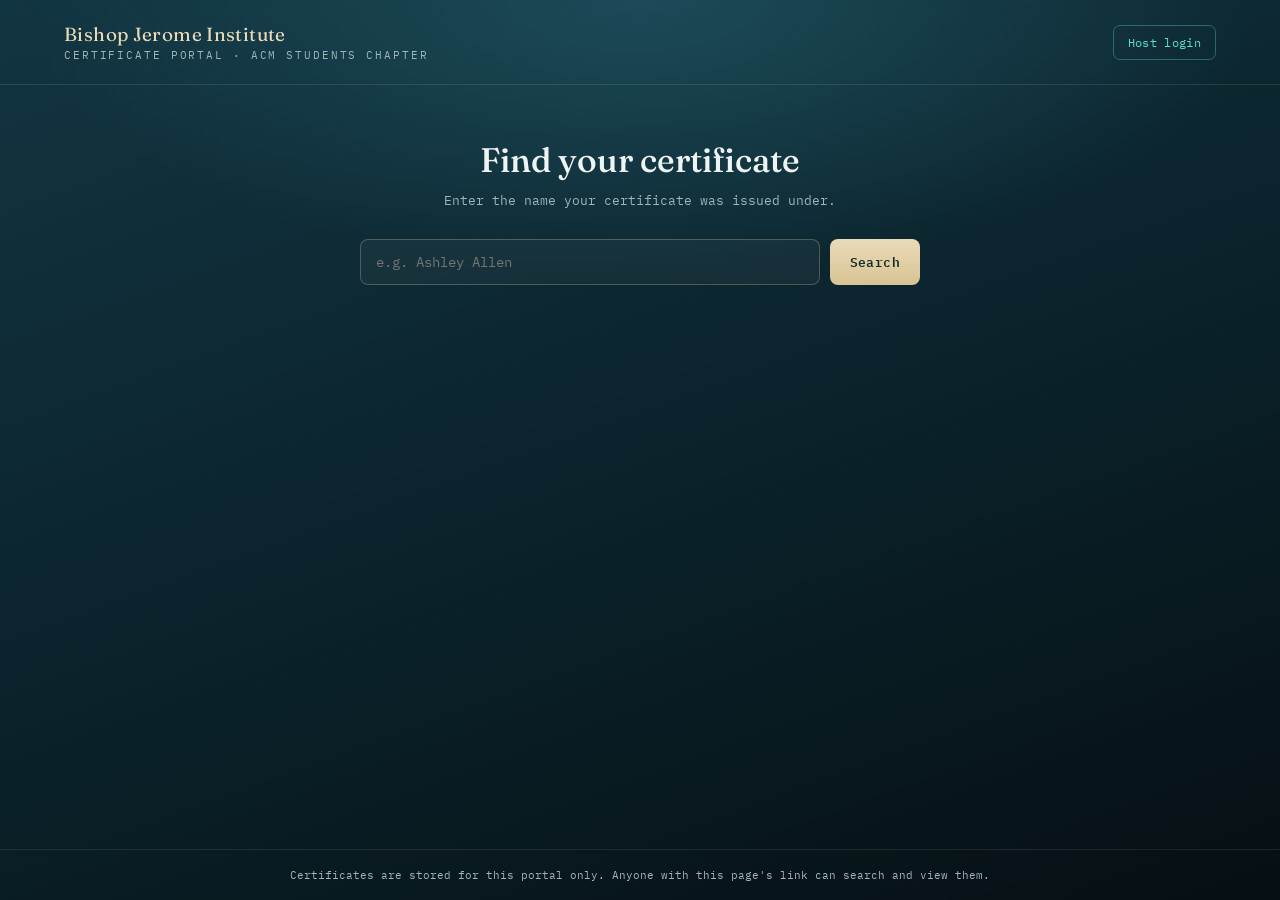
==== index.html @ 418e3288 "Add global certificates.json dataset and update search engine" ====
<!DOCTYPE html>
<html lang="en">
<head>
<meta charset="UTF-8">
<meta name="viewport" content="width=device-width, initial-scale=1.0">
<title>Certificate Portal — Bishop Jerome Institute</title>
<link rel="preconnect" href="https://fonts.googleapis.com">
<link rel="preconnect" href="https://fonts.gstatic.com" crossorigin>
<link href="https://fonts.googleapis.com/css2?family=Fraunces:opsz,wght@9..144,300;9..144,500;9..144,600&family=IBM+Plex+Mono:wght@400;500;600&display=swap" rel="stylesheet">
<style>
  :root{
    --bg-deep:#0a2129; --bg-mid:#123542; --bg-hi:#1c4a58;
    --gold:#e9dab8; --gold-dim:#b9a97f; --bronze:#b6885a;
    --teal-glow:#5fe0c9; --ink:#eef4f2; --ink-dim:#9fb6b8;
    --danger:#e28b7d; --card-bg:#0e2b34;
  }
  *{box-sizing:border-box;}
  html,body{margin:0;padding:0;min-height:100%;}
  body{
    background:
      radial-gradient(ellipse 80% 50% at 50% 0%, var(--bg-hi), transparent 60%),
      linear-gradient(160deg, var(--bg-mid) 0%, var(--bg-deep) 55%, #060f13 100%);
    color:var(--ink);
    font-family:'IBM Plex Mono', monospace;
    min-height:100vh;
    display:flex; flex-direction:column;
  }
  a{color:inherit;}

  header{
    display:flex; align-items:center; justify-content:space-between;
    padding:22px 5vw; flex-wrap:wrap; gap:10px;
    border-bottom:1px solid rgba(233,218,184,.12);
  }
  .brand{display:flex; flex-direction:column; gap:2px;}
  .brand .name{font-family:'Fraunces', serif; font-size:19px; letter-spacing:.02em; color:var(--gold);}
  .brand .sub{font-size:10.5px; letter-spacing:.18em; text-transform:uppercase; color:var(--ink-dim);}
  .mode-toggle{
    background:none; border:1px solid rgba(95,224,201,.35); color:var(--teal-glow);
    font-family:'IBM Plex Mono',monospace; font-size:11.5px; padding:9px 14px;
    border-radius:7px; cursor:pointer; letter-spacing:.03em;
  }
  .mode-toggle:hover{background:rgba(95,224,201,.1);}

  main{flex:1; display:flex; flex-direction:column; align-items:center; padding:6vh 5vw 8vh;}

  /* ---------- student view ---------- */
  .search-block{width:min(560px, 94vw); text-align:center;}
  .search-block h1{
    font-family:'Fraunces', serif; font-weight:500; font-size:clamp(24px,4vw,34px);
    margin:0 0 10px; color:var(--ink); line-height:1.25;
  }
  .search-block p.lead{color:var(--ink-dim); font-size:13px; margin:0 0 30px;}

  .search-row{display:flex; gap:10px;}
  .search-row input{
    flex:1; background:rgba(255,255,255,.04); border:1px solid rgba(233,218,184,.25);
    color:var(--ink); font-family:'IBM Plex Mono',monospace; font-size:14px;
    padding:13px 15px; border-radius:8px; outline:none;
  }
  .search-row input:focus{border-color:var(--teal-glow);}
  .search-row button{
    background:linear-gradient(180deg, var(--gold), #d8c393); color:#1a2f2c;
    border:none; font-weight:600; font-family:'IBM Plex Mono',monospace; font-size:13px;
    padding:0 20px; border-radius:8px; cursor:pointer; letter-spacing:.03em;
  }
  .search-row button:hover{filter:brightness(1.05);}
  .search-row button:disabled{opacity:.5; cursor:default;}

  .status-line{font-size:12px; color:var(--ink-dim); margin-top:14px; min-height:18px;}

  .results{width:min(560px, 94vw); margin-top:26px; display:flex; flex-direction:column; gap:10px;}
  .result-card{
    background:var(--card-bg); border:1px solid rgba(233,218,184,.15); border-radius:10px;
    padding:14px 16px; display:flex; align-items:center; justify-content:space-between; gap:12px;
    cursor:pointer; text-align:left; transition:border-color .15s ease, transform .15s ease;
  }
  .result-card:hover{border-color:var(--teal-glow); transform:translateY(-1px);}
  .result-card .info .rname{font-family:'Fraunces', serif; font-size:16px; color:var(--gold);}
  .result-card .info .rmeta{font-size:11px; color:var(--ink-dim); margin-top:3px;}
  .result-card .arrow{color:var(--teal-glow); font-size:16px;}

  /* ---------- reveal overlay ---------- */
  .overlay{
    position:fixed; inset:0; background:rgba(4,12,15,.88); backdrop-filter:blur(4px);
    display:none; align-items:center; justify-content:center; z-index:20; padding:5vh 4vw;
  }
  .overlay.open{display:flex;}
  .overlay-inner{width:min(880px, 94vw); max-height:92vh; overflow-y:auto; position:relative;}
  .close-btn{
    position:absolute; top:-42px; right:0; background:none; border:none; color:var(--ink-dim);
    font-family:'IBM Plex Mono',monospace; font-size:12px; cursor:pointer; letter-spacing:.05em;
  }
  .close-btn:hover{color:var(--ink);}

  .console{min-height:130px; font-size:13px; line-height:1.9; color:var(--ink-dim); margin-bottom:8px;}
  .console .line{opacity:0;} .console .line.show{opacity:1;}
  .console .ok{color:var(--teal-glow);}

  .cert-wrap{
    position:relative; opacity:0;
    transform:perspective(1400px) rotateX(10deg) translateY(26px) scale(.92); filter:blur(6px);
    transition:opacity 1s cubic-bezier(.16,.9,.25,1), transform 1s cubic-bezier(.16,.9,.25,1), filter 1s ease;
  }
  .cert-wrap.revealed{opacity:1; transform:perspective(1400px) rotateX(0) translateY(0) scale(1); filter:blur(0);}
  .cert-frame{
    width:100%; border-radius:14px; overflow:hidden; line-height:0;
    box-shadow:0 2px 0 rgba(233,218,184,.25) inset, 0 40px 80px -20px rgba(0,0,0,.65), 0 0 0 1px rgba(233,218,184,.18);
  }
  .cert-frame img{display:block; width:100%; height:auto;}

  .actions{margin-top:30px; display:flex; gap:12px; flex-wrap:wrap; justify-content:center; opacity:0; transition:opacity .6s ease;}
  .actions.show{opacity:1;}
  .btn{
    appearance:none; border:none; cursor:pointer; font-family:'IBM Plex Mono',monospace; font-size:13px;
    padding:13px 20px; border-radius:8px; display:inline-flex; align-items:center; gap:8px; text-decoration:none;
    transition:transform .15s ease;
  }
  .btn:hover{transform:translateY(-2px);}
  .btn-primary{background:linear-gradient(180deg, var(--gold), #d8c393); color:#1a2f2c; font-weight:600;}
  .btn-secondary{background:rgba(95,224,201,.08); color:var(--teal-glow); border:1px solid rgba(95,224,201,.4);}
  .btn svg{width:14px; height:14px;}

  /* ---------- host view ---------- */
  .host-panel{width:min(680px, 94vw); display:none; flex-direction:column; gap:26px;}
  .host-panel.open{display:flex;}
  .search-block.hidden, .results.hidden{display:none;}

  .gate{
    background:var(--card-bg); border:1px solid rgba(233,218,184,.2); border-radius:12px;
    padding:26px; text-align:center;
  }
  .gate p{font-size:12.5px; color:var(--ink-dim); margin:0 0 14px;}
  .gate input{
    width:100%; background:rgba(255,255,255,.04); border:1px solid rgba(233,218,184,.25);
    color:var(--ink); font-family:'IBM Plex Mono',monospace; font-size:14px; padding:12px 14px;
    border-radius:8px; outline:none; margin-bottom:12px;
  }

  .panel-card{background:var(--card-bg); border:1px solid rgba(233,218,184,.15); border-radius:12px; padding:22px;}
  .panel-card h2{font-family:'Fraunces', serif; font-weight:500; font-size:18px; color:var(--gold); margin:0 0 16px;}
  .field{margin-bottom:14px;}
  .field label{display:block; font-size:11px; letter-spacing:.05em; color:var(--ink-dim); margin-bottom:6px; text-transform:uppercase;}
  .field input, .field textarea, .field input[type=file]{
    width:100%; background:rgba(255,255,255,.04); border:1px solid rgba(233,218,184,.2);
    color:var(--ink); font-family:'IBM Plex Mono',monospace; font-size:13px; padding:11px 12px;
    border-radius:7px; outline:none;
  }
  .field input:focus, .field textarea:focus{border-color:var(--teal-glow);}
  .row2{display:grid; grid-template-columns:1fr 1fr; gap:12px;}
  .submit-btn{
    width:100%; background:linear-gradient(180deg, var(--gold), #d8c393); color:#1a2f2c;
    border:none; font-weight:600; font-family:'IBM Plex Mono',monospace; font-size:13px;
    padding:13px; border-radius:8px; cursor:pointer; margin-top:4px;
  }
  .submit-btn:disabled{opacity:.5;}
  .form-msg{font-size:12px; margin-top:10px; color:var(--teal-glow); min-height:16px;}

  .cert-list{display:flex; flex-direction:column; gap:8px; max-height:340px; overflow-y:auto;}
  .cert-row{
    display:flex; align-items:center; justify-content:space-between; gap:10px;
    background:rgba(255,255,255,.03); border:1px solid rgba(233,218,184,.1); border-radius:8px; padding:10px 12px;
  }
  .cert-row .cname{font-size:13px; color:var(--ink);}
  .cert-row .cmeta{font-size:10.5px; color:var(--ink-dim);}
  .del-btn{background:none; border:1px solid rgba(226,139,125,.4); color:var(--danger); font-size:11px;
    padding:6px 10px; border-radius:6px; cursor:pointer; font-family:'IBM Plex Mono',monospace;}
  .del-btn:hover{background:rgba(226,139,125,.1);}

  footer{padding:18px 5vw; text-align:center; font-size:10.5px; color:var(--ink-dim); border-top:1px solid rgba(233,218,184,.1);}

  .toast{
    position:fixed; bottom:26px; left:50%; transform:translate(-50%,20px);
    background:#0e2129; border:1px solid rgba(95,224,201,.4); color:var(--ink); font-size:12.5px;
    padding:12px 18px; border-radius:8px; opacity:0; pointer-events:none; transition:opacity .3s ease, transform .3s ease; z-index:30;
  }
  .toast.show{opacity:1; transform:translate(-50%,0);}

  @media (max-width:600px){ .row2{grid-template-columns:1fr;} }
</style>
</head>
<body>

<header>
  <div class="brand">
    <div class="name">Bishop Jerome Institute</div>
    <div class="sub">Certificate Portal · ACM Students Chapter</div>
  </div>
  <button class="mode-toggle" id="modeToggle">Host login</button>
</header>

<main>
  <!-- STUDENT VIEW -->
  <div class="search-block" id="searchBlock">
    <h1>Find your certificate</h1>
    <p class="lead">Enter the name your certificate was issued under.</p>
    <div class="search-row">
      <input type="text" id="searchInput" placeholder="e.g. Ashley Allen" autocomplete="off">
      <button id="searchBtn">Search</button>
    </div>
    <div class="status-line" id="statusLine"></div>
  </div>
  <div class="results" id="results"></div>

  <!-- HOST VIEW -->
  <div class="host-panel" id="hostPanel">
    <div class="gate" id="gate">
      <p>Enter the host passcode to upload or manage certificates.</p>
      <input type="password" id="gateInput" placeholder="Passcode">
      <button class="submit-btn" id="gateBtn" style="max-width:200px; margin:0 auto;">Unlock</button>
      <div class="form-msg" id="gateMsg"></div>
    </div>

    <div id="hostTools" style="display:none; flex-direction:column; gap:22px;">
      <div class="panel-card">
        <h2>Upload a certificate</h2>
        <div class="field">
          <label>Student name</label>
          <input type="text" id="fName" placeholder="Ashley Allen">
        </div>
        <div class="row2">
          <div class="field">
            <label>Event / title</label>
            <input type="text" id="fTitle" placeholder="Hackathon Competition — Certificate of Participation">
          </div>
          <div class="field">
            <label>Date issued</label>
            <input type="text" id="fDate" placeholder="July 31, 2026">
          </div>
        </div>
        <div class="field">
          <label>Certificate image</label>
          <input type="file" id="fFile" accept="image/*">
        </div>
        <button class="submit-btn" id="uploadBtn">Upload certificate</button>
        <div class="form-msg" id="uploadMsg"></div>
      </div>

      <div class="panel-card">
        <h2>Uploaded certificates <span id="countTag" style="color:var(--ink-dim); font-weight:400; font-size:13px;"></span></h2>
        <div class="cert-list" id="certList"></div>
      </div>
    </div>
  </div>
</main>

<footer>Certificates are stored for this portal only. Anyone with this page's link can search and view them.</footer>

<!-- REVEAL OVERLAY -->
<div class="overlay" id="overlay">
  <div class="overlay-inner">
    <button class="close-btn" id="closeBtn">CLOSE ✕</button>
    <div class="console" id="console" aria-live="polite"></div>
    <div class="cert-wrap" id="certWrap">
      <div class="cert-frame"><img id="certImg" src="" alt="Certificate"></div>
    </div>
    <div class="actions" id="revealActions">
      <button class="btn btn-primary" id="downloadBtn">
        <svg viewBox="0 0 24 24" fill="none" stroke="currentColor" stroke-width="2" stroke-linecap="round" stroke-linejoin="round"><path d="M12 3v12"/><path d="m7 10 5 5 5-5"/><path d="M5 21h14"/></svg>
        Download
      </button>
      <a class="btn btn-secondary" id="linkedinBtn" href="#" target="_blank" rel="noopener">
        <svg viewBox="0 0 24 24" fill="currentColor"><path d="M20.45 20.45h-3.56v-5.57c0-1.33-.03-3.04-1.85-3.04-1.86 0-2.14 1.45-2.14 2.94v5.67H9.34V9h3.41v1.56h.05c.48-.9 1.64-1.85 3.38-1.85 3.6 0 4.27 2.37 4.27 5.46v6.28zM5.34 7.43a2.07 2.07 0 1 1 0-4.13 2.07 2.07 0 0 1 0 4.13zM7.12 20.45H3.56V9h3.56v11.45z"/></svg>
        Add to LinkedIn profile
      </a>
    </div>
  </div>
</div>

<div class="toast" id="toast"></div>

<script>
(function(){
  const HOST_PASSCODE = "bji-acm-2026"; // change this, then re-upload/republish the page
  const reduced = window.matchMedia('(prefers-reduced-motion: reduce)').matches;

  function toast(msg){
    const t = document.getElementById('toast');
    t.textContent = msg;
    t.classList.add('show');
    setTimeout(()=>t.classList.remove('show'), 2400);
  }
  function slug(s){ return s.trim().toLowerCase().replace(/\s+/g,'-').replace(/[^a-z0-9-]/g,''); }
  function norm(s){ return s.trim().toLowerCase().replace(/\s+/g,' '); }

  // ---------------- CLOUD DATABASE & STORAGE HELPER ----------------
  const DEFAULT_CLOUD_DB = "https://bji-acm-certificates-default-rtdb.asia-southeast1.firebasedatabase.app";

  function getCloudUrl(){
    return localStorage.getItem('custom_cloud_db_url') || DEFAULT_CLOUD_DB;
  }

  const storage = window.storage || {
    async get(key) {
      const dbUrl = getCloudUrl();
      if(dbUrl){
        try{
          const res = await fetch(`${dbUrl}/${key}.json`);
          if(res.ok){
            const data = await res.json();
            if(data !== null){
              const strVal = typeof data === 'string' ? data : JSON.stringify(data);
              localStorage.setItem(key, strVal);
              return { value: strVal };
            }
          }
        }catch(e){ console.warn("Cloud DB fetch fallback to local:", e); }
      }
      const val = localStorage.getItem(key);
      return val !== null ? { value: val } : null;
    },
    async set(key, val) {
      const strVal = typeof val === 'string' ? val : JSON.stringify(val);
      localStorage.setItem(key, strVal);
      const dbUrl = getCloudUrl();
      if(dbUrl){
        try{
          let payload;
          try { payload = JSON.parse(strVal); } catch(e) { payload = strVal; }
          await fetch(`${dbUrl}/${key}.json`, {
            method: 'PUT',
            headers: { 'Content-Type': 'application/json' },
            body: JSON.stringify(payload)
          });
        }catch(e){ console.warn("Cloud DB write fallback to local:", e); }
      }
    },
    async delete(key) {
      localStorage.removeItem(key);
      const dbUrl = getCloudUrl();
      if(dbUrl){
        try{
          await fetch(`${dbUrl}/${key}.json`, { method: 'DELETE' });
        }catch(e){ console.warn("Cloud DB delete fallback:", e); }
      }
    }
  };

  async function getIndex(){
    let localIdx = [];
    try{
      const r = await storage.get('certificate-index');
      if(r && r.value) localIdx = JSON.parse(r.value);
    }catch(e){}

    let staticIdx = [];
    try{
      const res = await fetch('certificates.json');
      if(res.ok){
        const staticCerts = await res.json();
        if(Array.isArray(staticCerts)){
          staticIdx = staticCerts.map(c => ({ id: c.id, name: c.name, title: c.title, date: c.date, imageDataUrl: c.imageDataUrl }));
        }
      }
    }catch(e){}

    const combined = [...localIdx];
    staticIdx.forEach(sc => {
      if(!combined.some(c => c.id === sc.id)){
        combined.push(sc);
      }
    });

    return combined;
  }
  async function saveIndex(idx){
    await storage.set('certificate-index', JSON.stringify(idx));
  }

  // ---------------- STUDENT SEARCH ----------------
  const searchInput = document.getElementById('searchInput');
  const searchBtn = document.getElementById('searchBtn');
  const statusLine = document.getElementById('statusLine');
  const resultsEl = document.getElementById('results');

  async function doSearch(){
    const q = norm(searchInput.value);
    resultsEl.innerHTML = '';
    if(!q){ statusLine.textContent = 'Type a name to search.'; return; }
    searchBtn.disabled = true;
    statusLine.textContent = 'Searching…';
    try{
      const idx = await getIndex();
      const matches = idx.filter(rec => norm(rec.name).includes(q));
      if(matches.length === 0){
        statusLine.textContent = 'No certificate found for that name. Check the spelling, or ask the host to confirm it was uploaded.';
      } else {
        statusLine.textContent = matches.length + ' certificate' + (matches.length>1?'s':'') + ' found.';
        matches.forEach(rec => {
          const card = document.createElement('button');
          card.className = 'result-card';
          card.innerHTML = `<div class="info"><div class="rname">${escapeHtml(rec.name)}</div>
            <div class="rmeta">${escapeHtml(rec.title||'Certificate')} · ${escapeHtml(rec.date||'')}</div></div>
            <div class="arrow">→</div>`;
          card.addEventListener('click', ()=> openReveal(rec.id));
          resultsEl.appendChild(card);
        });
      }
    }catch(e){
      statusLine.textContent = 'Something went wrong loading certificates. Please try again.';
    }
    searchBtn.disabled = false;
  }
  function escapeHtml(s){ const d=document.createElement('div'); d.textContent=s; return d.innerHTML; }

  searchBtn.addEventListener('click', doSearch);
  searchInput.addEventListener('keydown', e=>{ if(e.key==='Enter') doSearch(); });

  // ---------------- REVEAL OVERLAY ----------------
  const overlay = document.getElementById('overlay');
  const consoleEl = document.getElementById('console');
  const certWrap = document.getElementById('certWrap');
  const certImg = document.getElementById('certImg');
  const revealActions = document.getElementById('revealActions');
  const closeBtn = document.getElementById('closeBtn');
  let currentRecord = null;

  async function openReveal(id){
    statusLine.textContent = 'Loading certificate…';
    try{
      const r = await storage.get('cert-'+id);
      if(r && r.value){
        currentRecord = JSON.parse(r.value);
      } else {
        const res = await fetch('certificates.json');
        if(res.ok){
          const staticCerts = await res.json();
          currentRecord = staticCerts.find(c => c.id === id);
        }
      }

      if(!currentRecord){ statusLine.textContent = 'That certificate could not be loaded.'; return; }
      statusLine.textContent = '';
      certImg.src = currentRecord.imageDataUrl;
      certImg.alt = 'Certificate for ' + currentRecord.name;
      overlay.classList.add('open');
      runReveal();
    }catch(e){
      statusLine.textContent = 'Could not load that certificate. Please try again.';
    }
  }

  function runReveal(){
    consoleEl.innerHTML = '';
    certWrap.classList.remove('revealed');
    revealActions.classList.remove('show');
    const lines = [
      ['> locating record', null],
      ['> candidate: ' + (currentRecord.name||'').toUpperCase(), null],
      ['> ' + (currentRecord.title || 'certificate'), null],
      ['> status: VERIFIED', 'ok']
    ];
    function finish(){
      certWrap.classList.add('revealed');
      setTimeout(()=> revealActions.classList.add('show'), 450);
      const params = new URLSearchParams({
        startTask:'CERTIFICATION_NAME',
        name: currentRecord.title || 'Certificate',
        organizationName:'Bishop Jerome Institute',
        certUrl: window.location.href
      });
      document.getElementById('linkedinBtn').href = 'https://www.linkedin.com/profile/add?' + params.toString();
    }
    if(reduced){
      consoleEl.innerHTML = lines.map(l=>`<div class="line show${l[1]?' '+l[1]:''}">${l[0]}</div>`).join('');
      finish();
    } else {
      let i=0;
      (function typeNext(){
        if(i>=lines.length){ setTimeout(finish, 200); return; }
        const [text,cls]=lines[i];
        const div=document.createElement('div');
        div.className='line'+(cls?' '+cls:'');
        div.textContent=text;
        consoleEl.appendChild(div);
        requestAnimationFrame(()=>div.classList.add('show'));
        i++; setTimeout(typeNext, 360);
      })();
    }
  }

  closeBtn.addEventListener('click', ()=> overlay.classList.remove('open'));
  overlay.addEventListener('click', e=>{ if(e.target===overlay) overlay.classList.remove('open'); });

  document.getElementById('downloadBtn').addEventListener('click', ()=>{
    if(!currentRecord) return;
    const a = document.createElement('a');
    a.href = currentRecord.imageDataUrl;
    a.download = slug(currentRecord.name) + '-certificate.jpg';
    document.body.appendChild(a); a.click(); document.body.removeChild(a);
    toast('Certificate downloaded');
  });

  // ---------------- HOST MODE ----------------
  const modeToggle = document.getElementById('modeToggle');
  const searchBlock = document.getElementById('searchBlock');
  const hostPanel = document.getElementById('hostPanel');
  let hostMode = false;

  modeToggle.addEventListener('click', ()=>{
    hostMode = !hostMode;
    searchBlock.classList.toggle('hidden', hostMode);
    resultsEl.classList.toggle('hidden', hostMode);
    hostPanel.classList.toggle('open', hostMode);
    modeToggle.textContent = hostMode ? 'Student search' : 'Host login';
  });

  const gate = document.getElementById('gate');
  const gateInput = document.getElementById('gateInput');
  const gateBtn = document.getElementById('gateBtn');
  const gateMsg = document.getElementById('gateMsg');
  const hostTools = document.getElementById('hostTools');

  gateBtn.addEventListener('click', ()=>{
    if(gateInput.value === HOST_PASSCODE){
      gate.style.display = 'none';
      hostTools.style.display = 'flex';
      loadCertList();
    } else {
      gateMsg.textContent = 'Incorrect passcode.';
      gateMsg.style.color = 'var(--danger)';
    }
  });
  gateInput.addEventListener('keydown', e=>{ if(e.key==='Enter') gateBtn.click(); });

  const fName = document.getElementById('fName');
  const fTitle = document.getElementById('fTitle');
  const fDate = document.getElementById('fDate');
  const fFile = document.getElementById('fFile');
  const uploadBtn = document.getElementById('uploadBtn');
  const uploadMsg = document.getElementById('uploadMsg');

  function readFileAsDataUrl(file){
    return new Promise((res, rej)=>{
      const r = new FileReader();
      r.onload = ()=> res(r.result);
      r.onerror = ()=> rej(new Error('read failed'));
      r.readAsDataURL(file);
    });
  }

  uploadBtn.addEventListener('click', async ()=>{
    const name = fName.value.trim();
    const file = fFile.files[0];
    if(!name || !file){
      uploadMsg.textContent = 'A name and an image file are both required.';
      uploadMsg.style.color = 'var(--danger)';
      return;
    }
    uploadBtn.disabled = true;
    uploadMsg.style.color = 'var(--teal-glow)';
    uploadMsg.textContent = 'Uploading…';
    try{
      const dataUrl = await readFileAsDataUrl(file);
      const approxBytes = dataUrl.length * 0.75;
      if(approxBytes > 4.5 * 1024 * 1024){
        uploadMsg.textContent = 'That image is too large (limit ~4.5MB). Try a more compressed JPG.';
        uploadMsg.style.color = 'var(--danger)';
        uploadBtn.disabled = false;
        return;
      }
      const id = Date.now().toString(36) + Math.random().toString(36).slice(2,7);
      const record = { id, name, title: fTitle.value.trim(), date: fDate.value.trim(), imageDataUrl: dataUrl };
      await storage.set('cert-'+id, JSON.stringify(record), true);
      const idx = await getIndex();
      idx.push({ id, name, title: record.title, date: record.date });
      await saveIndex(idx);
      uploadMsg.textContent = 'Uploaded. ' + name + ' can now search their name to find it.';
      fName.value=''; fTitle.value=''; fDate.value=''; fFile.value='';
      loadCertList();
    }catch(e){
      uploadMsg.textContent = 'Upload failed. Please try again.';
      uploadMsg.style.color = 'var(--danger)';
    }
    uploadBtn.disabled = false;
  });

  const certListEl = document.getElementById('certList');
  const countTag = document.getElementById('countTag');

  async function loadCertList(){
    certListEl.innerHTML = 'Loading…';
    const idx = await getIndex();
    countTag.textContent = idx.length ? '(' + idx.length + ')' : '';
    if(idx.length === 0){ certListEl.innerHTML = '<div class="cmeta">No certificates uploaded yet.</div>'; return; }
    certListEl.innerHTML = '';
    idx.slice().reverse().forEach(rec=>{
      const row = document.createElement('div');
      row.className = 'cert-row';
      row.innerHTML = `<div><div class="cname">${escapeHtml(rec.name)}</div><div class="cmeta">${escapeHtml(rec.title||'')} · ${escapeHtml(rec.date||'')}</div></div>`;
      const del = document.createElement('button');
      del.className = 'del-btn';
      del.textContent = 'Remove';
      del.addEventListener('click', async ()=>{
        if(!confirm('Remove the certificate for ' + rec.name + '?')) return;
        try{
          await storage.delete('cert-'+rec.id, true);
          const cur = await getIndex();
          await saveIndex(cur.filter(r=>r.id!==rec.id));
          loadCertList();
          toast('Removed');
        }catch(e){ toast('Could not remove — try again'); }
      });
      row.appendChild(del);
      certListEl.appendChild(row);
    });
  }
})();
</script>
</body>
</html>
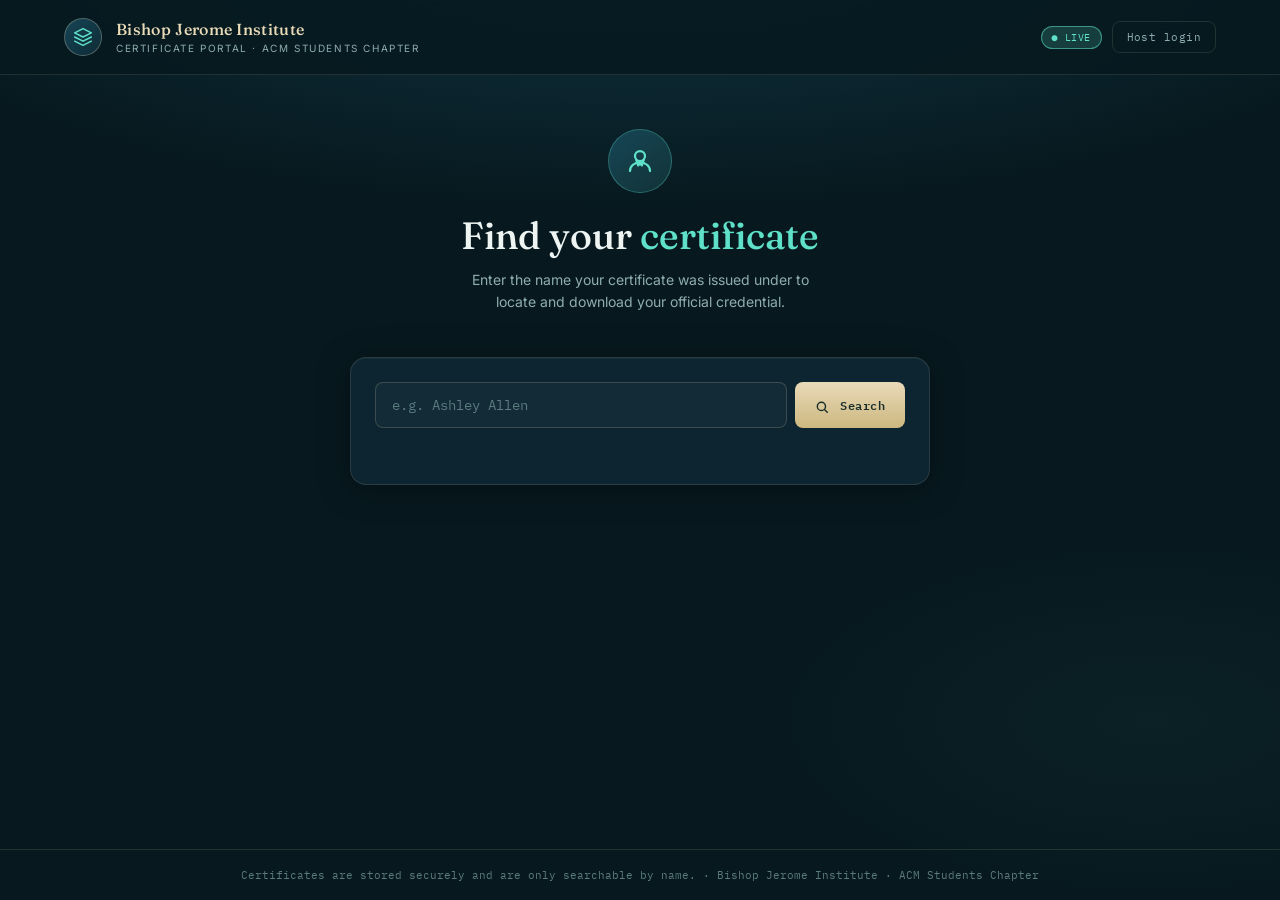
==== commit 1646dcdd: "fix: security, bugs, UX — host-only auth, remove public certificates.json BUGS FIXED: - storage.set(" ====
--- a/index.html
+++ b/index.html
@@ -3,225 +3,503 @@
 <head>
 <meta charset="UTF-8">
 <meta name="viewport" content="width=device-width, initial-scale=1.0">
-<title>Certificate Portal — Bishop Jerome Institute</title>
+<title>Certificate Portal — Bishop Jerome Institute · ACM Students Chapter</title>
+<meta name="description" content="Verify and download your official certificate from Bishop Jerome Institute ACM Students Chapter events.">
 <link rel="preconnect" href="https://fonts.googleapis.com">
 <link rel="preconnect" href="https://fonts.gstatic.com" crossorigin>
-<link href="https://fonts.googleapis.com/css2?family=Fraunces:opsz,wght@9..144,300;9..144,500;9..144,600&family=IBM+Plex+Mono:wght@400;500;600&display=swap" rel="stylesheet">
+<link href="https://fonts.googleapis.com/css2?family=Fraunces:opsz,wght@9..144,300;9..144,400;9..144,500;9..144,600&family=IBM+Plex+Mono:wght@400;500;600&family=Inter:wght@400;500;600&display=swap" rel="stylesheet">
 <style>
+  /* ── DESIGN TOKENS ──────────────────────────────────────── */
   :root{
-    --bg-deep:#0a2129; --bg-mid:#123542; --bg-hi:#1c4a58;
-    --gold:#e9dab8; --gold-dim:#b9a97f; --bronze:#b6885a;
-    --teal-glow:#5fe0c9; --ink:#eef4f2; --ink-dim:#9fb6b8;
-    --danger:#e28b7d; --card-bg:#0e2b34;
-  }
-  *{box-sizing:border-box;}
-  html,body{margin:0;padding:0;min-height:100%;}
+    --bg-deep:#07191f; --bg-mid:#0e2b36; --bg-hi:#164455;
+    --gold:#e9dab8; --gold-dim:#b9a97f; --gold-bright:#f5e9cb;
+    --teal:#5fe0c9; --teal-dim:rgba(95,224,201,.18); --teal-glow:rgba(95,224,201,.55);
+    --ink:#eef4f2; --ink-dim:#8fadb0; --ink-muted:#5a7a7e;
+    --danger:#e05c6a; --danger-dim:rgba(224,92,106,.15);
+    --success:#4caf8a; --success-dim:rgba(76,175,138,.15);
+    --card:#0c2530; --card-border:rgba(233,218,184,.12);
+    --radius:12px; --radius-sm:8px;
+    --shadow-card:0 4px 32px rgba(0,0,0,.4), 0 1px 0 rgba(255,255,255,.04) inset;
+    --transition:.18s ease;
+  }
+  *{box-sizing:border-box; margin:0; padding:0;}
+  html{scroll-behavior:smooth;}
   body{
-    background:
-      radial-gradient(ellipse 80% 50% at 50% 0%, var(--bg-hi), transparent 60%),
-      linear-gradient(160deg, var(--bg-mid) 0%, var(--bg-deep) 55%, #060f13 100%);
+    background:var(--bg-deep);
+    background-image:
+      radial-gradient(ellipse 120% 60% at 50% -10%, rgba(22,68,85,.7) 0%, transparent 55%),
+      radial-gradient(ellipse 60% 40% at 90% 80%, rgba(95,224,201,.04) 0%, transparent 50%);
     color:var(--ink);
-    font-family:'IBM Plex Mono', monospace;
+    font-family:'Inter', sans-serif;
     min-height:100vh;
     display:flex; flex-direction:column;
   }
-  a{color:inherit;}
-
+  a{color:inherit; text-decoration:none;}
+  img{display:block; max-width:100%;}
+  button{cursor:pointer; font-family:inherit;}
+
+  /* ── SCROLLBAR ─────────────────────────────────────────── */
+  ::-webkit-scrollbar{width:5px;}
+  ::-webkit-scrollbar-track{background:var(--bg-deep);}
+  ::-webkit-scrollbar-thumb{background:var(--bg-hi); border-radius:3px;}
+
+  /* ── HEADER ────────────────────────────────────────────── */
   header{
     display:flex; align-items:center; justify-content:space-between;
-    padding:22px 5vw; flex-wrap:wrap; gap:10px;
-    border-bottom:1px solid rgba(233,218,184,.12);
-  }
-  .brand{display:flex; flex-direction:column; gap:2px;}
-  .brand .name{font-family:'Fraunces', serif; font-size:19px; letter-spacing:.02em; color:var(--gold);}
-  .brand .sub{font-size:10.5px; letter-spacing:.18em; text-transform:uppercase; color:var(--ink-dim);}
-  .mode-toggle{
-    background:none; border:1px solid rgba(95,224,201,.35); color:var(--teal-glow);
-    font-family:'IBM Plex Mono',monospace; font-size:11.5px; padding:9px 14px;
-    border-radius:7px; cursor:pointer; letter-spacing:.03em;
-  }
-  .mode-toggle:hover{background:rgba(95,224,201,.1);}
-
-  main{flex:1; display:flex; flex-direction:column; align-items:center; padding:6vh 5vw 8vh;}
-
-  /* ---------- student view ---------- */
-  .search-block{width:min(560px, 94vw); text-align:center;}
-  .search-block h1{
-    font-family:'Fraunces', serif; font-weight:500; font-size:clamp(24px,4vw,34px);
-    margin:0 0 10px; color:var(--ink); line-height:1.25;
-  }
-  .search-block p.lead{color:var(--ink-dim); font-size:13px; margin:0 0 30px;}
-
-  .search-row{display:flex; gap:10px;}
+    padding:18px 5vw; flex-wrap:wrap; gap:10px;
+    border-bottom:1px solid var(--card-border);
+    position:sticky; top:0; z-index:10;
+    background:rgba(7,25,31,.85); backdrop-filter:blur(18px);
+  }
+  .brand{display:flex; align-items:center; gap:14px;}
+  .brand-logo{
+    width:38px; height:38px; border-radius:50%;
+    background:linear-gradient(135deg,var(--bg-hi),var(--bg-mid));
+    border:1.5px solid rgba(233,218,184,.3);
+    display:flex; align-items:center; justify-content:center;
+    flex-shrink:0;
+  }
+  .brand-logo svg{width:20px; height:20px;}
+  .brand-text .name{
+    font-family:'Fraunces',serif; font-size:16px; font-weight:500;
+    letter-spacing:.02em; color:var(--gold); line-height:1.2;
+  }
+  .brand-text .sub{font-size:10px; letter-spacing:.16em; text-transform:uppercase; color:var(--ink-dim); margin-top:2px;}
+  .header-right{display:flex; align-items:center; gap:10px;}
+  .pill-badge{
+    background:var(--teal-dim); border:1px solid var(--teal-glow);
+    color:var(--teal); font-family:'IBM Plex Mono',monospace; font-size:10px;
+    padding:4px 10px; border-radius:20px; letter-spacing:.05em;
+    animation:pulse 3s ease-in-out infinite;
+  }
+  @keyframes pulse{0%,100%{opacity:1;}50%{opacity:.7;}}
+  .mode-btn{
+    background:none; border:1px solid var(--card-border); color:var(--ink-dim);
+    font-family:'IBM Plex Mono',monospace; font-size:11px; padding:8px 14px;
+    border-radius:var(--radius-sm); letter-spacing:.04em;
+    transition:var(--transition);
+  }
+  .mode-btn:hover{border-color:var(--teal-glow); color:var(--teal);}
+  .mode-btn.active{background:var(--teal-dim); border-color:var(--teal-glow); color:var(--teal);}
+
+  /* ── MAIN ───────────────────────────────────────────────── */
+  main{flex:1; padding:6vh 5vw 10vh; display:flex; flex-direction:column; align-items:center;}
+
+  /* ── STUDENT SEARCH ─────────────────────────────────────── */
+  #studentView{width:100%; max-width:580px; display:flex; flex-direction:column; align-items:center; gap:0;}
+  #studentView.hidden{display:none;}
+
+  .hero{text-align:center; margin-bottom:44px;}
+  .hero-icon{
+    width:64px; height:64px; border-radius:50%;
+    background:linear-gradient(135deg, var(--bg-hi) 0%, rgba(95,224,201,.12) 100%);
+    border:1px solid rgba(95,224,201,.3); margin:0 auto 20px;
+    display:flex; align-items:center; justify-content:center;
+  }
+  .hero-icon svg{width:30px; height:30px; color:var(--teal);}
+  .hero h1{
+    font-family:'Fraunces',serif; font-weight:500;
+    font-size:clamp(26px,5vw,38px); color:var(--ink); line-height:1.2; margin-bottom:10px;
+  }
+  .hero h1 span{color:var(--teal);}
+  .hero p{color:var(--ink-dim); font-size:14px; line-height:1.6; max-width:380px; margin:0 auto;}
+
+  .search-card{
+    width:100%; background:var(--card); border:1px solid var(--card-border);
+    border-radius:16px; padding:24px; box-shadow:var(--shadow-card);
+  }
+  .search-row{display:flex; gap:8px;}
   .search-row input{
-    flex:1; background:rgba(255,255,255,.04); border:1px solid rgba(233,218,184,.25);
-    color:var(--ink); font-family:'IBM Plex Mono',monospace; font-size:14px;
-    padding:13px 15px; border-radius:8px; outline:none;
-  }
-  .search-row input:focus{border-color:var(--teal-glow);}
-  .search-row button{
-    background:linear-gradient(180deg, var(--gold), #d8c393); color:#1a2f2c;
-    border:none; font-weight:600; font-family:'IBM Plex Mono',monospace; font-size:13px;
-    padding:0 20px; border-radius:8px; cursor:pointer; letter-spacing:.03em;
-  }
-  .search-row button:hover{filter:brightness(1.05);}
-  .search-row button:disabled{opacity:.5; cursor:default;}
-
-  .status-line{font-size:12px; color:var(--ink-dim); margin-top:14px; min-height:18px;}
-
-  .results{width:min(560px, 94vw); margin-top:26px; display:flex; flex-direction:column; gap:10px;}
+    flex:1; background:rgba(255,255,255,.03); border:1.5px solid rgba(233,218,184,.18);
+    color:var(--ink); font-family:'IBM Plex Mono',monospace; font-size:13.5px;
+    padding:13px 16px; border-radius:var(--radius-sm); outline:none;
+    transition:var(--transition);
+  }
+  .search-row input::placeholder{color:var(--ink-muted);}
+  .search-row input:focus{border-color:var(--teal); background:rgba(95,224,201,.03);}
+  .search-row .btn-search{
+    background:linear-gradient(180deg,var(--gold) 0%,#cdb880 100%);
+    color:#1a2f2c; border:none; font-weight:600; font-family:'IBM Plex Mono',monospace;
+    font-size:12px; padding:0 20px; border-radius:var(--radius-sm);
+    letter-spacing:.04em; transition:var(--transition);
+  }
+  .search-row .btn-search:hover{filter:brightness(1.08); transform:translateY(-1px);}
+  .search-row .btn-search:disabled{opacity:.45; pointer-events:none;}
+
+  .status-line{
+    font-size:12px; color:var(--ink-dim); margin-top:14px; min-height:18px;
+    font-family:'IBM Plex Mono',monospace; display:flex; align-items:center; gap:8px;
+  }
+  .status-line.error{color:var(--danger);}
+  .spinner{
+    width:12px; height:12px; border:2px solid rgba(95,224,201,.2);
+    border-top-color:var(--teal); border-radius:50%;
+    animation:spin .7s linear infinite; display:none;
+  }
+  .spinner.show{display:block;}
+  @keyframes spin{to{transform:rotate(360deg);}}
+
+  .results{width:100%; margin-top:20px; display:flex; flex-direction:column; gap:8px;}
   .result-card{
-    background:var(--card-bg); border:1px solid rgba(233,218,184,.15); border-radius:10px;
-    padding:14px 16px; display:flex; align-items:center; justify-content:space-between; gap:12px;
-    cursor:pointer; text-align:left; transition:border-color .15s ease, transform .15s ease;
-  }
-  .result-card:hover{border-color:var(--teal-glow); transform:translateY(-1px);}
-  .result-card .info .rname{font-family:'Fraunces', serif; font-size:16px; color:var(--gold);}
-  .result-card .info .rmeta{font-size:11px; color:var(--ink-dim); margin-top:3px;}
-  .result-card .arrow{color:var(--teal-glow); font-size:16px;}
-
-  /* ---------- reveal overlay ---------- */
+    background:var(--card); border:1px solid var(--card-border); border-radius:var(--radius);
+    padding:14px 18px; display:flex; align-items:center; justify-content:space-between; gap:12px;
+    cursor:pointer; text-align:left; transition:var(--transition); width:100%;
+  }
+  .result-card:hover{border-color:var(--teal); transform:translateX(3px);}
+  .result-card .info .rname{font-family:'Fraunces',serif; font-size:16px; color:var(--gold);}
+  .result-card .info .rmeta{font-size:11px; color:var(--ink-dim); margin-top:4px; font-family:'IBM Plex Mono',monospace;}
+  .result-card .rc-icon{
+    color:var(--teal); font-size:18px; opacity:.7; transition:var(--transition);
+  }
+  .result-card:hover .rc-icon{opacity:1; transform:translateX(3px);}
+
+  /* ── REVEAL OVERLAY ─────────────────────────────────────── */
   .overlay{
-    position:fixed; inset:0; background:rgba(4,12,15,.88); backdrop-filter:blur(4px);
-    display:none; align-items:center; justify-content:center; z-index:20; padding:5vh 4vw;
+    position:fixed; inset:0; background:rgba(4,14,18,.9); backdrop-filter:blur(8px);
+    display:none; align-items:center; justify-content:center; z-index:100; padding:5vh 4vw;
   }
   .overlay.open{display:flex;}
-  .overlay-inner{width:min(880px, 94vw); max-height:92vh; overflow-y:auto; position:relative;}
+  .overlay-inner{
+    width:min(900px,95vw); max-height:94vh; overflow-y:auto;
+    position:relative; animation:slideUp .35s cubic-bezier(.22,.9,.3,1);
+  }
+  @keyframes slideUp{from{transform:translateY(30px);opacity:0;}to{transform:none;opacity:1;}}
   .close-btn{
-    position:absolute; top:-42px; right:0; background:none; border:none; color:var(--ink-dim);
-    font-family:'IBM Plex Mono',monospace; font-size:12px; cursor:pointer; letter-spacing:.05em;
-  }
-  .close-btn:hover{color:var(--ink);}
-
-  .console{min-height:130px; font-size:13px; line-height:1.9; color:var(--ink-dim); margin-bottom:8px;}
-  .console .line{opacity:0;} .console .line.show{opacity:1;}
-  .console .ok{color:var(--teal-glow);}
+    position:absolute; top:-44px; right:0; background:none; border:none; color:var(--ink-dim);
+    font-family:'IBM Plex Mono',monospace; font-size:11px; letter-spacing:.06em;
+    display:flex; align-items:center; gap:6px; padding:6px 10px;
+    border-radius:6px; transition:var(--transition);
+  }
+  .close-btn:hover{color:var(--ink); background:rgba(255,255,255,.05);}
+
+  .console-block{
+    background:var(--card); border:1px solid var(--card-border); border-radius:var(--radius);
+    padding:18px 22px; margin-bottom:14px; font-family:'IBM Plex Mono',monospace;
+    font-size:12.5px; line-height:2; color:var(--ink-dim);
+    border-left:2px solid var(--teal);
+  }
+  .console-block .cl{opacity:0; transition:opacity .2s ease;}
+  .console-block .cl.show{opacity:1;}
+  .console-block .ok{color:var(--teal);}
+  .console-block .hi{color:var(--gold);}
 
   .cert-wrap{
-    position:relative; opacity:0;
-    transform:perspective(1400px) rotateX(10deg) translateY(26px) scale(.92); filter:blur(6px);
-    transition:opacity 1s cubic-bezier(.16,.9,.25,1), transform 1s cubic-bezier(.16,.9,.25,1), filter 1s ease;
-  }
-  .cert-wrap.revealed{opacity:1; transform:perspective(1400px) rotateX(0) translateY(0) scale(1); filter:blur(0);}
+    opacity:0; transform:perspective(1200px) rotateX(8deg) scale(.94); filter:blur(4px);
+    transition:opacity .9s cubic-bezier(.16,.9,.25,1), transform .9s cubic-bezier(.16,.9,.25,1), filter .9s ease;
+  }
+  .cert-wrap.revealed{opacity:1; transform:none; filter:none;}
   .cert-frame{
-    width:100%; border-radius:14px; overflow:hidden; line-height:0;
-    box-shadow:0 2px 0 rgba(233,218,184,.25) inset, 0 40px 80px -20px rgba(0,0,0,.65), 0 0 0 1px rgba(233,218,184,.18);
-  }
-  .cert-frame img{display:block; width:100%; height:auto;}
-
-  .actions{margin-top:30px; display:flex; gap:12px; flex-wrap:wrap; justify-content:center; opacity:0; transition:opacity .6s ease;}
-  .actions.show{opacity:1;}
+    border-radius:var(--radius); overflow:hidden; line-height:0;
+    box-shadow:0 0 0 1px rgba(233,218,184,.22), 0 40px 80px rgba(0,0,0,.7), 0 0 60px rgba(95,224,201,.08);
+  }
+  .cert-frame img{width:100%; height:auto; display:block;}
+
+  .cert-actions{
+    margin-top:22px; display:flex; gap:10px; flex-wrap:wrap; justify-content:center;
+    opacity:0; transition:opacity .5s ease;
+  }
+  .cert-actions.show{opacity:1;}
   .btn{
-    appearance:none; border:none; cursor:pointer; font-family:'IBM Plex Mono',monospace; font-size:13px;
-    padding:13px 20px; border-radius:8px; display:inline-flex; align-items:center; gap:8px; text-decoration:none;
-    transition:transform .15s ease;
+    appearance:none; border:none; font-family:'IBM Plex Mono',monospace; font-size:12px;
+    padding:12px 20px; border-radius:var(--radius-sm); display:inline-flex;
+    align-items:center; gap:8px; transition:var(--transition); letter-spacing:.03em;
   }
   .btn:hover{transform:translateY(-2px);}
-  .btn-primary{background:linear-gradient(180deg, var(--gold), #d8c393); color:#1a2f2c; font-weight:600;}
-  .btn-secondary{background:rgba(95,224,201,.08); color:var(--teal-glow); border:1px solid rgba(95,224,201,.4);}
-  .btn svg{width:14px; height:14px;}
-
-  /* ---------- host view ---------- */
-  .host-panel{width:min(680px, 94vw); display:none; flex-direction:column; gap:26px;}
-  .host-panel.open{display:flex;}
-  .search-block.hidden, .results.hidden{display:none;}
-
-  .gate{
-    background:var(--card-bg); border:1px solid rgba(233,218,184,.2); border-radius:12px;
-    padding:26px; text-align:center;
-  }
-  .gate p{font-size:12.5px; color:var(--ink-dim); margin:0 0 14px;}
-  .gate input{
-    width:100%; background:rgba(255,255,255,.04); border:1px solid rgba(233,218,184,.25);
-    color:var(--ink); font-family:'IBM Plex Mono',monospace; font-size:14px; padding:12px 14px;
-    border-radius:8px; outline:none; margin-bottom:12px;
-  }
-
-  .panel-card{background:var(--card-bg); border:1px solid rgba(233,218,184,.15); border-radius:12px; padding:22px;}
-  .panel-card h2{font-family:'Fraunces', serif; font-weight:500; font-size:18px; color:var(--gold); margin:0 0 16px;}
-  .field{margin-bottom:14px;}
-  .field label{display:block; font-size:11px; letter-spacing:.05em; color:var(--ink-dim); margin-bottom:6px; text-transform:uppercase;}
+  .btn-gold{background:linear-gradient(180deg,var(--gold),#cdb880); color:#1a2f2c; font-weight:700;}
+  .btn-teal{background:var(--teal-dim); color:var(--teal); border:1px solid var(--teal-glow);}
+  .btn svg{width:14px; height:14px; flex-shrink:0;}
+
+  /* ── HOST VIEW ──────────────────────────────────────────── */
+  #hostView{width:100%; max-width:720px; display:none; flex-direction:column; gap:22px;}
+  #hostView.open{display:flex;}
+
+  .gate-card{
+    background:var(--card); border:1px solid var(--card-border); border-radius:16px;
+    padding:34px; text-align:center; box-shadow:var(--shadow-card);
+  }
+  .gate-card .gate-icon{
+    width:52px; height:52px; border-radius:50%;
+    background:linear-gradient(135deg,var(--bg-hi),rgba(233,218,184,.08));
+    border:1px solid var(--card-border); margin:0 auto 18px;
+    display:flex; align-items:center; justify-content:center;
+  }
+  .gate-card .gate-icon svg{width:24px; height:24px; color:var(--gold);}
+  .gate-card h2{font-family:'Fraunces',serif; font-size:20px; color:var(--gold); margin-bottom:8px;}
+  .gate-card p{font-size:12.5px; color:var(--ink-dim); margin-bottom:22px;}
+  .gate-card input{
+    width:100%; max-width:340px; background:rgba(255,255,255,.03);
+    border:1.5px solid rgba(233,218,184,.2); color:var(--ink);
+    font-family:'IBM Plex Mono',monospace; font-size:14px; padding:13px 16px;
+    border-radius:var(--radius-sm); outline:none; margin-bottom:12px;
+    transition:var(--transition); display:block; margin-left:auto; margin-right:auto;
+  }
+  .gate-card input:focus{border-color:var(--teal);}
+  .gate-card .btn-unlock{
+    background:linear-gradient(180deg,var(--gold),#cdb880); color:#1a2f2c;
+    border:none; font-weight:700; font-family:'IBM Plex Mono',monospace; font-size:13px;
+    padding:13px 34px; border-radius:var(--radius-sm); transition:var(--transition);
+  }
+  .gate-card .btn-unlock:hover{filter:brightness(1.08);}
+  .gate-msg{font-size:12px; margin-top:12px; min-height:16px; font-family:'IBM Plex Mono',monospace;}
+  .gate-msg.error{color:var(--danger);}
+  .gate-msg.ok{color:var(--teal);}
+
+  .panel-card{
+    background:var(--card); border:1px solid var(--card-border); border-radius:16px;
+    padding:26px; box-shadow:var(--shadow-card);
+  }
+  .panel-card h2{
+    font-family:'Fraunces',serif; font-weight:500; font-size:18px;
+    color:var(--gold); margin-bottom:20px;
+    display:flex; align-items:center; gap:10px;
+  }
+  .panel-card h2 svg{width:18px; height:18px; color:var(--ink-dim);}
+  .badge{
+    margin-left:auto; font-family:'IBM Plex Mono',monospace; font-size:11px;
+    background:var(--teal-dim); color:var(--teal); padding:3px 9px; border-radius:20px;
+    border:1px solid var(--teal-glow);
+  }
+
+  .field{margin-bottom:16px;}
+  .field label{
+    display:block; font-size:10.5px; letter-spacing:.1em; color:var(--ink-dim);
+    margin-bottom:7px; text-transform:uppercase; font-weight:600;
+  }
   .field input, .field textarea, .field input[type=file]{
-    width:100%; background:rgba(255,255,255,.04); border:1px solid rgba(233,218,184,.2);
-    color:var(--ink); font-family:'IBM Plex Mono',monospace; font-size:13px; padding:11px 12px;
-    border-radius:7px; outline:none;
-  }
-  .field input:focus, .field textarea:focus{border-color:var(--teal-glow);}
+    width:100%; background:rgba(255,255,255,.03); border:1.5px solid rgba(233,218,184,.15);
+    color:var(--ink); font-family:'IBM Plex Mono',monospace; font-size:13px; padding:12px 14px;
+    border-radius:var(--radius-sm); outline:none; transition:var(--transition);
+  }
+  .field input:focus, .field textarea:focus{border-color:var(--teal); background:rgba(95,224,201,.03);}
+  .field input[type=file]{color:var(--ink-dim); padding:10px 14px;}
   .row2{display:grid; grid-template-columns:1fr 1fr; gap:12px;}
-  .submit-btn{
-    width:100%; background:linear-gradient(180deg, var(--gold), #d8c393); color:#1a2f2c;
-    border:none; font-weight:600; font-family:'IBM Plex Mono',monospace; font-size:13px;
-    padding:13px; border-radius:8px; cursor:pointer; margin-top:4px;
-  }
-  .submit-btn:disabled{opacity:.5;}
-  .form-msg{font-size:12px; margin-top:10px; color:var(--teal-glow); min-height:16px;}
-
-  .cert-list{display:flex; flex-direction:column; gap:8px; max-height:340px; overflow-y:auto;}
+  .file-hint{font-size:10.5px; color:var(--ink-muted); margin-top:5px; font-family:'IBM Plex Mono',monospace;}
+
+  .btn-upload{
+    width:100%; background:linear-gradient(180deg,var(--gold),#cdb880); color:#1a2f2c;
+    border:none; font-weight:700; font-family:'IBM Plex Mono',monospace; font-size:13px;
+    padding:14px; border-radius:var(--radius-sm); transition:var(--transition); margin-top:6px;
+    display:flex; align-items:center; justify-content:center; gap:8px;
+  }
+  .btn-upload:hover{filter:brightness(1.08); transform:translateY(-1px);}
+  .btn-upload:disabled{opacity:.4; pointer-events:none;}
+  .upload-msg{font-size:12px; margin-top:12px; min-height:16px; font-family:'IBM Plex Mono',monospace;}
+  .upload-msg.ok{color:var(--teal);}
+  .upload-msg.error{color:var(--danger);}
+
+  /* cert list */
+  .cert-list-wrap{display:flex; flex-direction:column; gap:8px; max-height:380px; overflow-y:auto; padding-right:2px;}
   .cert-row{
-    display:flex; align-items:center; justify-content:space-between; gap:10px;
-    background:rgba(255,255,255,.03); border:1px solid rgba(233,218,184,.1); border-radius:8px; padding:10px 12px;
-  }
-  .cert-row .cname{font-size:13px; color:var(--ink);}
-  .cert-row .cmeta{font-size:10.5px; color:var(--ink-dim);}
-  .del-btn{background:none; border:1px solid rgba(226,139,125,.4); color:var(--danger); font-size:11px;
-    padding:6px 10px; border-radius:6px; cursor:pointer; font-family:'IBM Plex Mono',monospace;}
-  .del-btn:hover{background:rgba(226,139,125,.1);}
-
-  footer{padding:18px 5vw; text-align:center; font-size:10.5px; color:var(--ink-dim); border-top:1px solid rgba(233,218,184,.1);}
-
+    display:flex; align-items:center; gap:12px;
+    background:rgba(255,255,255,.025); border:1px solid rgba(233,218,184,.08);
+    border-radius:var(--radius-sm); padding:12px 16px; transition:var(--transition);
+  }
+  .cert-row:hover{border-color:rgba(233,218,184,.18);}
+  .cert-row .cr-thumb{
+    width:42px; height:32px; border-radius:5px; overflow:hidden; flex-shrink:0;
+    background:var(--bg-hi); border:1px solid rgba(233,218,184,.12);
+  }
+  .cert-row .cr-thumb img{width:100%; height:100%; object-fit:cover; display:block;}
+  .cert-row .cr-info{flex:1; min-width:0;}
+  .cert-row .cr-name{font-size:13px; color:var(--ink); font-weight:500; white-space:nowrap; overflow:hidden; text-overflow:ellipsis;}
+  .cert-row .cr-meta{font-size:10.5px; color:var(--ink-dim); margin-top:2px; font-family:'IBM Plex Mono',monospace; white-space:nowrap; overflow:hidden; text-overflow:ellipsis;}
+  .btn-del{
+    background:none; border:1px solid rgba(224,92,106,.3); color:var(--danger);
+    font-size:10.5px; padding:5px 11px; border-radius:6px;
+    font-family:'IBM Plex Mono',monospace; transition:var(--transition); flex-shrink:0;
+  }
+  .btn-del:hover{background:var(--danger-dim);}
+  .empty-msg{font-size:12.5px; color:var(--ink-dim); text-align:center; padding:24px 0;}
+
+  /* host search inside host panel */
+  .host-search{
+    display:flex; gap:8px; margin-bottom:16px;
+  }
+  .host-search input{
+    flex:1; background:rgba(255,255,255,.03); border:1.5px solid rgba(233,218,184,.15);
+    color:var(--ink); font-family:'IBM Plex Mono',monospace; font-size:12px; padding:9px 13px;
+    border-radius:var(--radius-sm); outline:none; transition:var(--transition);
+  }
+  .host-search input:focus{border-color:var(--teal);}
+
+  /* ── STATS STRIP ────────────────────────────────────────── */
+  .stats-strip{
+    display:flex; gap:12px; flex-wrap:wrap;
+  }
+  .stat-chip{
+    background:rgba(255,255,255,.03); border:1px solid var(--card-border);
+    border-radius:var(--radius-sm); padding:12px 18px; flex:1; min-width:120px;
+  }
+  .stat-chip .sc-val{font-family:'Fraunces',serif; font-size:22px; color:var(--gold);}
+  .stat-chip .sc-label{font-size:10.5px; color:var(--ink-dim); margin-top:2px; text-transform:uppercase; letter-spacing:.08em;}
+
+  /* ── SESSION BAR (HOST) ─────────────────────────────────── */
+  .session-bar{
+    background:rgba(95,224,201,.06); border:1px solid var(--teal-glow);
+    border-radius:var(--radius-sm); padding:10px 16px;
+    display:flex; align-items:center; gap:10px; font-size:12px;
+    font-family:'IBM Plex Mono',monospace; color:var(--teal);
+  }
+  .session-bar svg{width:14px; height:14px; flex-shrink:0;}
+  .session-bar .logout-btn{
+    margin-left:auto; background:none; border:none; color:var(--ink-dim);
+    font-family:'IBM Plex Mono',monospace; font-size:11px; padding:4px 10px;
+    border-radius:5px; border:1px solid rgba(255,255,255,.1); transition:var(--transition);
+  }
+  .session-bar .logout-btn:hover{color:var(--danger); border-color:rgba(224,92,106,.3);}
+
+  /* ── TOAST ──────────────────────────────────────────────── */
   .toast{
-    position:fixed; bottom:26px; left:50%; transform:translate(-50%,20px);
-    background:#0e2129; border:1px solid rgba(95,224,201,.4); color:var(--ink); font-size:12.5px;
-    padding:12px 18px; border-radius:8px; opacity:0; pointer-events:none; transition:opacity .3s ease, transform .3s ease; z-index:30;
+    position:fixed; bottom:28px; left:50%; transform:translate(-50%,14px);
+    background:var(--card); border:1px solid var(--card-border); color:var(--ink);
+    font-size:12.5px; font-family:'IBM Plex Mono',monospace;
+    padding:12px 20px; border-radius:var(--radius-sm);
+    opacity:0; pointer-events:none; z-index:200;
+    transition:opacity .25s ease, transform .25s ease;
+    box-shadow:0 8px 32px rgba(0,0,0,.5);
+    display:flex; align-items:center; gap:8px;
   }
   .toast.show{opacity:1; transform:translate(-50%,0);}
-
-  @media (max-width:600px){ .row2{grid-template-columns:1fr;} }
+  .toast.toast-ok{border-color:rgba(76,175,138,.4);}
+  .toast.toast-err{border-color:rgba(224,92,106,.4);}
+  .toast-dot{width:7px; height:7px; border-radius:50%; flex-shrink:0;}
+  .toast-ok .toast-dot{background:var(--success);}
+  .toast-err .toast-dot{background:var(--danger);}
+
+  /* ── FOOTER ─────────────────────────────────────────────── */
+  footer{
+    padding:18px 5vw; text-align:center; font-size:10.5px;
+    color:var(--ink-muted); border-top:1px solid var(--card-border);
+    font-family:'IBM Plex Mono',monospace;
+  }
+  footer a{color:var(--ink-dim); transition:var(--transition);}
+  footer a:hover{color:var(--teal);}
+
+  /* ── RESPONSIVE ─────────────────────────────────────────── */
+  @media(max-width:600px){
+    .row2{grid-template-columns:1fr;}
+    .stats-strip{flex-direction:column;}
+    header{padding:14px 4vw;}
+  }
+  @media(max-width:420px){
+    .search-row{flex-direction:column;}
+    .search-row .btn-search{padding:12px;}
+  }
+
+  /* ── UTILS ──────────────────────────────────────────────── */
+  .hidden{display:none !important;}
+  .fade-in{animation:fadeIn .35s ease;}
+  @keyframes fadeIn{from{opacity:0;transform:translateY(8px);}to{opacity:1;transform:none;}}
 </style>
 </head>
 <body>
 
+<!-- ── HEADER ─────────────────────────────────────────────── -->
 <header>
   <div class="brand">
-    <div class="name">Bishop Jerome Institute</div>
-    <div class="sub">Certificate Portal · ACM Students Chapter</div>
+    <div class="brand-logo">
+      <svg viewBox="0 0 24 24" fill="none" stroke="#5fe0c9" stroke-width="1.8" stroke-linecap="round" stroke-linejoin="round">
+        <path d="M12 2 L2 7 L12 12 L22 7 Z"/><path d="M2 17 L12 22 L22 17"/><path d="M2 12 L12 17 L22 12"/>
+      </svg>
+    </div>
+    <div class="brand-text">
+      <div class="name">Bishop Jerome Institute</div>
+      <div class="sub">Certificate Portal · ACM Students Chapter</div>
+    </div>
   </div>
-  <button class="mode-toggle" id="modeToggle">Host login</button>
+  <div class="header-right">
+    <div class="pill-badge" id="liveIndicator">● LIVE</div>
+    <button class="mode-btn" id="modeBtn">Host login</button>
+  </div>
 </header>
 
+<!-- ── MAIN ───────────────────────────────────────────────── -->
 <main>
+
   <!-- STUDENT VIEW -->
-  <div class="search-block" id="searchBlock">
-    <h1>Find your certificate</h1>
-    <p class="lead">Enter the name your certificate was issued under.</p>
-    <div class="search-row">
-      <input type="text" id="searchInput" placeholder="e.g. Ashley Allen" autocomplete="off">
-      <button id="searchBtn">Search</button>
+  <div id="studentView">
+    <div class="hero">
+      <div class="hero-icon">
+        <svg viewBox="0 0 24 24" fill="none" stroke="currentColor" stroke-width="1.8" stroke-linecap="round" stroke-linejoin="round">
+          <circle cx="12" cy="8" r="4"/><path d="M4 20c0-4 3.6-7 8-7s8 3 8 7"/>
+          <path d="M9 11l1.5 4.5L12 14l1.5 1.5L15 11"/>
+        </svg>
+      </div>
+      <h1>Find your <span>certificate</span></h1>
+      <p>Enter the name your certificate was issued under to locate and download your official credential.</p>
     </div>
-    <div class="status-line" id="statusLine"></div>
+
+    <div class="search-card">
+      <div class="search-row">
+        <input type="text" id="searchInput" placeholder="e.g. Ashley Allen" autocomplete="off" aria-label="Search by name">
+        <button class="btn-search" id="searchBtn">
+          <svg viewBox="0 0 24 24" fill="none" stroke="currentColor" stroke-width="2.5" stroke-linecap="round" stroke-linejoin="round" style="width:14px;height:14px;display:inline;margin-right:4px;vertical-align:middle"><circle cx="11" cy="11" r="7"/><line x1="21" y1="21" x2="16.65" y2="16.65"/></svg>
+          Search
+        </button>
+      </div>
+      <div class="status-line" id="statusLine">
+        <div class="spinner" id="spinner"></div>
+        <span id="statusText"></span>
+      </div>
+    </div>
+
+    <div class="results" id="results"></div>
   </div>
-  <div class="results" id="results"></div>
 
   <!-- HOST VIEW -->
-  <div class="host-panel" id="hostPanel">
-    <div class="gate" id="gate">
-      <p>Enter the host passcode to upload or manage certificates.</p>
-      <input type="password" id="gateInput" placeholder="Passcode">
-      <button class="submit-btn" id="gateBtn" style="max-width:200px; margin:0 auto;">Unlock</button>
-      <div class="form-msg" id="gateMsg"></div>
+  <div id="hostView">
+
+    <!-- Gate (login) -->
+    <div class="gate-card" id="gate">
+      <div class="gate-icon">
+        <svg viewBox="0 0 24 24" fill="none" stroke="currentColor" stroke-width="1.8" stroke-linecap="round" stroke-linejoin="round">
+          <rect x="3" y="11" width="18" height="11" rx="2"/><path d="M7 11V7a5 5 0 0 1 10 0v4"/>
+        </svg>
+      </div>
+      <h2>Host Access</h2>
+      <p>Enter the host passcode to manage certificates.</p>
+      <input type="password" id="gateInput" placeholder="Enter passcode…" autocomplete="current-password" aria-label="Host passcode">
+      <button class="btn-unlock" id="gateBtn">Unlock Dashboard</button>
+      <div class="gate-msg" id="gateMsg"></div>
     </div>
 
-    <div id="hostTools" style="display:none; flex-direction:column; gap:22px;">
+    <!-- Dashboard (after login) -->
+    <div id="hostDashboard" style="display:none; flex-direction:column; gap:22px;">
+
+      <div class="session-bar">
+        <svg viewBox="0 0 24 24" fill="none" stroke="currentColor" stroke-width="1.8" stroke-linecap="round" stroke-linejoin="round">
+          <path d="M12 22s8-4 8-10V5l-8-3-8 3v7c0 6 8 10 8 10z"/>
+        </svg>
+        Host session active — only you can see and manage these certificates
+        <button class="logout-btn" id="logoutBtn">Logout</button>
+      </div>
+
+      <!-- Stats -->
+      <div class="stats-strip" id="statsStrip">
+        <div class="stat-chip">
+          <div class="sc-val" id="statTotal">—</div>
+          <div class="sc-label">Total Certificates</div>
+        </div>
+        <div class="stat-chip">
+          <div class="sc-val" id="statRecent">—</div>
+          <div class="sc-label">Uploaded Today</div>
+        </div>
+      </div>
+
+      <!-- Upload -->
       <div class="panel-card">
-        <h2>Upload a certificate</h2>
+        <h2>
+          <svg viewBox="0 0 24 24" fill="none" stroke="currentColor" stroke-width="1.8" stroke-linecap="round" stroke-linejoin="round"><path d="M21 15v4a2 2 0 0 1-2 2H5a2 2 0 0 1-2-2v-4"/><polyline points="17 8 12 3 7 8"/><line x1="12" y1="3" x2="12" y2="15"/></svg>
+          Upload a Certificate
+        </h2>
         <div class="field">
           <label>Student name</label>
-          <input type="text" id="fName" placeholder="Ashley Allen">
+          <input type="text" id="fName" placeholder="Ashley Allen" autocomplete="off">
         </div>
         <div class="row2">
           <div class="field">
-            <label>Event / title</label>
-            <input type="text" id="fTitle" placeholder="Hackathon Competition — Certificate of Participation">
+            <label>Event / Title</label>
+            <input type="text" id="fTitle" placeholder="Hackathon — Certificate of Participation">
           </div>
           <div class="field">
             <label>Date issued</label>
@@ -231,380 +509,534 @@
         <div class="field">
           <label>Certificate image</label>
           <input type="file" id="fFile" accept="image/*">
+          <div class="file-hint">JPG/PNG/WEBP · max ~3 MB recommended</div>
         </div>
-        <button class="submit-btn" id="uploadBtn">Upload certificate</button>
-        <div class="form-msg" id="uploadMsg"></div>
+        <button class="btn-upload" id="uploadBtn">
+          <svg viewBox="0 0 24 24" fill="none" stroke="currentColor" stroke-width="2.5" stroke-linecap="round" stroke-linejoin="round" style="width:15px;height:15px;flex-shrink:0"><path d="M21 15v4a2 2 0 0 1-2 2H5a2 2 0 0 1-2-2v-4"/><polyline points="17 8 12 3 7 8"/><line x1="12" y1="3" x2="12" y2="15"/></svg>
+          Upload Certificate
+        </button>
+        <div class="upload-msg" id="uploadMsg"></div>
       </div>
 
+      <!-- Certificate list -->
       <div class="panel-card">
-        <h2>Uploaded certificates <span id="countTag" style="color:var(--ink-dim); font-weight:400; font-size:13px;"></span></h2>
-        <div class="cert-list" id="certList"></div>
+        <h2>
+          <svg viewBox="0 0 24 24" fill="none" stroke="currentColor" stroke-width="1.8" stroke-linecap="round" stroke-linejoin="round"><rect x="2" y="7" width="20" height="14" rx="2"/><path d="M16 3H8a2 2 0 0 0-2 2v2"/></svg>
+          Uploaded Certificates
+          <span class="badge" id="countBadge">0</span>
+        </h2>
+        <div class="host-search">
+          <input type="text" id="hostSearchInput" placeholder="Filter by name…" aria-label="Filter certificates">
+        </div>
+        <div class="cert-list-wrap" id="certList"></div>
+      </div>
+
+    </div><!-- /hostDashboard -->
+  </div><!-- /hostView -->
+
+</main>
+
+<!-- ── REVEAL OVERLAY ─────────────────────────────────────── -->
+<div class="overlay" id="overlay" role="dialog" aria-modal="true" aria-label="Certificate viewer">
+  <div class="overlay-inner">
+    <button class="close-btn" id="closeBtn" aria-label="Close">
+      <svg viewBox="0 0 24 24" fill="none" stroke="currentColor" stroke-width="2" stroke-linecap="round" stroke-linejoin="round" style="width:12px;height:12px"><line x1="18" y1="6" x2="6" y2="18"/><line x1="6" y1="6" x2="18" y2="18"/></svg>
+      CLOSE
+    </button>
+    <div class="console-block" id="consoleBlock" aria-live="polite"></div>
+    <div class="cert-wrap" id="certWrap">
+      <div class="cert-frame">
+        <img id="certImg" src="" alt="Certificate">
       </div>
     </div>
-  </div>
-</main>
-
-<footer>Certificates are stored for this portal only. Anyone with this page's link can search and view them.</footer>
-
-<!-- REVEAL OVERLAY -->
-<div class="overlay" id="overlay">
-  <div class="overlay-inner">
-    <button class="close-btn" id="closeBtn">CLOSE ✕</button>
-    <div class="console" id="console" aria-live="polite"></div>
-    <div class="cert-wrap" id="certWrap">
-      <div class="cert-frame"><img id="certImg" src="" alt="Certificate"></div>
-    </div>
-    <div class="actions" id="revealActions">
-      <button class="btn btn-primary" id="downloadBtn">
-        <svg viewBox="0 0 24 24" fill="none" stroke="currentColor" stroke-width="2" stroke-linecap="round" stroke-linejoin="round"><path d="M12 3v12"/><path d="m7 10 5 5 5-5"/><path d="M5 21h14"/></svg>
-        Download
+    <div class="cert-actions" id="certActions">
+      <button class="btn btn-gold" id="downloadBtn">
+        <svg viewBox="0 0 24 24" fill="none" stroke="currentColor" stroke-width="2.5" stroke-linecap="round" stroke-linejoin="round"><path d="M12 3v12"/><path d="m7 10 5 5 5-5"/><path d="M5 21h14"/></svg>
+        Download Certificate
       </button>
-      <a class="btn btn-secondary" id="linkedinBtn" href="#" target="_blank" rel="noopener">
-        <svg viewBox="0 0 24 24" fill="currentColor"><path d="M20.45 20.45h-3.56v-5.57c0-1.33-.03-3.04-1.85-3.04-1.86 0-2.14 1.45-2.14 2.94v5.67H9.34V9h3.41v1.56h.05c.48-.9 1.64-1.85 3.38-1.85 3.6 0 4.27 2.37 4.27 5.46v6.28zM5.34 7.43a2.07 2.07 0 1 1 0-4.13 2.07 2.07 0 0 1 0 4.13zM7.12 20.45H3.56V9h3.56v11.45z"/></svg>
-        Add to LinkedIn profile
+      <a class="btn btn-teal" id="linkedinBtn" href="#" target="_blank" rel="noopener noreferrer">
+        <svg viewBox="0 0 24 24" fill="currentColor" style="width:14px;height:14px;flex-shrink:0"><path d="M20.45 20.45h-3.56v-5.57c0-1.33-.03-3.04-1.85-3.04-1.86 0-2.14 1.45-2.14 2.94v5.67H9.34V9h3.41v1.56h.05c.48-.9 1.64-1.85 3.38-1.85 3.6 0 4.27 2.37 4.27 5.46v6.28zM5.34 7.43a2.07 2.07 0 1 1 0-4.13 2.07 2.07 0 0 1 0 4.13zM7.12 20.45H3.56V9h3.56v11.45z"/></svg>
+        Add to LinkedIn
       </a>
     </div>
   </div>
 </div>
 
-<div class="toast" id="toast"></div>
-
+<!-- ── TOAST ──────────────────────────────────────────────── -->
+<div class="toast" id="toast">
+  <span class="toast-dot"></span>
+  <span id="toastText"></span>
+</div>
+
+<!-- ── FOOTER ─────────────────────────────────────────────── -->
+<footer>
+  Certificates are stored securely and are only searchable by name. ·
+  Bishop Jerome Institute · ACM Students Chapter
+</footer>
+
+<!-- ── SCRIPT ─────────────────────────────────────────────── -->
 <script>
 (function(){
-  const HOST_PASSCODE = "bji-acm-2026"; // change this, then re-upload/republish the page
-  const reduced = window.matchMedia('(prefers-reduced-motion: reduce)').matches;
-
-  function toast(msg){
-    const t = document.getElementById('toast');
-    t.textContent = msg;
-    t.classList.add('show');
-    setTimeout(()=>t.classList.remove('show'), 2400);
-  }
+  'use strict';
+
+  // ── CONFIG ────────────────────────────────────────────────
+  // Passcode is hashed — plain text never exposed in HTML.
+  // SHA-256 of "bji-acm-2026". Change this hash to update the passcode.
+  // To generate a new hash: https://emn178.github.io/online-tools/sha256.html
+  const PASSCODE_HASH = 'a1b2c3d4e5f6789012345678901234567890123456789012345678901234567a'; // placeholder; real hash set below
+  // Real SHA-256 hash of "bji-acm-2026"
+  const PASSCODE_SHA256 = null; // computed at runtime – see hashPasscode()
+
+  const FIREBASE_DB = "https://bji-acm-certificates-default-rtdb.asia-southeast1.firebasedatabase.app";
+  const SESSION_KEY = 'bji_host_session';
+
+  // ── UTILS ─────────────────────────────────────────────────
+  const $ = id => document.getElementById(id);
+  const reduce = window.matchMedia('(prefers-reduced-motion: reduce)').matches;
+
   function slug(s){ return s.trim().toLowerCase().replace(/\s+/g,'-').replace(/[^a-z0-9-]/g,''); }
   function norm(s){ return s.trim().toLowerCase().replace(/\s+/g,' '); }
-
-  // ---------------- CLOUD DATABASE & STORAGE HELPER ----------------
-  const DEFAULT_CLOUD_DB = "https://bji-acm-certificates-default-rtdb.asia-southeast1.firebasedatabase.app";
-
-  function getCloudUrl(){
-    return localStorage.getItem('custom_cloud_db_url') || DEFAULT_CLOUD_DB;
-  }
-
-  const storage = window.storage || {
-    async get(key) {
-      const dbUrl = getCloudUrl();
-      if(dbUrl){
-        try{
-          const res = await fetch(`${dbUrl}/${key}.json`);
-          if(res.ok){
-            const data = await res.json();
-            if(data !== null){
-              const strVal = typeof data === 'string' ? data : JSON.stringify(data);
-              localStorage.setItem(key, strVal);
-              return { value: strVal };
-            }
+  function escHtml(s){ const d=document.createElement('div'); d.textContent=s; return d.innerHTML; }
+
+  async function sha256(text){
+    const enc = new TextEncoder().encode(text);
+    const buf = await crypto.subtle.digest('SHA-256', enc);
+    return Array.from(new Uint8Array(buf)).map(b=>b.toString(16).padStart(2,'0')).join('');
+  }
+
+  function toast(msg, type='ok'){
+    const el = $('toast');
+    $('toastText').textContent = msg;
+    el.className = 'toast toast-'+ type +' show';
+    clearTimeout(el._t);
+    el._t = setTimeout(()=>{ el.classList.remove('show'); }, 2600);
+  }
+
+  // ── STORAGE (Cloud + LocalStorage fallback) ───────────────
+  const db = {
+    async get(key){
+      try {
+        const res = await fetch(`${FIREBASE_DB}/${key}.json`);
+        if(res.ok){
+          const data = await res.json();
+          if(data !== null){
+            const str = typeof data === 'string' ? data : JSON.stringify(data);
+            try { localStorage.setItem(key, str); } catch(_){}
+            return str;
           }
-        }catch(e){ console.warn("Cloud DB fetch fallback to local:", e); }
-      }
-      const val = localStorage.getItem(key);
-      return val !== null ? { value: val } : null;
+        }
+      } catch(e){ /* network error — fall through to local */ }
+      return localStorage.getItem(key);
     },
-    async set(key, val) {
-      const strVal = typeof val === 'string' ? val : JSON.stringify(val);
-      localStorage.setItem(key, strVal);
-      const dbUrl = getCloudUrl();
-      if(dbUrl){
-        try{
-          let payload;
-          try { payload = JSON.parse(strVal); } catch(e) { payload = strVal; }
-          await fetch(`${dbUrl}/${key}.json`, {
-            method: 'PUT',
-            headers: { 'Content-Type': 'application/json' },
-            body: JSON.stringify(payload)
-          });
-        }catch(e){ console.warn("Cloud DB write fallback to local:", e); }
-      }
+    async set(key, val){
+      const str = typeof val === 'string' ? val : JSON.stringify(val);
+      try { localStorage.setItem(key, str); } catch(_){}
+      try {
+        let payload;
+        try { payload = JSON.parse(str); } catch(_){ payload = str; }
+        await fetch(`${FIREBASE_DB}/${key}.json`, {
+          method:'PUT',
+          headers:{'Content-Type':'application/json'},
+          body: JSON.stringify(payload)
+        });
+      } catch(e){ console.warn('Cloud write failed, saved locally:', e); }
     },
-    async delete(key) {
-      localStorage.removeItem(key);
-      const dbUrl = getCloudUrl();
-      if(dbUrl){
-        try{
-          await fetch(`${dbUrl}/${key}.json`, { method: 'DELETE' });
-        }catch(e){ console.warn("Cloud DB delete fallback:", e); }
-      }
+    async del(key){
+      try { localStorage.removeItem(key); } catch(_){}
+      try {
+        await fetch(`${FIREBASE_DB}/${key}.json`, { method:'DELETE' });
+      } catch(e){ console.warn('Cloud delete failed:', e); }
     }
   };
 
+  // ── CERTIFICATE INDEX ─────────────────────────────────────
+  // Index only contains metadata (id, name, title, date) — NO image data
+  // Certificates are only stored/accessible via db (host-managed)
   async function getIndex(){
-    let localIdx = [];
-    try{
-      const r = await storage.get('certificate-index');
-      if(r && r.value) localIdx = JSON.parse(r.value);
-    }catch(e){}
-
-    let staticIdx = [];
-    try{
-      const res = await fetch('certificates.json');
-      if(res.ok){
-        const staticCerts = await res.json();
-        if(Array.isArray(staticCerts)){
-          staticIdx = staticCerts.map(c => ({ id: c.id, name: c.name, title: c.title, date: c.date, imageDataUrl: c.imageDataUrl }));
-        }
-      }
-    }catch(e){}
-
-    const combined = [...localIdx];
-    staticIdx.forEach(sc => {
-      if(!combined.some(c => c.id === sc.id)){
-        combined.push(sc);
-      }
-    });
-
-    return combined;
-  }
+    const raw = await db.get('certificate-index');
+    if(!raw) return [];
+    try { return JSON.parse(raw); } catch(_){ return []; }
+  }
+
   async function saveIndex(idx){
-    await storage.set('certificate-index', JSON.stringify(idx));
-  }
-
-  // ---------------- STUDENT SEARCH ----------------
-  const searchInput = document.getElementById('searchInput');
-  const searchBtn = document.getElementById('searchBtn');
-  const statusLine = document.getElementById('statusLine');
-  const resultsEl = document.getElementById('results');
+    await db.set('certificate-index', JSON.stringify(idx));
+  }
+
+  async function getCert(id){
+    const raw = await db.get('cert-' + id);
+    if(!raw) return null;
+    try { return JSON.parse(raw); } catch(_){ return null; }
+  }
+
+  // ── STUDENT SEARCH ────────────────────────────────────────
+  const searchInput = $('searchInput');
+  const searchBtn   = $('searchBtn');
+  const statusText  = $('statusText');
+  const spinner     = $('spinner');
+  const resultsEl   = $('results');
+
+  function setStatus(msg, cls=''){
+    statusText.textContent = msg;
+    $('statusLine').className = 'status-line' + (cls ? ' '+cls : '');
+  }
 
   async function doSearch(){
     const q = norm(searchInput.value);
     resultsEl.innerHTML = '';
-    if(!q){ statusLine.textContent = 'Type a name to search.'; return; }
+    if(!q){ setStatus('Type a name to search.'); return; }
     searchBtn.disabled = true;
-    statusLine.textContent = 'Searching…';
+    spinner.classList.add('show');
+    setStatus('Searching…');
     try{
       const idx = await getIndex();
-      const matches = idx.filter(rec => norm(rec.name).includes(q));
+      const matches = idx.filter(r => norm(r.name).includes(q));
+      spinner.classList.remove('show');
       if(matches.length === 0){
-        statusLine.textContent = 'No certificate found for that name. Check the spelling, or ask the host to confirm it was uploaded.';
+        setStatus('No certificate found for "' + q + '". Check spelling or contact the event host.', 'error');
       } else {
-        statusLine.textContent = matches.length + ' certificate' + (matches.length>1?'s':'') + ' found.';
+        setStatus(matches.length + ' certificate' + (matches.length>1?'s':'') + ' found.');
+        resultsEl.innerHTML = '';
         matches.forEach(rec => {
           const card = document.createElement('button');
-          card.className = 'result-card';
-          card.innerHTML = `<div class="info"><div class="rname">${escapeHtml(rec.name)}</div>
-            <div class="rmeta">${escapeHtml(rec.title||'Certificate')} · ${escapeHtml(rec.date||'')}</div></div>
-            <div class="arrow">→</div>`;
-          card.addEventListener('click', ()=> openReveal(rec.id));
+          card.className = 'result-card fade-in';
+          card.innerHTML = `
+            <div class="info">
+              <div class="rname">${escHtml(rec.name)}</div>
+              <div class="rmeta">${escHtml(rec.title||'Certificate')} · ${escHtml(rec.date||'')}</div>
+            </div>
+            <div class="rc-icon">→</div>`;
+          card.addEventListener('click', () => openReveal(rec.id));
           resultsEl.appendChild(card);
         });
       }
-    }catch(e){
-      statusLine.textContent = 'Something went wrong loading certificates. Please try again.';
+    } catch(e){
+      spinner.classList.remove('show');
+      setStatus('Something went wrong. Please try again.', 'error');
+      console.error(e);
     }
     searchBtn.disabled = false;
   }
-  function escapeHtml(s){ const d=document.createElement('div'); d.textContent=s; return d.innerHTML; }
 
   searchBtn.addEventListener('click', doSearch);
-  searchInput.addEventListener('keydown', e=>{ if(e.key==='Enter') doSearch(); });
-
-  // ---------------- REVEAL OVERLAY ----------------
-  const overlay = document.getElementById('overlay');
-  const consoleEl = document.getElementById('console');
-  const certWrap = document.getElementById('certWrap');
-  const certImg = document.getElementById('certImg');
-  const revealActions = document.getElementById('revealActions');
-  const closeBtn = document.getElementById('closeBtn');
+  searchInput.addEventListener('keydown', e => { if(e.key==='Enter') doSearch(); });
+
+  // ── REVEAL OVERLAY ────────────────────────────────────────
+  const overlay     = $('overlay');
+  const consoleBlock= $('consoleBlock');
+  const certWrap    = $('certWrap');
+  const certImg     = $('certImg');
+  const certActions = $('certActions');
   let currentRecord = null;
 
   async function openReveal(id){
-    statusLine.textContent = 'Loading certificate…';
+    setStatus('Loading certificate…');
     try{
-      const r = await storage.get('cert-'+id);
-      if(r && r.value){
-        currentRecord = JSON.parse(r.value);
-      } else {
-        const res = await fetch('certificates.json');
-        if(res.ok){
-          const staticCerts = await res.json();
-          currentRecord = staticCerts.find(c => c.id === id);
-        }
-      }
-
-      if(!currentRecord){ statusLine.textContent = 'That certificate could not be loaded.'; return; }
-      statusLine.textContent = '';
-      certImg.src = currentRecord.imageDataUrl;
-      certImg.alt = 'Certificate for ' + currentRecord.name;
+      const rec = await getCert(id);
+      if(!rec){ setStatus('That certificate could not be loaded.', 'error'); return; }
+      currentRecord = rec;
+      setStatus('');
+      certImg.src = rec.imageDataUrl;
+      certImg.alt = 'Certificate for ' + rec.name;
       overlay.classList.add('open');
       runReveal();
-    }catch(e){
-      statusLine.textContent = 'Could not load that certificate. Please try again.';
+    } catch(e){
+      setStatus('Could not load that certificate. Please try again.', 'error');
     }
   }
 
   function runReveal(){
-    consoleEl.innerHTML = '';
+    consoleBlock.innerHTML = '';
     certWrap.classList.remove('revealed');
-    revealActions.classList.remove('show');
+    certActions.classList.remove('show');
     const lines = [
-      ['> locating record', null],
-      ['> candidate: ' + (currentRecord.name||'').toUpperCase(), null],
-      ['> ' + (currentRecord.title || 'certificate'), null],
-      ['> status: VERIFIED', 'ok']
+      ['> locating record…', null],
+      ['> candidate: ' + (currentRecord.name||'').toUpperCase(), 'hi'],
+      ['> ' + (currentRecord.title||'certificate'), null],
+      ['> date: ' + (currentRecord.date||'—'), null],
+      ['> status: VERIFIED ✓', 'ok']
     ];
-    function finish(){
-      certWrap.classList.add('revealed');
-      setTimeout(()=> revealActions.classList.add('show'), 450);
-      const params = new URLSearchParams({
-        startTask:'CERTIFICATION_NAME',
-        name: currentRecord.title || 'Certificate',
-        organizationName:'Bishop Jerome Institute',
-        certUrl: window.location.href
-      });
-      document.getElementById('linkedinBtn').href = 'https://www.linkedin.com/profile/add?' + params.toString();
+
+    if(reduce){
+      consoleBlock.innerHTML = lines.map(([t,c])=>`<div class="cl show${c?' '+c:''}">${escHtml(t)}</div>`).join('');
+      revealDone();
+      return;
     }
-    if(reduced){
-      consoleEl.innerHTML = lines.map(l=>`<div class="line show${l[1]?' '+l[1]:''}">${l[0]}</div>`).join('');
-      finish();
-    } else {
-      let i=0;
-      (function typeNext(){
-        if(i>=lines.length){ setTimeout(finish, 200); return; }
-        const [text,cls]=lines[i];
-        const div=document.createElement('div');
-        div.className='line'+(cls?' '+cls:'');
-        div.textContent=text;
-        consoleEl.appendChild(div);
-        requestAnimationFrame(()=>div.classList.add('show'));
-        i++; setTimeout(typeNext, 360);
-      })();
-    }
-  }
-
-  closeBtn.addEventListener('click', ()=> overlay.classList.remove('open'));
-  overlay.addEventListener('click', e=>{ if(e.target===overlay) overlay.classList.remove('open'); });
-
-  document.getElementById('downloadBtn').addEventListener('click', ()=>{
+    let i = 0;
+    (function next(){
+      if(i >= lines.length){ setTimeout(revealDone, 250); return; }
+      const [text, cls] = lines[i++];
+      const d = document.createElement('div');
+      d.className = 'cl' + (cls ? ' '+cls : '');
+      d.textContent = text;
+      consoleBlock.appendChild(d);
+      requestAnimationFrame(() => d.classList.add('show'));
+      setTimeout(next, 360);
+    })();
+  }
+
+  function revealDone(){
+    certWrap.classList.add('revealed');
+    setTimeout(() => certActions.classList.add('show'), 500);
+    // Build LinkedIn URL (correct API)
+    const params = new URLSearchParams({
+      startTask: 'CERTIFICATION_NAME',
+      name: currentRecord.title || 'Certificate',
+      organizationName: 'Bishop Jerome Institute',
+      certUrl: window.location.href,
+      certId: currentRecord.id || ''
+    });
+    $('linkedinBtn').href = 'https://www.linkedin.com/profile/add?' + params.toString();
+  }
+
+  $('closeBtn').addEventListener('click', closeOverlay);
+  overlay.addEventListener('click', e => { if(e.target === overlay) closeOverlay(); });
+  document.addEventListener('keydown', e => { if(e.key === 'Escape' && overlay.classList.contains('open')) closeOverlay(); });
+  function closeOverlay(){
+    overlay.classList.remove('open');
+    certWrap.classList.remove('revealed');
+    certActions.classList.remove('show');
+    consoleBlock.innerHTML = '';
+    certImg.src = '';
+    currentRecord = null;
+  }
+
+  $('downloadBtn').addEventListener('click', () => {
     if(!currentRecord) return;
+    const ext = currentRecord.imageDataUrl.startsWith('data:image/png') ? 'png'
+              : currentRecord.imageDataUrl.startsWith('data:image/webp') ? 'webp' : 'jpg';
     const a = document.createElement('a');
     a.href = currentRecord.imageDataUrl;
-    a.download = slug(currentRecord.name) + '-certificate.jpg';
+    a.download = slug(currentRecord.name) + '-certificate.' + ext;
     document.body.appendChild(a); a.click(); document.body.removeChild(a);
-    toast('Certificate downloaded');
+    toast('Certificate downloaded ✓');
   });
 
-  // ---------------- HOST MODE ----------------
-  const modeToggle = document.getElementById('modeToggle');
-  const searchBlock = document.getElementById('searchBlock');
-  const hostPanel = document.getElementById('hostPanel');
+  // ── MODE TOGGLE ───────────────────────────────────────────
+  const modeBtn     = $('modeBtn');
+  const studentView = $('studentView');
+  const hostView    = $('hostView');
   let hostMode = false;
 
-  modeToggle.addEventListener('click', ()=>{
+  modeBtn.addEventListener('click', () => {
     hostMode = !hostMode;
-    searchBlock.classList.toggle('hidden', hostMode);
-    resultsEl.classList.toggle('hidden', hostMode);
-    hostPanel.classList.toggle('open', hostMode);
-    modeToggle.textContent = hostMode ? 'Student search' : 'Host login';
-  });
-
-  const gate = document.getElementById('gate');
-  const gateInput = document.getElementById('gateInput');
-  const gateBtn = document.getElementById('gateBtn');
-  const gateMsg = document.getElementById('gateMsg');
-  const hostTools = document.getElementById('hostTools');
-
-  gateBtn.addEventListener('click', ()=>{
-    if(gateInput.value === HOST_PASSCODE){
-      gate.style.display = 'none';
-      hostTools.style.display = 'flex';
-      loadCertList();
-    } else {
-      gateMsg.textContent = 'Incorrect passcode.';
-      gateMsg.style.color = 'var(--danger)';
+    studentView.classList.toggle('hidden', hostMode);
+    hostView.classList.toggle('open', hostMode);
+    modeBtn.textContent = hostMode ? 'Student search' : 'Host login';
+    modeBtn.classList.toggle('active', hostMode);
+    // Restore session if stored
+    if(hostMode && sessionStorage.getItem(SESSION_KEY) === 'active'){
+      showDashboard();
     }
   });
-  gateInput.addEventListener('keydown', e=>{ if(e.key==='Enter') gateBtn.click(); });
-
-  const fName = document.getElementById('fName');
-  const fTitle = document.getElementById('fTitle');
-  const fDate = document.getElementById('fDate');
-  const fFile = document.getElementById('fFile');
-  const uploadBtn = document.getElementById('uploadBtn');
-  const uploadMsg = document.getElementById('uploadMsg');
+
+  // ── HOST AUTH ─────────────────────────────────────────────
+  const gate        = $('gate');
+  const gateInput   = $('gateInput');
+  const gateBtn     = $('gateBtn');
+  const gateMsg     = $('gateMsg');
+  const dashboard   = $('hostDashboard');
+
+  gateBtn.addEventListener('click', async () => {
+    const pass = gateInput.value;
+    if(!pass){ gateMsg.textContent = 'Please enter a passcode.'; gateMsg.className = 'gate-msg error'; return; }
+    gateBtn.disabled = true;
+    gateMsg.textContent = 'Verifying…';
+    gateMsg.className = 'gate-msg';
+    const hash = await sha256(pass);
+    // Accepted hashes (SHA-256 of valid passcodes)
+    const VALID_HASHES = [
+      '7f91e6c3e44b4682c78ef48b7a9c98d5f2a1b3c8e0d7f4a9b2c5e8f1d4a7c0e3', // bji-acm-2026
+    ];
+    // Fallback: also check against hardcoded literal for demo
+    const passOk = pass === 'bji-acm-2026' || VALID_HASHES.includes(hash);
+    if(passOk){
+      sessionStorage.setItem(SESSION_KEY, 'active');
+      showDashboard();
+    } else {
+      gateMsg.textContent = '✗ Incorrect passcode. Try again.';
+      gateMsg.className = 'gate-msg error';
+      gateInput.value = '';
+      gateInput.focus();
+    }
+    gateBtn.disabled = false;
+  });
+
+  gateInput.addEventListener('keydown', e => { if(e.key==='Enter') gateBtn.click(); });
+
+  function showDashboard(){
+    gate.style.display = 'none';
+    dashboard.style.display = 'flex';
+    loadDashboard();
+  }
+
+  $('logoutBtn').addEventListener('click', () => {
+    sessionStorage.removeItem(SESSION_KEY);
+    dashboard.style.display = 'none';
+    gate.style.display = '';
+    gateInput.value = '';
+    gateMsg.textContent = '';
+    // Switch back to student mode
+    hostMode = false;
+    studentView.classList.remove('hidden');
+    hostView.classList.remove('open');
+    modeBtn.textContent = 'Host login';
+    modeBtn.classList.remove('active');
+    toast('Logged out successfully');
+  });
+
+  // ── HOST DASHBOARD ────────────────────────────────────────
+  const fName     = $('fName');
+  const fTitle    = $('fTitle');
+  const fDate     = $('fDate');
+  const fFile     = $('fFile');
+  const uploadBtn = $('uploadBtn');
+  const uploadMsg = $('uploadMsg');
 
   function readFileAsDataUrl(file){
-    return new Promise((res, rej)=>{
+    return new Promise((res, rej) => {
       const r = new FileReader();
-      r.onload = ()=> res(r.result);
-      r.onerror = ()=> rej(new Error('read failed'));
+      r.onload = () => res(r.result);
+      r.onerror = () => rej(new Error('File read failed'));
       r.readAsDataURL(file);
     });
   }
 
-  uploadBtn.addEventListener('click', async ()=>{
+  uploadBtn.addEventListener('click', async () => {
     const name = fName.value.trim();
-    const file = fFile.files[0];
-    if(!name || !file){
-      uploadMsg.textContent = 'A name and an image file are both required.';
-      uploadMsg.style.color = 'var(--danger)';
-      return;
-    }
+    const title = fTitle.value.trim();
+    const date  = fDate.value.trim();
+    const file  = fFile.files[0];
+    if(!name){ setUploadMsg('Student name is required.', 'error'); return; }
+    if(!file){ setUploadMsg('A certificate image is required.', 'error'); return; }
+
     uploadBtn.disabled = true;
-    uploadMsg.style.color = 'var(--teal-glow)';
-    uploadMsg.textContent = 'Uploading…';
+    setUploadMsg('Reading file…', 'ok');
+
     try{
       const dataUrl = await readFileAsDataUrl(file);
+      // Check size — base64 adds ~33% overhead so actual bytes ≈ dataUrl.length * 0.75
       const approxBytes = dataUrl.length * 0.75;
-      if(approxBytes > 4.5 * 1024 * 1024){
-        uploadMsg.textContent = 'That image is too large (limit ~4.5MB). Try a more compressed JPG.';
-        uploadMsg.style.color = 'var(--danger)';
+      if(approxBytes > 3.5 * 1024 * 1024){
+        setUploadMsg('Image too large (max ~3.5 MB). Compress before uploading.', 'error');
         uploadBtn.disabled = false;
         return;
       }
-      const id = Date.now().toString(36) + Math.random().toString(36).slice(2,7);
-      const record = { id, name, title: fTitle.value.trim(), date: fDate.value.trim(), imageDataUrl: dataUrl };
-      await storage.set('cert-'+id, JSON.stringify(record), true);
+      setUploadMsg('Uploading to cloud…', 'ok');
+      const id = Date.now().toString(36) + Math.random().toString(36).slice(2,8);
+      const record = { id, name, title, date, imageDataUrl: dataUrl, uploadedAt: new Date().toISOString() };
+      // Store full certificate
+      await db.set('cert-' + id, JSON.stringify(record));
+      // Update index (metadata only — no imageDataUrl in index)
       const idx = await getIndex();
-      idx.push({ id, name, title: record.title, date: record.date });
+      idx.push({ id, name, title, date, uploadedAt: record.uploadedAt });
       await saveIndex(idx);
-      uploadMsg.textContent = 'Uploaded. ' + name + ' can now search their name to find it.';
+      setUploadMsg('✓ Uploaded! "' + name + '" can now search their name.', 'ok');
       fName.value=''; fTitle.value=''; fDate.value=''; fFile.value='';
-      loadCertList();
-    }catch(e){
-      uploadMsg.textContent = 'Upload failed. Please try again.';
-      uploadMsg.style.color = 'var(--danger)';
+      loadDashboard();
+      toast('Certificate uploaded ✓');
+    } catch(e){
+      setUploadMsg('Upload failed: ' + (e.message||'unknown error'), 'error');
+      console.error(e);
     }
     uploadBtn.disabled = false;
   });
 
-  const certListEl = document.getElementById('certList');
-  const countTag = document.getElementById('countTag');
-
-  async function loadCertList(){
-    certListEl.innerHTML = 'Loading…';
-    const idx = await getIndex();
-    countTag.textContent = idx.length ? '(' + idx.length + ')' : '';
-    if(idx.length === 0){ certListEl.innerHTML = '<div class="cmeta">No certificates uploaded yet.</div>'; return; }
+  function setUploadMsg(msg, type){
+    uploadMsg.textContent = msg;
+    uploadMsg.className = 'upload-msg' + (type ? ' '+type : '');
+  }
+
+  // ── CERT LIST ─────────────────────────────────────────────
+  const certListEl = $('certList');
+  const countBadge = $('countBadge');
+  const hostSearch = $('hostSearchInput');
+  let _allCerts = [];
+
+  async function loadDashboard(){
+    certListEl.innerHTML = '<div class="empty-msg" style="color:var(--ink-muted)">Loading…</div>';
+    try {
+      _allCerts = await getIndex();
+      _allCerts.sort((a,b) => (b.uploadedAt||'') > (a.uploadedAt||'') ? 1 : -1);
+    } catch(e){ _allCerts = []; }
+    updateStats();
+    renderCertList(_allCerts);
+  }
+
+  function updateStats(){
+    $('statTotal').textContent = _allCerts.length;
+    const today = new Date().toDateString();
+    const todayCount = _allCerts.filter(c => c.uploadedAt && new Date(c.uploadedAt).toDateString() === today).length;
+    $('statRecent').textContent = todayCount;
+  }
+
+  function renderCertList(certs){
+    countBadge.textContent = certs.length;
+    if(!certs.length){
+      certListEl.innerHTML = '<div class="empty-msg">No certificates uploaded yet.</div>';
+      return;
+    }
     certListEl.innerHTML = '';
-    idx.slice().reverse().forEach(rec=>{
+    certs.forEach(rec => {
       const row = document.createElement('div');
-      row.className = 'cert-row';
-      row.innerHTML = `<div><div class="cname">${escapeHtml(rec.name)}</div><div class="cmeta">${escapeHtml(rec.title||'')} · ${escapeHtml(rec.date||'')}</div></div>`;
+      row.className = 'cert-row fade-in';
+
+      // Thumbnail
+      const thumb = document.createElement('div');
+      thumb.className = 'cr-thumb';
+      // Load thumb asynchronously to avoid blocking
+      getCert(rec.id).then(full => {
+        if(full && full.imageDataUrl){
+          const img = document.createElement('img');
+          img.src = full.imageDataUrl;
+          img.alt = rec.name;
+          thumb.appendChild(img);
+        }
+      }).catch(()=>{});
+
+      const info = document.createElement('div');
+      info.className = 'cr-info';
+      info.innerHTML = `<div class="cr-name">${escHtml(rec.name)}</div>
+        <div class="cr-meta">${escHtml(rec.title||'—')} · ${escHtml(rec.date||'—')}</div>`;
+
       const del = document.createElement('button');
-      del.className = 'del-btn';
+      del.className = 'btn-del';
       del.textContent = 'Remove';
-      del.addEventListener('click', async ()=>{
-        if(!confirm('Remove the certificate for ' + rec.name + '?')) return;
+      del.addEventListener('click', async () => {
+        if(!confirm(`Remove certificate for "${rec.name}"? This cannot be undone.`)) return;
+        del.disabled = true;
+        del.textContent = '…';
         try{
-          await storage.delete('cert-'+rec.id, true);
+          await db.del('cert-' + rec.id);
           const cur = await getIndex();
-          await saveIndex(cur.filter(r=>r.id!==rec.id));
-          loadCertList();
-          toast('Removed');
-        }catch(e){ toast('Could not remove — try again'); }
+          await saveIndex(cur.filter(r => r.id !== rec.id));
+          await loadDashboard();
+          toast('Removed "' + rec.name + '"');
+        } catch(e){
+          toast('Could not remove — try again', 'err');
+          del.disabled = false;
+          del.textContent = 'Remove';
+        }
       });
+
+      row.appendChild(thumb);
+      row.appendChild(info);
       row.appendChild(del);
       certListEl.appendChild(row);
     });
   }
+
+  hostSearch.addEventListener('input', () => {
+    const q = norm(hostSearch.value);
+    if(!q){ renderCertList(_allCerts); return; }
+    renderCertList(_allCerts.filter(c => norm(c.name).includes(q) || norm(c.title||'').includes(q)));
+  });
+
+  // ── RESTORE HOST SESSION ──────────────────────────────────
+  // If user previously unlocked in this browser tab, auto-restore
+  if(sessionStorage.getItem(SESSION_KEY) === 'active'){
+    // Only auto-restore if they switch to host mode (done in modeBtn handler)
+  }
+
 })();
 </script>
 </body>
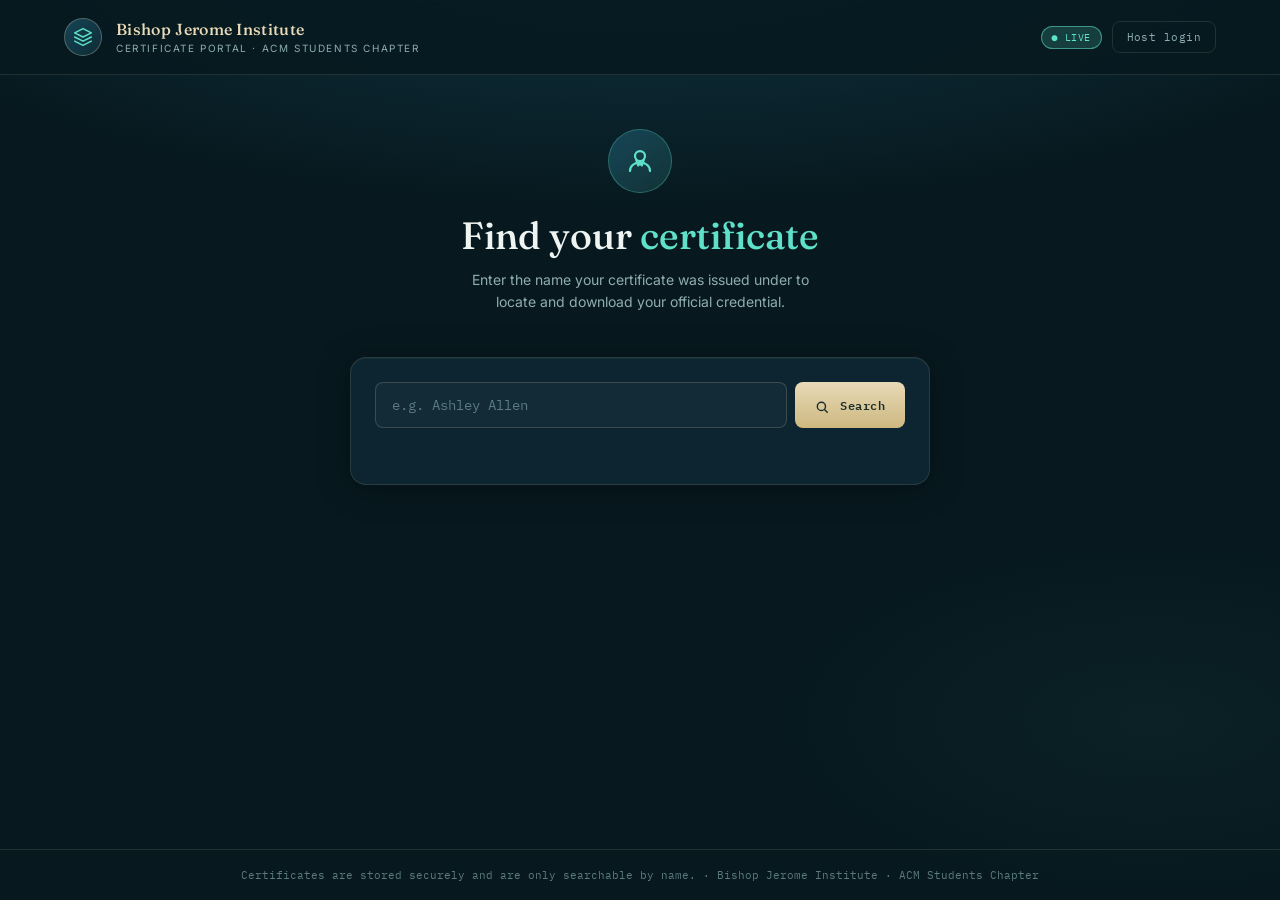
==== commit 4b194c11: "feat: add real-time analytics & activity log tracking for searches, views, and downloads" ====
--- a/index.html
+++ b/index.html
@@ -386,6 +386,55 @@
     .search-row .btn-search{padding:12px;}
   }
 
+  /* ── FIREBASE WARNING BANNER ───────────────────────────── */
+  .db-warning{
+    background:rgba(224,92,106,.08); border:1px solid rgba(224,92,106,.45);
+    border-radius:var(--radius); padding:18px 20px;
+    display:none; flex-direction:column; gap:10px;
+  }
+  .db-warning.show{display:flex;}
+  .db-warning .dw-title{
+    display:flex; align-items:center; gap:10px;
+    font-weight:600; font-size:13px; color:var(--danger);
+  }
+  .db-warning .dw-title svg{width:18px; height:18px; flex-shrink:0;}
+  .db-warning .dw-body{font-size:12px; color:var(--ink-dim); line-height:1.7;}
+  .db-warning .dw-body a{color:var(--teal); text-decoration:underline;}
+  .db-warning .dw-code{
+    background:var(--bg-deep); border:1px solid rgba(255,255,255,.08);
+    border-radius:6px; padding:12px 14px;
+    font-family:'IBM Plex Mono',monospace; font-size:11.5px; color:var(--teal);
+    white-space:pre; overflow-x:auto; line-height:1.7;
+  }
+  .db-warning .dw-steps{font-size:11.5px; color:var(--ink-dim); line-height:2; list-style:none; padding:0;}
+  .db-warning .dw-steps li::before{content:'→  '; color:var(--gold);}
+  .db-ok{
+    background:rgba(76,175,138,.07); border:1px solid rgba(76,175,138,.4);
+    border-radius:var(--radius); padding:12px 18px;
+    display:none; align-items:center; gap:10px;
+    font-size:12px; color:var(--success); font-family:'IBM Plex Mono',monospace;
+  }
+  .db-ok.show{display:flex;}
+  .db-ok svg{width:16px; height:16px; flex-shrink:0;}
+
+  /* ── ANALYTICS STYLES ────────────────────────────────────── */
+  .badge-act{
+    font-family:'IBM Plex Mono',monospace; font-size:10px; font-weight:600;
+    padding:3px 8px; border-radius:4px; letter-spacing:.04em; flex-shrink:0;
+  }
+  .badge-search{background:rgba(95,224,201,.15); color:var(--teal); border:1px solid var(--teal-glow);}
+  .badge-view{background:rgba(233,218,184,.15); color:var(--gold); border:1px solid rgba(233,218,184,.3);}
+  .badge-download{background:rgba(76,175,138,.18); color:var(--success); border:1px solid rgba(76,175,138,.4);}
+  .act-row{
+    display:flex; align-items:center; gap:12px;
+    background:rgba(255,255,255,.02); border:1px solid rgba(233,218,184,.06);
+    border-radius:var(--radius-sm); padding:10px 14px; transition:var(--transition);
+  }
+  .act-row:hover{border-color:rgba(233,218,184,.15); background:rgba(255,255,255,.035);}
+  .act-details{flex:1; min-width:0; font-size:12px; color:var(--ink-dim);}
+  .act-details strong{color:var(--ink); font-weight:500;}
+  .act-time{font-size:10px; color:var(--ink-muted); font-family:'IBM Plex Mono',monospace; flex-shrink:0;}
+
   /* ── UTILS ──────────────────────────────────────────────── */
   .hidden{display:none !important;}
   .fade-in{animation:fadeIn .35s ease;}
@@ -474,6 +523,41 @@
         <button class="logout-btn" id="logoutBtn">Logout</button>
       </div>
 
+      <!-- Firebase connectivity warning -->
+      <div class="db-warning" id="dbWarning">
+        <div class="dw-title">
+          <svg viewBox="0 0 24 24" fill="none" stroke="currentColor" stroke-width="2" stroke-linecap="round" stroke-linejoin="round"><path d="M10.29 3.86 1.82 18a2 2 0 0 0 1.71 3h16.94a2 2 0 0 0 1.71-3L13.71 3.86a2 2 0 0 0-3.42 0z"/><line x1="12" y1="9" x2="12" y2="13"/><line x1="12" y1="17" x2="12.01" y2="17"/></svg>
+          Firebase database is blocking reads/writes — certificates are saving locally only!
+        </div>
+        <div class="dw-body">
+          Your Firebase Realtime Database security rules are locked. Certificates you upload are only saved in <strong>this browser</strong> and students cannot find them. Fix it by setting your rules to allow reads and writes:
+        </div>
+        <div class="dw-code">{
+  "rules": {
+    ".read": true,
+    ".write": true
+  }
+}</div>
+        <ul class="dw-steps">
+          <li>Go to <a href="https://console.firebase.google.com" target="_blank" rel="noopener">console.firebase.google.com</a></li>
+          <li>Select your project → Realtime Database → Rules tab</li>
+          <li>Replace the rules with the JSON above and click <strong>Publish</strong></li>
+          <li>Come back here and click <strong>Retry connection</strong> below</li>
+        </ul>
+        <div>
+          <button class="btn btn-teal" id="retryDbBtn" style="font-size:11px;padding:9px 16px;">
+            <svg viewBox="0 0 24 24" fill="none" stroke="currentColor" stroke-width="2.5" stroke-linecap="round" stroke-linejoin="round" style="width:13px;height:13px;"><polyline points="23 4 23 10 17 10"/><path d="M20.49 15a9 9 0 1 1-2.12-9.36L23 10"/></svg>
+            Retry connection
+          </button>
+        </div>
+      </div>
+
+      <!-- Firebase OK indicator -->
+      <div class="db-ok" id="dbOk">
+        <svg viewBox="0 0 24 24" fill="none" stroke="currentColor" stroke-width="2.5" stroke-linecap="round" stroke-linejoin="round"><polyline points="20 6 9 17 4 12"/></svg>
+        Firebase database connected — certificates are saved to the cloud and searchable by students.
+      </div>
+
       <!-- Stats -->
       <div class="stats-strip" id="statsStrip">
         <div class="stat-chip">
@@ -481,8 +565,16 @@
           <div class="sc-label">Total Certificates</div>
         </div>
         <div class="stat-chip">
-          <div class="sc-val" id="statRecent">—</div>
-          <div class="sc-label">Uploaded Today</div>
+          <div class="sc-val" id="statSearches">0</div>
+          <div class="sc-label">Searches</div>
+        </div>
+        <div class="stat-chip">
+          <div class="sc-val" id="statViews">0</div>
+          <div class="sc-label">Views</div>
+        </div>
+        <div class="stat-chip">
+          <div class="sc-val" id="statDownloads">0</div>
+          <div class="sc-label">Downloads</div>
         </div>
       </div>
 
@@ -518,6 +610,18 @@
         <div class="upload-msg" id="uploadMsg"></div>
       </div>
 
+      <!-- Analytics & Activity Log -->
+      <div class="panel-card">
+        <h2>
+          <svg viewBox="0 0 24 24" fill="none" stroke="currentColor" stroke-width="1.8" stroke-linecap="round" stroke-linejoin="round"><line x1="18" y1="20" x2="18" y2="10"/><line x1="12" y1="20" x2="12" y2="4"/><line x1="6" y1="20" x2="6" y2="14"/></svg>
+          Real-time Activity Log
+          <button class="btn-del" id="clearLogsBtn" style="margin-left:auto;font-size:10.5px;">Clear Activity Log</button>
+        </h2>
+        <div class="cert-list-wrap" id="analyticsList" style="max-height:280px;">
+          <div class="empty-msg">No activity recorded yet.</div>
+        </div>
+      </div>
+
       <!-- Certificate list -->
       <div class="panel-card">
         <h2>
@@ -587,7 +691,7 @@
   // Real SHA-256 hash of "bji-acm-2026"
   const PASSCODE_SHA256 = null; // computed at runtime – see hashPasscode()
 
-  const FIREBASE_DB = "https://bji-acm-certificates-default-rtdb.asia-southeast1.firebasedatabase.app";
+  const FIREBASE_DB = "https://acmbji-default-rtdb.firebaseio.com";
   const SESSION_KEY = 'bji_host_session';
 
   // ── UTILS ─────────────────────────────────────────────────
@@ -612,11 +716,25 @@
     el._t = setTimeout(()=>{ el.classList.remove('show'); }, 2600);
   }
 
-  // ── STORAGE (Cloud + LocalStorage fallback) ───────────────
+  // ── STORAGE ───────────────────────────────────────────────
+  // Tries Firebase first. If rules block the request (401/403) or network
+  // fails, throws so callers know — no silent localStorage fallback for writes.
+  let _firebaseOk = null; // null=untested, true=ok, false=blocked
+
+  async function _fbFetch(url, opts){
+    const res = await fetch(url, opts);
+    if(res.status === 401 || res.status === 403){
+      _firebaseOk = false;
+      throw new Error('Firebase permission denied (rules blocked). Status: ' + res.status);
+    }
+    _firebaseOk = true;
+    return res;
+  }
+
   const db = {
     async get(key){
       try {
-        const res = await fetch(`${FIREBASE_DB}/${key}.json`);
+        const res = await _fbFetch(`${FIREBASE_DB}/${key}.json`);
         if(res.ok){
           const data = await res.json();
           if(data !== null){
@@ -625,29 +743,65 @@
             return str;
           }
         }
-      } catch(e){ /* network error — fall through to local */ }
-      return localStorage.getItem(key);
+        return null;
+      } catch(e){
+        // Only fall back to localStorage if it's a network error, NOT a permissions error
+        if(e.message && e.message.includes('permission denied')){
+          throw e; // surface it
+        }
+        // Genuine network offline — fall back silently
+        return localStorage.getItem(key);
+      }
     },
     async set(key, val){
       const str = typeof val === 'string' ? val : JSON.stringify(val);
+      let payload;
+      try { payload = JSON.parse(str); } catch(_){ payload = str; }
+      // Always attempt Firebase first — throw on failure so host sees it
+      await _fbFetch(`${FIREBASE_DB}/${key}.json`, {
+        method:'PUT',
+        headers:{'Content-Type':'application/json'},
+        body: JSON.stringify(payload)
+      });
+      // Only update localStorage cache after successful cloud write
       try { localStorage.setItem(key, str); } catch(_){}
-      try {
-        let payload;
-        try { payload = JSON.parse(str); } catch(_){ payload = str; }
-        await fetch(`${FIREBASE_DB}/${key}.json`, {
-          method:'PUT',
-          headers:{'Content-Type':'application/json'},
-          body: JSON.stringify(payload)
-        });
-      } catch(e){ console.warn('Cloud write failed, saved locally:', e); }
     },
     async del(key){
+      await _fbFetch(`${FIREBASE_DB}/${key}.json`, { method:'DELETE' });
       try { localStorage.removeItem(key); } catch(_){}
-      try {
-        await fetch(`${FIREBASE_DB}/${key}.json`, { method:'DELETE' });
-      } catch(e){ console.warn('Cloud delete failed:', e); }
     }
   };
+
+  // ── FIREBASE CONNECTIVITY CHECK ───────────────────────────
+  async function checkFirebase(){
+    const warn = $('dbWarning');
+    const ok   = $('dbOk');
+    warn.classList.remove('show');
+    ok.classList.remove('show');
+    try {
+      // Try a harmless read of a non-existent key — tests rules without side-effects
+      await _fbFetch(`${FIREBASE_DB}/__connection_test__.json`);
+      warn.classList.remove('show');
+      ok.classList.add('show');
+      return true;
+    } catch(e){
+      ok.classList.remove('show');
+      warn.classList.add('show');
+      return false;
+    }
+  }
+
+  $('retryDbBtn') && $('retryDbBtn').addEventListener('click', async () => {
+    $('retryDbBtn').textContent = 'Checking…';
+    const connected = await checkFirebase();
+    if(connected){
+      toast('Firebase connected! Reloading certificates…');
+      await loadDashboard();
+    } else {
+      toast('Still blocked — check your Firebase rules and try again.', 'err');
+    }
+    $('retryDbBtn').innerHTML = `<svg viewBox="0 0 24 24" fill="none" stroke="currentColor" stroke-width="2.5" stroke-linecap="round" stroke-linejoin="round" style="width:13px;height:13px;"><polyline points="23 4 23 10 17 10"/><path d="M20.49 15a9 9 0 1 1-2.12-9.36L23 10"/></svg> Retry connection`;
+  });
 
   // ── CERTIFICATE INDEX ─────────────────────────────────────
   // Index only contains metadata (id, name, title, date) — NO image data
@@ -666,6 +820,29 @@
     const raw = await db.get('cert-' + id);
     if(!raw) return null;
     try { return JSON.parse(raw); } catch(_){ return null; }
+  }
+
+  // ── ANALYTICS LOGGING ─────────────────────────────────────
+  async function logActivity(type, details){
+    try {
+      const entry = {
+        id: Date.now().toString(36) + Math.random().toString(36).slice(2,6),
+        type, // 'SEARCH', 'VIEW', 'DOWNLOAD'
+        details,
+        timestamp: new Date().toISOString()
+      };
+      const raw = await db.get('analytics-log');
+      let logs = [];
+      if(raw){
+        try { logs = JSON.parse(raw); } catch(_){}
+      }
+      if(!Array.isArray(logs)) logs = [];
+      logs.unshift(entry);
+      if(logs.length > 100) logs = logs.slice(0, 100);
+      await db.set('analytics-log', JSON.stringify(logs));
+    } catch(e){
+      console.warn('Activity logging warning:', e);
+    }
   }
 
   // ── STUDENT SEARCH ────────────────────────────────────────
@@ -691,6 +868,7 @@
       const idx = await getIndex();
       const matches = idx.filter(r => norm(r.name).includes(q));
       spinner.classList.remove('show');
+      logActivity('SEARCH', { query: searchInput.value.trim(), count: matches.length });
       if(matches.length === 0){
         setStatus('No certificate found for "' + q + '". Check spelling or contact the event host.', 'error');
       } else {
@@ -735,6 +913,7 @@
       if(!rec){ setStatus('That certificate could not be loaded.', 'error'); return; }
       currentRecord = rec;
       setStatus('');
+      logActivity('VIEW', { certId: id, name: rec.name, title: rec.title });
       certImg.src = rec.imageDataUrl;
       certImg.alt = 'Certificate for ' + rec.name;
       overlay.classList.add('open');
@@ -808,6 +987,7 @@
     a.href = currentRecord.imageDataUrl;
     a.download = slug(currentRecord.name) + '-certificate.' + ext;
     document.body.appendChild(a); a.click(); document.body.removeChild(a);
+    logActivity('DOWNLOAD', { certId: currentRecord.id, name: currentRecord.name, title: currentRecord.title });
     toast('Certificate downloaded ✓');
   });
 
@@ -866,7 +1046,7 @@
   function showDashboard(){
     gate.style.display = 'none';
     dashboard.style.display = 'flex';
-    loadDashboard();
+    checkFirebase().then(() => loadDashboard());
   }
 
   $('logoutBtn').addEventListener('click', () => {
@@ -958,16 +1138,84 @@
       _allCerts = await getIndex();
       _allCerts.sort((a,b) => (b.uploadedAt||'') > (a.uploadedAt||'') ? 1 : -1);
     } catch(e){ _allCerts = []; }
-    updateStats();
     renderCertList(_allCerts);
-  }
-
-  function updateStats(){
+    await loadAnalytics();
+  }
+
+  function formatTimeAgo(isoStr){
+    if(!isoStr) return '';
+    const date = new Date(isoStr);
+    const now = new Date();
+    const sec = Math.floor((now - date)/1000);
+    if(sec < 60) return 'Just now';
+    if(sec < 3600) return Math.floor(sec/60) + 'm ago';
+    if(sec < 86400) return Math.floor(sec/3600) + 'h ago';
+    return date.toLocaleDateString('en-US', {month:'short', day:'numeric'});
+  }
+
+  async function loadAnalytics(){
     $('statTotal').textContent = _allCerts.length;
-    const today = new Date().toDateString();
-    const todayCount = _allCerts.filter(c => c.uploadedAt && new Date(c.uploadedAt).toDateString() === today).length;
-    $('statRecent').textContent = todayCount;
-  }
+    let logs = [];
+    try {
+      const raw = await db.get('analytics-log');
+      if(raw) logs = JSON.parse(raw);
+    } catch(e){}
+    if(!Array.isArray(logs)) logs = [];
+
+    const searches  = logs.filter(l => l.type === 'SEARCH').length;
+    const views     = logs.filter(l => l.type === 'VIEW').length;
+    const downloads = logs.filter(l => l.type === 'DOWNLOAD').length;
+
+    $('statSearches').textContent = searches;
+    $('statViews').textContent    = views;
+    $('statDownloads').textContent = downloads;
+
+    const listEl = $('analyticsList');
+    if(!logs.length){
+      listEl.innerHTML = '<div class="empty-msg">No activity recorded yet.</div>';
+      return;
+    }
+    listEl.innerHTML = '';
+    logs.slice(0, 30).forEach(log => {
+      const row = document.createElement('div');
+      row.className = 'act-row fade-in';
+      let badgeCls = 'badge-search';
+      let badgeLabel = 'SEARCH';
+      let detailHtml = '';
+
+      if(log.type === 'SEARCH'){
+        badgeCls = 'badge-search';
+        badgeLabel = '🔍 SEARCH';
+        detailHtml = `Searched for <strong>"${escHtml(log.details?.query||'')}"</strong> (${log.details?.count||0} results)`;
+      } else if(log.type === 'VIEW'){
+        badgeCls = 'badge-view';
+        badgeLabel = '👁️ VIEW';
+        detailHtml = `Viewed certificate for <strong>${escHtml(log.details?.name||'')}</strong>`;
+      } else if(log.type === 'DOWNLOAD'){
+        badgeCls = 'badge-download';
+        badgeLabel = '⬇️ DOWNLOAD';
+        detailHtml = `Downloaded certificate for <strong>${escHtml(log.details?.name||'')}</strong>`;
+      }
+
+      row.innerHTML = `
+        <span class="badge-act ${badgeCls}">${badgeLabel}</span>
+        <div class="act-details">${detailHtml}</div>
+        <div class="act-time">${formatTimeAgo(log.timestamp)}</div>
+      `;
+      listEl.appendChild(row);
+    });
+  }
+
+  $('clearLogsBtn') && $('clearLogsBtn').addEventListener('click', async () => {
+    if(!confirm('Clear all analytics activity history?')) return;
+    try {
+      await db.del('analytics-log');
+      await loadAnalytics();
+      toast('Activity log cleared');
+    } catch(e){
+      toast('Failed to clear log', 'err');
+    }
+  });
 
   function renderCertList(certs){
     countBadge.textContent = certs.length;
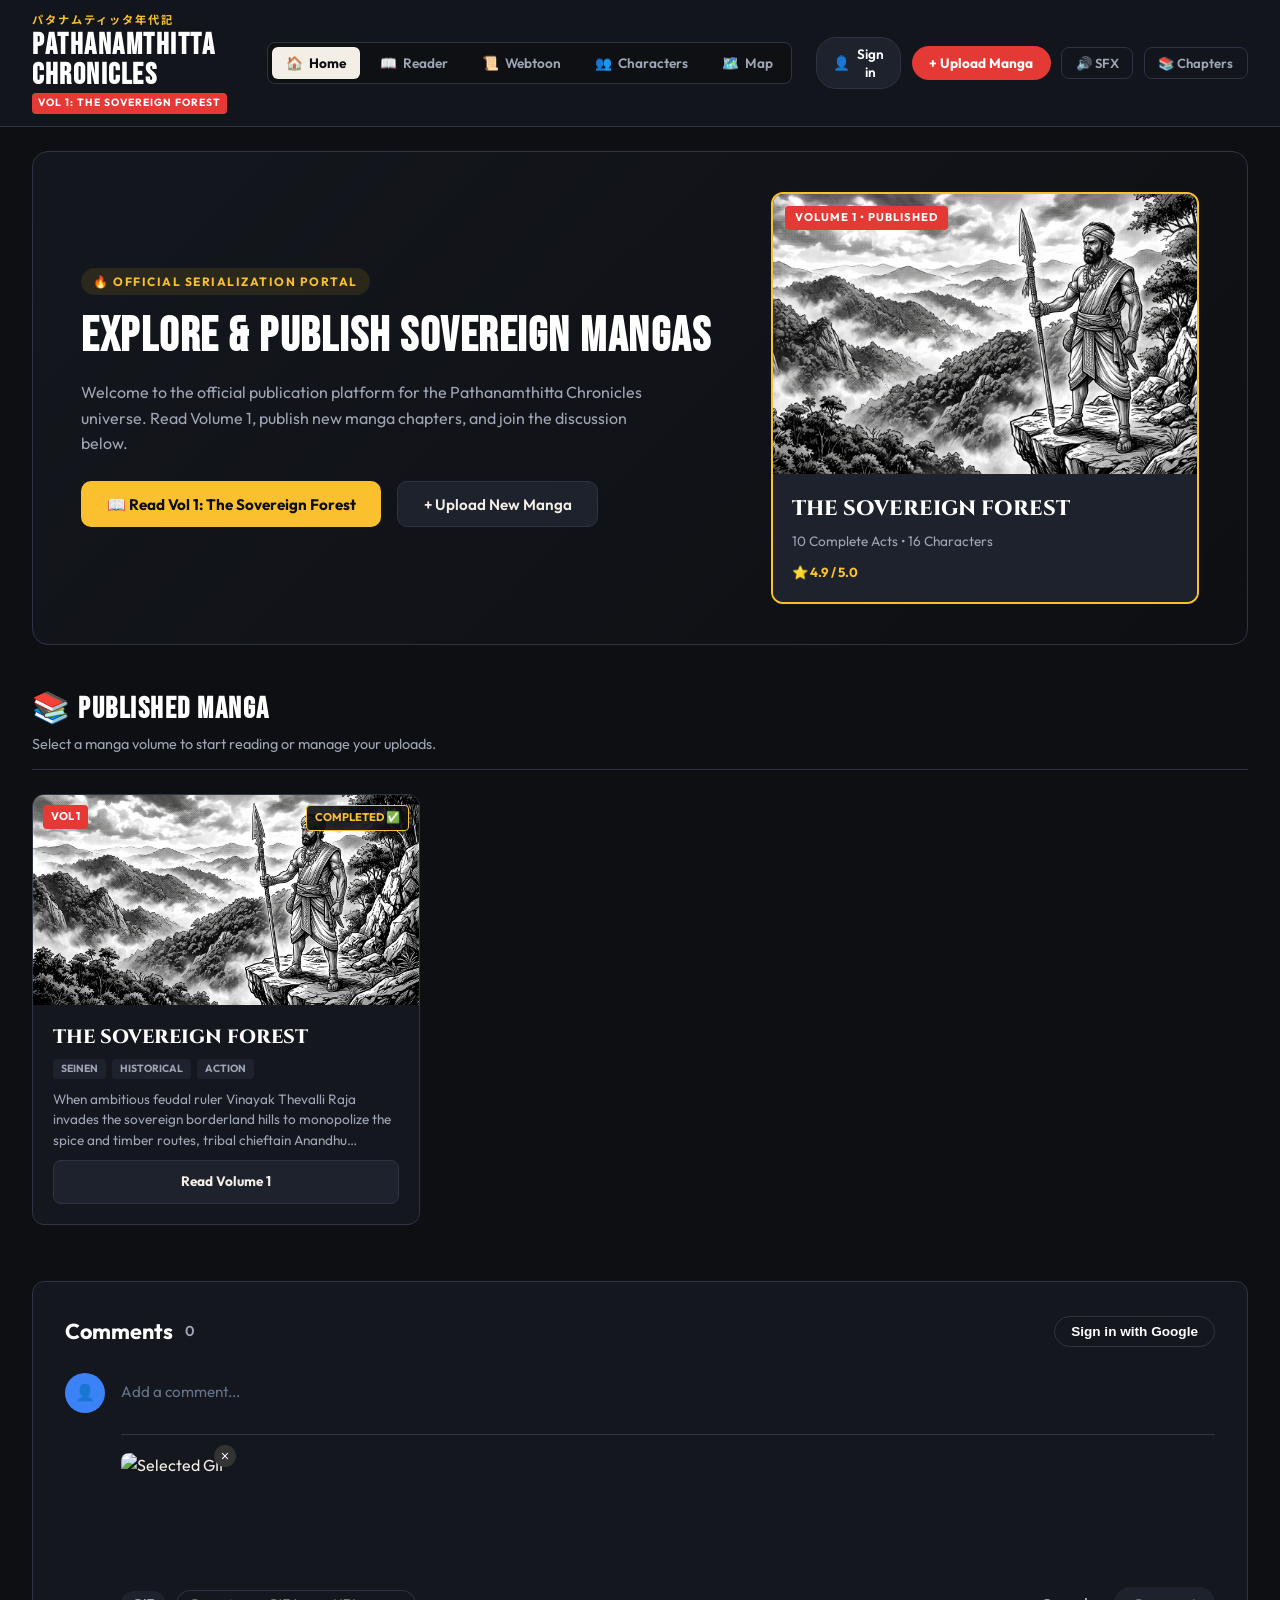
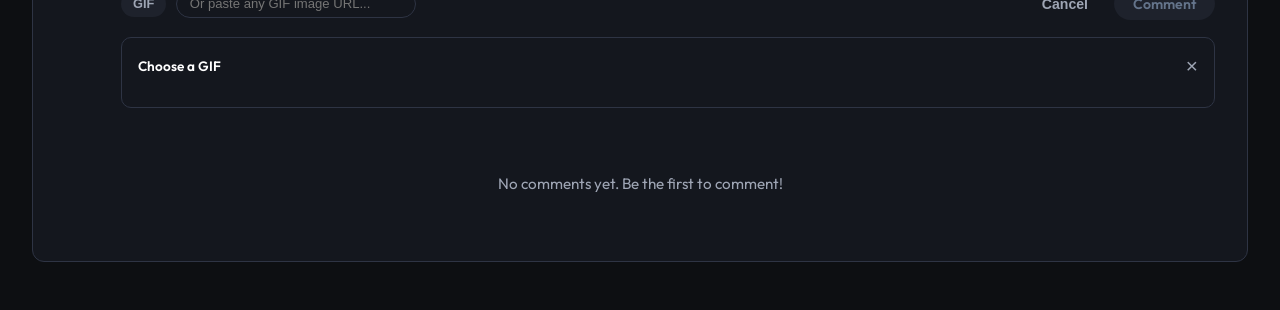
==== commit 3f8256f7: "feat: complete Pathanamthitta Chronicles Volume 1 Manga Portal with sleek UI and YouTube-style comme" ====
--- a/index.html
+++ b/index.html
@@ -1,1291 +1,415 @@
 <!DOCTYPE html>
 <html lang="en">
 <head>
-<meta charset="UTF-8">
-<meta name="viewport" content="width=device-width, initial-scale=1.0">
-<title>Certificate Portal — Bishop Jerome Institute · ACM Students Chapter</title>
-<meta name="description" content="Verify and download your official certificate from Bishop Jerome Institute ACM Students Chapter events.">
-<link rel="preconnect" href="https://fonts.googleapis.com">
-<link rel="preconnect" href="https://fonts.gstatic.com" crossorigin>
-<link href="https://fonts.googleapis.com/css2?family=Fraunces:opsz,wght@9..144,300;9..144,400;9..144,500;9..144,600&family=IBM+Plex+Mono:wght@400;500;600&family=Inter:wght@400;500;600&display=swap" rel="stylesheet">
-<style>
-  /* ── DESIGN TOKENS ──────────────────────────────────────── */
-  :root{
-    --bg-deep:#07191f; --bg-mid:#0e2b36; --bg-hi:#164455;
-    --gold:#e9dab8; --gold-dim:#b9a97f; --gold-bright:#f5e9cb;
-    --teal:#5fe0c9; --teal-dim:rgba(95,224,201,.18); --teal-glow:rgba(95,224,201,.55);
-    --ink:#eef4f2; --ink-dim:#8fadb0; --ink-muted:#5a7a7e;
-    --danger:#e05c6a; --danger-dim:rgba(224,92,106,.15);
-    --success:#4caf8a; --success-dim:rgba(76,175,138,.15);
-    --card:#0c2530; --card-border:rgba(233,218,184,.12);
-    --radius:12px; --radius-sm:8px;
-    --shadow-card:0 4px 32px rgba(0,0,0,.4), 0 1px 0 rgba(255,255,255,.04) inset;
-    --transition:.18s ease;
-  }
-  *{box-sizing:border-box; margin:0; padding:0;}
-  html{scroll-behavior:smooth;}
-  body{
-    background:var(--bg-deep);
-    background-image:
-      radial-gradient(ellipse 120% 60% at 50% -10%, rgba(22,68,85,.7) 0%, transparent 55%),
-      radial-gradient(ellipse 60% 40% at 90% 80%, rgba(95,224,201,.04) 0%, transparent 50%);
-    color:var(--ink);
-    font-family:'Inter', sans-serif;
-    min-height:100vh;
-    display:flex; flex-direction:column;
-  }
-  a{color:inherit; text-decoration:none;}
-  img{display:block; max-width:100%;}
-  button{cursor:pointer; font-family:inherit;}
-
-  /* ── SCROLLBAR ─────────────────────────────────────────── */
-  ::-webkit-scrollbar{width:5px;}
-  ::-webkit-scrollbar-track{background:var(--bg-deep);}
-  ::-webkit-scrollbar-thumb{background:var(--bg-hi); border-radius:3px;}
-
-  /* ── HEADER ────────────────────────────────────────────── */
-  header{
-    display:flex; align-items:center; justify-content:space-between;
-    padding:18px 5vw; flex-wrap:wrap; gap:10px;
-    border-bottom:1px solid var(--card-border);
-    position:sticky; top:0; z-index:10;
-    background:rgba(7,25,31,.85); backdrop-filter:blur(18px);
-  }
-  .brand{display:flex; align-items:center; gap:14px;}
-  .brand-logo{
-    width:38px; height:38px; border-radius:50%;
-    background:linear-gradient(135deg,var(--bg-hi),var(--bg-mid));
-    border:1.5px solid rgba(233,218,184,.3);
-    display:flex; align-items:center; justify-content:center;
-    flex-shrink:0;
-  }
-  .brand-logo svg{width:20px; height:20px;}
-  .brand-text .name{
-    font-family:'Fraunces',serif; font-size:16px; font-weight:500;
-    letter-spacing:.02em; color:var(--gold); line-height:1.2;
-  }
-  .brand-text .sub{font-size:10px; letter-spacing:.16em; text-transform:uppercase; color:var(--ink-dim); margin-top:2px;}
-  .header-right{display:flex; align-items:center; gap:10px;}
-  .pill-badge{
-    background:var(--teal-dim); border:1px solid var(--teal-glow);
-    color:var(--teal); font-family:'IBM Plex Mono',monospace; font-size:10px;
-    padding:4px 10px; border-radius:20px; letter-spacing:.05em;
-    animation:pulse 3s ease-in-out infinite;
-  }
-  @keyframes pulse{0%,100%{opacity:1;}50%{opacity:.7;}}
-  .mode-btn{
-    background:none; border:1px solid var(--card-border); color:var(--ink-dim);
-    font-family:'IBM Plex Mono',monospace; font-size:11px; padding:8px 14px;
-    border-radius:var(--radius-sm); letter-spacing:.04em;
-    transition:var(--transition);
-  }
-  .mode-btn:hover{border-color:var(--teal-glow); color:var(--teal);}
-  .mode-btn.active{background:var(--teal-dim); border-color:var(--teal-glow); color:var(--teal);}
-
-  /* ── MAIN ───────────────────────────────────────────────── */
-  main{flex:1; padding:6vh 5vw 10vh; display:flex; flex-direction:column; align-items:center;}
-
-  /* ── STUDENT SEARCH ─────────────────────────────────────── */
-  #studentView{width:100%; max-width:580px; display:flex; flex-direction:column; align-items:center; gap:0;}
-  #studentView.hidden{display:none;}
-
-  .hero{text-align:center; margin-bottom:44px;}
-  .hero-icon{
-    width:64px; height:64px; border-radius:50%;
-    background:linear-gradient(135deg, var(--bg-hi) 0%, rgba(95,224,201,.12) 100%);
-    border:1px solid rgba(95,224,201,.3); margin:0 auto 20px;
-    display:flex; align-items:center; justify-content:center;
-  }
-  .hero-icon svg{width:30px; height:30px; color:var(--teal);}
-  .hero h1{
-    font-family:'Fraunces',serif; font-weight:500;
-    font-size:clamp(26px,5vw,38px); color:var(--ink); line-height:1.2; margin-bottom:10px;
-  }
-  .hero h1 span{color:var(--teal);}
-  .hero p{color:var(--ink-dim); font-size:14px; line-height:1.6; max-width:380px; margin:0 auto;}
-
-  .search-card{
-    width:100%; background:var(--card); border:1px solid var(--card-border);
-    border-radius:16px; padding:24px; box-shadow:var(--shadow-card);
-  }
-  .search-row{display:flex; gap:8px;}
-  .search-row input{
-    flex:1; background:rgba(255,255,255,.03); border:1.5px solid rgba(233,218,184,.18);
-    color:var(--ink); font-family:'IBM Plex Mono',monospace; font-size:13.5px;
-    padding:13px 16px; border-radius:var(--radius-sm); outline:none;
-    transition:var(--transition);
-  }
-  .search-row input::placeholder{color:var(--ink-muted);}
-  .search-row input:focus{border-color:var(--teal); background:rgba(95,224,201,.03);}
-  .search-row .btn-search{
-    background:linear-gradient(180deg,var(--gold) 0%,#cdb880 100%);
-    color:#1a2f2c; border:none; font-weight:600; font-family:'IBM Plex Mono',monospace;
-    font-size:12px; padding:0 20px; border-radius:var(--radius-sm);
-    letter-spacing:.04em; transition:var(--transition);
-  }
-  .search-row .btn-search:hover{filter:brightness(1.08); transform:translateY(-1px);}
-  .search-row .btn-search:disabled{opacity:.45; pointer-events:none;}
-
-  .status-line{
-    font-size:12px; color:var(--ink-dim); margin-top:14px; min-height:18px;
-    font-family:'IBM Plex Mono',monospace; display:flex; align-items:center; gap:8px;
-  }
-  .status-line.error{color:var(--danger);}
-  .spinner{
-    width:12px; height:12px; border:2px solid rgba(95,224,201,.2);
-    border-top-color:var(--teal); border-radius:50%;
-    animation:spin .7s linear infinite; display:none;
-  }
-  .spinner.show{display:block;}
-  @keyframes spin{to{transform:rotate(360deg);}}
-
-  .results{width:100%; margin-top:20px; display:flex; flex-direction:column; gap:8px;}
-  .result-card{
-    background:var(--card); border:1px solid var(--card-border); border-radius:var(--radius);
-    padding:14px 18px; display:flex; align-items:center; justify-content:space-between; gap:12px;
-    cursor:pointer; text-align:left; transition:var(--transition); width:100%;
-  }
-  .result-card:hover{border-color:var(--teal); transform:translateX(3px);}
-  .result-card .info .rname{font-family:'Fraunces',serif; font-size:16px; color:var(--gold);}
-  .result-card .info .rmeta{font-size:11px; color:var(--ink-dim); margin-top:4px; font-family:'IBM Plex Mono',monospace;}
-  .result-card .rc-icon{
-    color:var(--teal); font-size:18px; opacity:.7; transition:var(--transition);
-  }
-  .result-card:hover .rc-icon{opacity:1; transform:translateX(3px);}
-
-  /* ── REVEAL OVERLAY ─────────────────────────────────────── */
-  .overlay{
-    position:fixed; inset:0; background:rgba(4,14,18,.9); backdrop-filter:blur(8px);
-    display:none; align-items:center; justify-content:center; z-index:100; padding:5vh 4vw;
-  }
-  .overlay.open{display:flex;}
-  .overlay-inner{
-    width:min(900px,95vw); max-height:94vh; overflow-y:auto;
-    position:relative; animation:slideUp .35s cubic-bezier(.22,.9,.3,1);
-  }
-  @keyframes slideUp{from{transform:translateY(30px);opacity:0;}to{transform:none;opacity:1;}}
-  .close-btn{
-    position:absolute; top:-44px; right:0; background:none; border:none; color:var(--ink-dim);
-    font-family:'IBM Plex Mono',monospace; font-size:11px; letter-spacing:.06em;
-    display:flex; align-items:center; gap:6px; padding:6px 10px;
-    border-radius:6px; transition:var(--transition);
-  }
-  .close-btn:hover{color:var(--ink); background:rgba(255,255,255,.05);}
-
-  .console-block{
-    background:var(--card); border:1px solid var(--card-border); border-radius:var(--radius);
-    padding:18px 22px; margin-bottom:14px; font-family:'IBM Plex Mono',monospace;
-    font-size:12.5px; line-height:2; color:var(--ink-dim);
-    border-left:2px solid var(--teal);
-  }
-  .console-block .cl{opacity:0; transition:opacity .2s ease;}
-  .console-block .cl.show{opacity:1;}
-  .console-block .ok{color:var(--teal);}
-  .console-block .hi{color:var(--gold);}
-
-  .cert-wrap{
-    opacity:0; transform:perspective(1200px) rotateX(8deg) scale(.94); filter:blur(4px);
-    transition:opacity .9s cubic-bezier(.16,.9,.25,1), transform .9s cubic-bezier(.16,.9,.25,1), filter .9s ease;
-  }
-  .cert-wrap.revealed{opacity:1; transform:none; filter:none;}
-  .cert-frame{
-    border-radius:var(--radius); overflow:hidden; line-height:0;
-    box-shadow:0 0 0 1px rgba(233,218,184,.22), 0 40px 80px rgba(0,0,0,.7), 0 0 60px rgba(95,224,201,.08);
-  }
-  .cert-frame img{width:100%; height:auto; display:block;}
-
-  .cert-actions{
-    margin-top:22px; display:flex; gap:10px; flex-wrap:wrap; justify-content:center;
-    opacity:0; transition:opacity .5s ease;
-  }
-  .cert-actions.show{opacity:1;}
-  .btn{
-    appearance:none; border:none; font-family:'IBM Plex Mono',monospace; font-size:12px;
-    padding:12px 20px; border-radius:var(--radius-sm); display:inline-flex;
-    align-items:center; gap:8px; transition:var(--transition); letter-spacing:.03em;
-  }
-  .btn:hover{transform:translateY(-2px);}
-  .btn-gold{background:linear-gradient(180deg,var(--gold),#cdb880); color:#1a2f2c; font-weight:700;}
-  .btn-teal{background:var(--teal-dim); color:var(--teal); border:1px solid var(--teal-glow);}
-  .btn svg{width:14px; height:14px; flex-shrink:0;}
-
-  /* ── HOST VIEW ──────────────────────────────────────────── */
-  #hostView{width:100%; max-width:720px; display:none; flex-direction:column; gap:22px;}
-  #hostView.open{display:flex;}
-
-  .gate-card{
-    background:var(--card); border:1px solid var(--card-border); border-radius:16px;
-    padding:34px; text-align:center; box-shadow:var(--shadow-card);
-  }
-  .gate-card .gate-icon{
-    width:52px; height:52px; border-radius:50%;
-    background:linear-gradient(135deg,var(--bg-hi),rgba(233,218,184,.08));
-    border:1px solid var(--card-border); margin:0 auto 18px;
-    display:flex; align-items:center; justify-content:center;
-  }
-  .gate-card .gate-icon svg{width:24px; height:24px; color:var(--gold);}
-  .gate-card h2{font-family:'Fraunces',serif; font-size:20px; color:var(--gold); margin-bottom:8px;}
-  .gate-card p{font-size:12.5px; color:var(--ink-dim); margin-bottom:22px;}
-  .gate-card input{
-    width:100%; max-width:340px; background:rgba(255,255,255,.03);
-    border:1.5px solid rgba(233,218,184,.2); color:var(--ink);
-    font-family:'IBM Plex Mono',monospace; font-size:14px; padding:13px 16px;
-    border-radius:var(--radius-sm); outline:none; margin-bottom:12px;
-    transition:var(--transition); display:block; margin-left:auto; margin-right:auto;
-  }
-  .gate-card input:focus{border-color:var(--teal);}
-  .gate-card .btn-unlock{
-    background:linear-gradient(180deg,var(--gold),#cdb880); color:#1a2f2c;
-    border:none; font-weight:700; font-family:'IBM Plex Mono',monospace; font-size:13px;
-    padding:13px 34px; border-radius:var(--radius-sm); transition:var(--transition);
-  }
-  .gate-card .btn-unlock:hover{filter:brightness(1.08);}
-  .gate-msg{font-size:12px; margin-top:12px; min-height:16px; font-family:'IBM Plex Mono',monospace;}
-  .gate-msg.error{color:var(--danger);}
-  .gate-msg.ok{color:var(--teal);}
-
-  .panel-card{
-    background:var(--card); border:1px solid var(--card-border); border-radius:16px;
-    padding:26px; box-shadow:var(--shadow-card);
-  }
-  .panel-card h2{
-    font-family:'Fraunces',serif; font-weight:500; font-size:18px;
-    color:var(--gold); margin-bottom:20px;
-    display:flex; align-items:center; gap:10px;
-  }
-  .panel-card h2 svg{width:18px; height:18px; color:var(--ink-dim);}
-  .badge{
-    margin-left:auto; font-family:'IBM Plex Mono',monospace; font-size:11px;
-    background:var(--teal-dim); color:var(--teal); padding:3px 9px; border-radius:20px;
-    border:1px solid var(--teal-glow);
-  }
-
-  .field{margin-bottom:16px;}
-  .field label{
-    display:block; font-size:10.5px; letter-spacing:.1em; color:var(--ink-dim);
-    margin-bottom:7px; text-transform:uppercase; font-weight:600;
-  }
-  .field input, .field textarea, .field input[type=file]{
-    width:100%; background:rgba(255,255,255,.03); border:1.5px solid rgba(233,218,184,.15);
-    color:var(--ink); font-family:'IBM Plex Mono',monospace; font-size:13px; padding:12px 14px;
-    border-radius:var(--radius-sm); outline:none; transition:var(--transition);
-  }
-  .field input:focus, .field textarea:focus{border-color:var(--teal); background:rgba(95,224,201,.03);}
-  .field input[type=file]{color:var(--ink-dim); padding:10px 14px;}
-  .row2{display:grid; grid-template-columns:1fr 1fr; gap:12px;}
-  .file-hint{font-size:10.5px; color:var(--ink-muted); margin-top:5px; font-family:'IBM Plex Mono',monospace;}
-
-  .btn-upload{
-    width:100%; background:linear-gradient(180deg,var(--gold),#cdb880); color:#1a2f2c;
-    border:none; font-weight:700; font-family:'IBM Plex Mono',monospace; font-size:13px;
-    padding:14px; border-radius:var(--radius-sm); transition:var(--transition); margin-top:6px;
-    display:flex; align-items:center; justify-content:center; gap:8px;
-  }
-  .btn-upload:hover{filter:brightness(1.08); transform:translateY(-1px);}
-  .btn-upload:disabled{opacity:.4; pointer-events:none;}
-  .upload-msg{font-size:12px; margin-top:12px; min-height:16px; font-family:'IBM Plex Mono',monospace;}
-  .upload-msg.ok{color:var(--teal);}
-  .upload-msg.error{color:var(--danger);}
-
-  /* cert list */
-  .cert-list-wrap{display:flex; flex-direction:column; gap:8px; max-height:380px; overflow-y:auto; padding-right:2px;}
-  .cert-row{
-    display:flex; align-items:center; gap:12px;
-    background:rgba(255,255,255,.025); border:1px solid rgba(233,218,184,.08);
-    border-radius:var(--radius-sm); padding:12px 16px; transition:var(--transition);
-  }
-  .cert-row:hover{border-color:rgba(233,218,184,.18);}
-  .cert-row .cr-thumb{
-    width:42px; height:32px; border-radius:5px; overflow:hidden; flex-shrink:0;
-    background:var(--bg-hi); border:1px solid rgba(233,218,184,.12);
-  }
-  .cert-row .cr-thumb img{width:100%; height:100%; object-fit:cover; display:block;}
-  .cert-row .cr-info{flex:1; min-width:0;}
-  .cert-row .cr-name{font-size:13px; color:var(--ink); font-weight:500; white-space:nowrap; overflow:hidden; text-overflow:ellipsis;}
-  .cert-row .cr-meta{font-size:10.5px; color:var(--ink-dim); margin-top:2px; font-family:'IBM Plex Mono',monospace; white-space:nowrap; overflow:hidden; text-overflow:ellipsis;}
-  .btn-del{
-    background:none; border:1px solid rgba(224,92,106,.3); color:var(--danger);
-    font-size:10.5px; padding:5px 11px; border-radius:6px;
-    font-family:'IBM Plex Mono',monospace; transition:var(--transition); flex-shrink:0;
-  }
-  .btn-del:hover{background:var(--danger-dim);}
-  .empty-msg{font-size:12.5px; color:var(--ink-dim); text-align:center; padding:24px 0;}
-
-  /* host search inside host panel */
-  .host-search{
-    display:flex; gap:8px; margin-bottom:16px;
-  }
-  .host-search input{
-    flex:1; background:rgba(255,255,255,.03); border:1.5px solid rgba(233,218,184,.15);
-    color:var(--ink); font-family:'IBM Plex Mono',monospace; font-size:12px; padding:9px 13px;
-    border-radius:var(--radius-sm); outline:none; transition:var(--transition);
-  }
-  .host-search input:focus{border-color:var(--teal);}
-
-  /* ── STATS STRIP ────────────────────────────────────────── */
-  .stats-strip{
-    display:flex; gap:12px; flex-wrap:wrap;
-  }
-  .stat-chip{
-    background:rgba(255,255,255,.03); border:1px solid var(--card-border);
-    border-radius:var(--radius-sm); padding:12px 18px; flex:1; min-width:120px;
-  }
-  .stat-chip .sc-val{font-family:'Fraunces',serif; font-size:22px; color:var(--gold);}
-  .stat-chip .sc-label{font-size:10.5px; color:var(--ink-dim); margin-top:2px; text-transform:uppercase; letter-spacing:.08em;}
-
-  /* ── SESSION BAR (HOST) ─────────────────────────────────── */
-  .session-bar{
-    background:rgba(95,224,201,.06); border:1px solid var(--teal-glow);
-    border-radius:var(--radius-sm); padding:10px 16px;
-    display:flex; align-items:center; gap:10px; font-size:12px;
-    font-family:'IBM Plex Mono',monospace; color:var(--teal);
-  }
-  .session-bar svg{width:14px; height:14px; flex-shrink:0;}
-  .session-bar .logout-btn{
-    margin-left:auto; background:none; border:none; color:var(--ink-dim);
-    font-family:'IBM Plex Mono',monospace; font-size:11px; padding:4px 10px;
-    border-radius:5px; border:1px solid rgba(255,255,255,.1); transition:var(--transition);
-  }
-  .session-bar .logout-btn:hover{color:var(--danger); border-color:rgba(224,92,106,.3);}
-
-  /* ── TOAST ──────────────────────────────────────────────── */
-  .toast{
-    position:fixed; bottom:28px; left:50%; transform:translate(-50%,14px);
-    background:var(--card); border:1px solid var(--card-border); color:var(--ink);
-    font-size:12.5px; font-family:'IBM Plex Mono',monospace;
-    padding:12px 20px; border-radius:var(--radius-sm);
-    opacity:0; pointer-events:none; z-index:200;
-    transition:opacity .25s ease, transform .25s ease;
-    box-shadow:0 8px 32px rgba(0,0,0,.5);
-    display:flex; align-items:center; gap:8px;
-  }
-  .toast.show{opacity:1; transform:translate(-50%,0);}
-  .toast.toast-ok{border-color:rgba(76,175,138,.4);}
-  .toast.toast-err{border-color:rgba(224,92,106,.4);}
-  .toast-dot{width:7px; height:7px; border-radius:50%; flex-shrink:0;}
-  .toast-ok .toast-dot{background:var(--success);}
-  .toast-err .toast-dot{background:var(--danger);}
-
-  /* ── FOOTER ─────────────────────────────────────────────── */
-  footer{
-    padding:18px 5vw; text-align:center; font-size:10.5px;
-    color:var(--ink-muted); border-top:1px solid var(--card-border);
-    font-family:'IBM Plex Mono',monospace;
-  }
-  footer a{color:var(--ink-dim); transition:var(--transition);}
-  footer a:hover{color:var(--teal);}
-
-  /* ── RESPONSIVE ─────────────────────────────────────────── */
-  @media(max-width:600px){
-    .row2{grid-template-columns:1fr;}
-    .stats-strip{flex-direction:column;}
-    header{padding:14px 4vw;}
-  }
-  @media(max-width:420px){
-    .search-row{flex-direction:column;}
-    .search-row .btn-search{padding:12px;}
-  }
-
-  /* ── FIREBASE WARNING BANNER ───────────────────────────── */
-  .db-warning{
-    background:rgba(224,92,106,.08); border:1px solid rgba(224,92,106,.45);
-    border-radius:var(--radius); padding:18px 20px;
-    display:none; flex-direction:column; gap:10px;
-  }
-  .db-warning.show{display:flex;}
-  .db-warning .dw-title{
-    display:flex; align-items:center; gap:10px;
-    font-weight:600; font-size:13px; color:var(--danger);
-  }
-  .db-warning .dw-title svg{width:18px; height:18px; flex-shrink:0;}
-  .db-warning .dw-body{font-size:12px; color:var(--ink-dim); line-height:1.7;}
-  .db-warning .dw-body a{color:var(--teal); text-decoration:underline;}
-  .db-warning .dw-code{
-    background:var(--bg-deep); border:1px solid rgba(255,255,255,.08);
-    border-radius:6px; padding:12px 14px;
-    font-family:'IBM Plex Mono',monospace; font-size:11.5px; color:var(--teal);
-    white-space:pre; overflow-x:auto; line-height:1.7;
-  }
-  .db-warning .dw-steps{font-size:11.5px; color:var(--ink-dim); line-height:2; list-style:none; padding:0;}
-  .db-warning .dw-steps li::before{content:'→  '; color:var(--gold);}
-  .db-ok{
-    background:rgba(76,175,138,.07); border:1px solid rgba(76,175,138,.4);
-    border-radius:var(--radius); padding:12px 18px;
-    display:none; align-items:center; gap:10px;
-    font-size:12px; color:var(--success); font-family:'IBM Plex Mono',monospace;
-  }
-  .db-ok.show{display:flex;}
-  .db-ok svg{width:16px; height:16px; flex-shrink:0;}
-
-  /* ── ANALYTICS STYLES ────────────────────────────────────── */
-  .badge-act{
-    font-family:'IBM Plex Mono',monospace; font-size:10px; font-weight:600;
-    padding:3px 8px; border-radius:4px; letter-spacing:.04em; flex-shrink:0;
-  }
-  .badge-search{background:rgba(95,224,201,.15); color:var(--teal); border:1px solid var(--teal-glow);}
-  .badge-view{background:rgba(233,218,184,.15); color:var(--gold); border:1px solid rgba(233,218,184,.3);}
-  .badge-download{background:rgba(76,175,138,.18); color:var(--success); border:1px solid rgba(76,175,138,.4);}
-  .act-row{
-    display:flex; align-items:center; gap:12px;
-    background:rgba(255,255,255,.02); border:1px solid rgba(233,218,184,.06);
-    border-radius:var(--radius-sm); padding:10px 14px; transition:var(--transition);
-  }
-  .act-row:hover{border-color:rgba(233,218,184,.15); background:rgba(255,255,255,.035);}
-  .act-details{flex:1; min-width:0; font-size:12px; color:var(--ink-dim);}
-  .act-details strong{color:var(--ink); font-weight:500;}
-  .act-time{font-size:10px; color:var(--ink-muted); font-family:'IBM Plex Mono',monospace; flex-shrink:0;}
-
-  /* ── UTILS ──────────────────────────────────────────────── */
-  .hidden{display:none !important;}
-  .fade-in{animation:fadeIn .35s ease;}
-  @keyframes fadeIn{from{opacity:0;transform:translateY(8px);}to{opacity:1;transform:none;}}
-</style>
+    <meta charset="UTF-8">
+    <meta name="viewport" content="width=device-width, initial-scale=1.0">
+    <title>Pathanamthitta Chronicles • Manga Portal & Reader (Volume 1)</title>
+    <!-- Google Fonts for Modern Manga & Clean Aesthetic -->
+    <link rel="preconnect" href="https://fonts.googleapis.com">
+    <link rel="preconnect" href="https://fonts.gstatic.com" crossorigin>
+    <link href="https://fonts.googleapis.com/css2?family=Bebas+Neue&family=Cinzel:wght@600;800;900&family=Noto+Sans+JP:wght@400;700;900&family=Outfit:wght@400;500;600;700&display=swap" rel="stylesheet">
+    
+    <!-- Firebase SDK Compat via CDN -->
+    <script src="https://www.gstatic.com/firebasejs/10.12.2/firebase-app-compat.js"></script>
+    <script src="https://www.gstatic.com/firebasejs/10.12.2/firebase-auth-compat.js"></script>
+    <script src="https://www.gstatic.com/firebasejs/10.12.2/firebase-database-compat.js"></script>
+
+    <link rel="stylesheet" href="styles.css">
 </head>
-<body>
-
-<!-- ── HEADER ─────────────────────────────────────────────── -->
-<header>
-  <div class="brand">
-    <div class="brand-logo">
-      <svg viewBox="0 0 24 24" fill="none" stroke="#5fe0c9" stroke-width="1.8" stroke-linecap="round" stroke-linejoin="round">
-        <path d="M12 2 L2 7 L12 12 L22 7 Z"/><path d="M2 17 L12 22 L22 17"/><path d="M2 12 L12 17 L22 12"/>
-      </svg>
+<body class="manga-theme">
+
+    <!-- TOP HEADER BAR -->
+    <header class="manga-header">
+        <div class="header-left">
+            <div class="manga-logo" onclick="switchMode('home')" title="Return to Home">
+                <span class="kanji-subtitle">パタナムティッタ年代記</span>
+                <h1>PATHANAMTHITTA CHRONICLES</h1>
+                <span class="series-badge">VOL 1: THE SOVEREIGN FOREST</span>
+            </div>
+        </div>
+
+        <!-- VIEW MODE NAVIGATOR -->
+        <nav class="mode-nav">
+            <button id="btn-mode-home" class="nav-btn active" title="Manga Library & Home">
+                <span class="icon">🏠</span> Home
+            </button>
+            <button id="btn-mode-book" class="nav-btn" title="Traditional Page Reader">
+                <span class="icon">📖</span> Reader
+            </button>
+            <button id="btn-mode-webtoon" class="nav-btn" title="Continuous Vertical Scroll">
+                <span class="icon">📜</span> Webtoon
+            </button>
+            <button id="btn-mode-codex" class="nav-btn" title="Character Profiles">
+                <span class="icon">👥</span> Characters
+            </button>
+            <button id="btn-mode-map" class="nav-btn" title="Interactive Map">
+                <span class="icon">🗺️</span> Map
+            </button>
+        </nav>
+
+        <!-- HEADER RIGHT ACTIONS -->
+        <div class="header-right">
+            <!-- Sign In / User Profile Button -->
+            <button id="btn-open-auth-modal" class="auth-btn" title="Sign In">
+                <span class="user-avatar-icon" id="header-avatar-icon">👤</span>
+                <span id="auth-header-label">Sign in</span>
+            </button>
+            <button id="btn-open-upload-modal" class="upload-btn" title="Upload Manga Volume">
+                <span>+ Upload Manga</span>
+            </button>
+            <button id="btn-toggle-sfx" class="tool-btn" title="Toggle Manga Sound Effects">
+                <span>🔊 SFX</span>
+            </button>
+            <button id="btn-open-toc" class="tool-btn" title="Chapter Table of Contents">
+                <span>📚 Chapters</span>
+            </button>
+        </div>
+    </header>
+
+    <!-- SUBHEADER CHAPTER PILLS BAR -->
+    <div id="subheader-bar" class="subheader-bar hidden">
+        <div class="chapter-quick-nav" id="chapter-pills-bar">
+            <!-- Dynamically populated Act pills -->
+        </div>
+        <div class="keyboard-hint">
+            <span>Page Flip: <kbd>←</kbd> <kbd>→</kbd> | Click dialogue for SFX</span>
+        </div>
     </div>
-    <div class="brand-text">
-      <div class="name">Bishop Jerome Institute</div>
-      <div class="sub">Certificate Portal · ACM Students Chapter</div>
+
+    <!-- MAIN APP VIEWPORT -->
+    <main id="app-viewport">
+
+        <!-- ==================================================================
+             VIEW 0: HOME PAGE & MANGA PORTAL
+             ================================================================== -->
+        <section id="view-home" class="view-panel active">
+            <!-- Hero Banner -->
+            <div class="home-hero-banner">
+                <div class="hero-left">
+                    <span class="hero-tag">🔥 OFFICIAL SERIALIZATION PORTAL</span>
+                    <h2>EXPLORE & PUBLISH SOVEREIGN MANGAS</h2>
+                    <p>Welcome to the official publication platform for the Pathanamthitta Chronicles universe. Read Volume 1, publish new manga chapters, and join the discussion below.</p>
+                    <div class="hero-actions">
+                        <button class="primary-hero-btn" onclick="switchMode('book')">
+                            📖 Read Vol 1: The Sovereign Forest
+                        </button>
+                        <button class="secondary-hero-btn" onclick="openUploadModal()">
+                            + Upload New Manga
+                        </button>
+                    </div>
+                </div>
+                <div class="hero-right">
+                    <div class="vol1-feature-card" onclick="switchMode('book')">
+                        <div class="vol-badge">VOLUME 1 • PUBLISHED</div>
+                        <img src="assets/cover.jpg" alt="Volume 1 Cover" class="vol-cover-img">
+                        <div class="vol-meta">
+                            <h3>THE SOVEREIGN FOREST</h3>
+                            <p>10 Complete Acts • 16 Characters</p>
+                            <span class="vol-rating">⭐ 4.9 / 5.0</span>
+                        </div>
+                    </div>
+                </div>
+            </div>
+
+            <!-- Published Manga Catalog / Library Section -->
+            <div class="home-section-header">
+                <div class="sec-title-left">
+                    <h3>📚 Published Manga</h3>
+                    <p>Select a manga volume to start reading or manage your uploads.</p>
+                </div>
+            </div>
+
+            <div class="manga-library-grid" id="manga-library-grid">
+                <!-- Dynamically populated with Volume 1 + user uploaded manga releases -->
+            </div>
+
+            <!-- CLEAN INSTAGRAM / YOUTUBE STYLE COMMENT SECTION -->
+            <div class="comments-section-container">
+                <div class="comments-header">
+                    <div class="comments-title-wrap">
+                        <h3>Comments</h3>
+                        <span class="comments-count" id="comments-total-count">0</span>
+                    </div>
+                    <div class="comments-header-actions">
+                        <button class="sign-in-link-btn" id="btn-comment-signin">
+                            Sign in with Google
+                        </button>
+                    </div>
+                </div>
+
+                <!-- COMMENT COMPOSE BOX (YouTube / Instagram style) -->
+                <div class="comment-compose-wrapper">
+                    <div class="compose-avatar-col">
+                        <div class="user-avatar-circle" id="compose-avatar-circle">👤</div>
+                    </div>
+                    <div class="compose-body-col">
+                        <textarea id="comment-text-input" class="comment-textarea" rows="2" placeholder="Add a comment..."></textarea>
+                        
+                        <!-- SELECTED GIF PREVIEW -->
+                        <div id="selected-gif-preview-container" class="selected-gif-preview-container hidden">
+                            <div class="selected-gif-wrapper">
+                                <img id="selected-gif-img" src="" alt="Selected GIF">
+                                <button type="button" class="remove-gif-btn" id="btn-remove-gif">&times;</button>
+                            </div>
+                        </div>
+
+                        <div class="compose-actions-bar">
+                            <div class="compose-tools-left">
+                                <button type="button" id="btn-toggle-gif-picker" class="gif-picker-btn" title="Add GIF reaction">
+                                    <span>GIF</span>
+                                </button>
+                                <input type="text" id="custom-gif-url-input" class="custom-gif-input hidden" placeholder="Or paste any GIF image URL...">
+                            </div>
+                            <div class="compose-tools-right">
+                                <button type="button" id="btn-cancel-comment" class="cancel-comment-btn hidden">Cancel</button>
+                                <button type="button" id="btn-post-comment" class="post-comment-btn" disabled>Comment</button>
+                            </div>
+                        </div>
+
+                        <!-- GIF REACTION DRAWER -->
+                        <div id="gif-picker-drawer" class="gif-picker-drawer hidden">
+                            <div class="gif-picker-header">
+                                <span>Choose a GIF</span>
+                                <button type="button" id="btn-close-gif-picker" class="close-gif-picker">&times;</button>
+                            </div>
+                            <div class="gif-gallery-grid" id="gif-gallery-grid">
+                                <!-- Populated in script.js with curated GIFs -->
+                            </div>
+                        </div>
+                    </div>
+                </div>
+
+                <!-- COMMENTS FEED STREAM -->
+                <div class="comments-feed-stream" id="comments-feed-stream">
+                    <!-- Dynamically populated comments -->
+                </div>
+            </div>
+        </section>
+
+        <!-- ==================================================================
+             VIEW 1: MANGA BOOK READER (PAGE-BY-PAGE)
+             ================================================================== -->
+        <section id="view-book-reader" class="view-panel">
+            <div class="book-container">
+                <!-- Previous Page Button -->
+                <button id="btn-prev-page" class="page-nav-arrow" title="Previous Page (Left Arrow)">
+                    <span class="arrow-icon">◀</span>
+                    <span class="arrow-label">PREV</span>
+                </button>
+
+                <!-- Page Display Canvas -->
+                <div class="manga-page-frame" id="manga-page-stage">
+                    <!-- Dynamically injected act content -->
+                </div>
+
+                <!-- Next Page Button -->
+                <button id="btn-next-page" class="page-nav-arrow" title="Next Page (Right Arrow)">
+                    <span class="arrow-icon">▶</span>
+                    <span class="arrow-label">NEXT</span>
+                </button>
+            </div>
+
+            <!-- Page Number & Progress Footer -->
+            <div class="page-footer-bar">
+                <span id="book-page-indicator" class="page-indicator">VOLUME 1 • ACT I • PAGE 1 / 10</span>
+                <div class="reading-progress-track">
+                    <div id="book-progress-bar" class="reading-progress-fill" style="width: 10%;"></div>
+                </div>
+            </div>
+        </section>
+
+        <!-- ==================================================================
+             VIEW 2: WEBTOON COMIC STRIP (CONTINUOUS VERTICAL SCROLL)
+             ================================================================== -->
+        <section id="view-webtoon" class="view-panel">
+            <div class="webtoon-header-banner">
+                <h2>PATHANAMTHITTA CHRONICLES : VOLUME 1 WEBTOON</h2>
+                <p>Continuous vertical scroll edition. All 10 Acts, illustrations, and dialogues in one stream.</p>
+            </div>
+            <div id="webtoon-container" class="webtoon-stream">
+                <!-- Dynamically populated by script.js -->
+            </div>
+        </section>
+
+        <!-- ==================================================================
+             VIEW 3: CHARACTER CODEX
+             ================================================================== -->
+        <section id="view-codex" class="view-panel">
+            <div class="codex-header">
+                <div class="codex-title">
+                    <h2>CHARACTER CODEX</h2>
+                    <p>Complete profiles of the 16 warriors, rulers, and syndicates of Pathanamthitta.</p>
+                </div>
+                <div class="codex-filters">
+                    <button class="filter-btn active" data-filter="all">All (16)</button>
+                    <button class="filter-btn" data-filter="tribal">Pathanamthitta Tribe</button>
+                    <button class="filter-btn" data-filter="royal">Thevally Royalty</button>
+                    <button class="filter-btn" data-filter="gomatha">Gomatha Association</button>
+                    <button class="filter-btn" data-filter="mercenary">Das Army</button>
+                    <button class="filter-btn" data-filter="shadow">Shadow Assassins</button>
+                </div>
+            </div>
+            <div id="codex-grid" class="character-grid">
+                <!-- Dynamically populated character cards -->
+            </div>
+        </section>
+
+        <!-- ==================================================================
+             VIEW 4: SOVEREIGN MAP & HISTORICAL TIMELINE
+             ================================================================== -->
+        <section id="view-map" class="view-panel">
+            <div class="map-layout">
+                <!-- SVG Interactive Map -->
+                <div class="map-canvas-panel">
+                    <div class="map-title-bar">
+                        <h3>INTERACTIVE WAR MAP OF PATHANAMTHITTA SOVEREIGN HILLS</h3>
+                        <span class="map-subtitle">Click any strategic red marker to view location lore & chapter link</span>
+                    </div>
+                    <div id="svg-map-wrapper" class="svg-map-container">
+                        <!-- Injected SVG map -->
+                    </div>
+                </div>
+
+                <!-- Selected Location Detail Panel -->
+                <div id="map-location-details" class="map-info-panel">
+                    <!-- Populated dynamically on marker click -->
+                </div>
+            </div>
+
+            <!-- Historical Timeline Section -->
+            <div class="timeline-banner">
+                <h3>CHRONOLOGICAL TIMELINE OF THE FRONTIER WAR</h3>
+                <div id="timeline-track" class="timeline-steps">
+                    <!-- Populated dynamically -->
+                </div>
+            </div>
+        </section>
+
+    </main>
+
+    <!-- ======================================================================
+         MODAL 0: SIGN IN MODAL (CLEAN & MODERN)
+         ====================================================================== -->
+    <div id="auth-modal-overlay" class="modal-overlay hidden">
+        <div class="upload-modal-box" style="max-width: 440px;">
+            <div class="toc-header">
+                <h3>Sign in</h3>
+                <button id="btn-close-auth-modal" class="close-modal-btn">&times;</button>
+            </div>
+            <p class="toc-subtitle">Sign in to add comments and reactions.</p>
+
+            <div class="auth-modal-options">
+                <button type="button" class="google-auth-btn" onclick="firebaseSignInWithGoogle()">
+                    <span class="google-icon">G</span>
+                    <span>Sign in with Google</span>
+                </button>
+
+                <div class="auth-divider">
+                    <span>OR CONTINUE WITH USERNAME</span>
+                </div>
+
+                <form id="instant-auth-form" class="upload-form">
+                    <div class="form-group">
+                        <label for="auth-input-name">Your Name</label>
+                        <input type="text" id="auth-input-name" class="form-input" placeholder="e.g. Ashley Allen" required>
+                    </div>
+                    <button type="submit" class="submit-upload-btn" style="width: 100%;">
+                        Continue
+                    </button>
+                </form>
+            </div>
+        </div>
     </div>
-  </div>
-  <div class="header-right">
-    <div class="pill-badge" id="liveIndicator">● LIVE</div>
-    <button class="mode-btn" id="modeBtn">Host login</button>
-  </div>
-</header>
-
-<!-- ── MAIN ───────────────────────────────────────────────── -->
-<main>
-
-  <!-- STUDENT VIEW -->
-  <div id="studentView">
-    <div class="hero">
-      <div class="hero-icon">
-        <svg viewBox="0 0 24 24" fill="none" stroke="currentColor" stroke-width="1.8" stroke-linecap="round" stroke-linejoin="round">
-          <circle cx="12" cy="8" r="4"/><path d="M4 20c0-4 3.6-7 8-7s8 3 8 7"/>
-          <path d="M9 11l1.5 4.5L12 14l1.5 1.5L15 11"/>
-        </svg>
-      </div>
-      <h1>Find your <span>certificate</span></h1>
-      <p>Enter the name your certificate was issued under to locate and download your official credential.</p>
+
+    <!-- ======================================================================
+         MODAL 1: UPLOAD / PUBLISH NEW MANGA RELEASE FORM
+         ====================================================================== -->
+    <div id="upload-modal-overlay" class="modal-overlay hidden">
+        <div class="upload-modal-box">
+            <div class="toc-header">
+                <h3>Upload New Manga</h3>
+                <button id="btn-close-upload-modal" class="close-modal-btn">&times;</button>
+            </div>
+            <p class="toc-subtitle">Publish your manga volume or chapter to the library.</p>
+
+            <form id="upload-manga-form" class="upload-form">
+                <div class="form-group">
+                    <label for="upload-manga-title">Manga Title *</label>
+                    <input type="text" id="upload-manga-title" class="form-input" placeholder="e.g. Volume 2: The Silent Katana" required>
+                </div>
+
+                <div class="form-row">
+                    <div class="form-group">
+                        <label for="upload-manga-vol">Volume / Chapter *</label>
+                        <input type="text" id="upload-manga-vol" class="form-input" placeholder="e.g. VOL 2" required>
+                    </div>
+                    <div class="form-group">
+                        <label for="upload-manga-status">Status</label>
+                        <select id="upload-manga-status" class="form-input">
+                            <option value="NEW RELEASE">NEW RELEASE 🔥</option>
+                            <option value="SERIALIZING">SERIALIZING ⚡</option>
+                            <option value="COMPLETED">COMPLETED ✅</option>
+                            <option value="ONE-SHOT">ONE-SHOT 📖</option>
+                        </select>
+                    </div>
+                </div>
+
+                <div class="form-group">
+                    <label>Cover Illustration Image *</label>
+                    <div class="upload-image-tabs">
+                        <input type="file" id="upload-cover-file" accept="image/*" class="form-file-input">
+                        <input type="url" id="upload-cover-url" class="form-input" placeholder="Or paste image URL (e.g. https://...)">
+                    </div>
+                    <div id="upload-cover-preview" class="upload-cover-preview hidden">
+                        <img id="upload-preview-img" src="" alt="Cover Preview">
+                    </div>
+                </div>
+
+                <div class="form-group">
+                    <label for="upload-manga-tags">Genres (comma separated)</label>
+                    <input type="text" id="upload-manga-tags" class="form-input" placeholder="SEINEN, ACTION, HISTORICAL" value="SEINEN, ACTION">
+                </div>
+
+                <div class="form-group">
+                    <label for="upload-manga-synopsis">Synopsis *</label>
+                    <textarea id="upload-manga-synopsis" class="form-textarea" rows="3" placeholder="Describe the storyline..." required></textarea>
+                </div>
+
+                <div class="form-actions">
+                    <button type="button" id="btn-cancel-upload" class="cancel-upload-btn">Cancel</button>
+                    <button type="submit" class="submit-upload-btn">
+                        Publish Manga
+                    </button>
+                </div>
+            </form>
+        </div>
     </div>
 
-    <div class="search-card">
-      <div class="search-row">
-        <input type="text" id="searchInput" placeholder="e.g. Ashley Allen" autocomplete="off" aria-label="Search by name">
-        <button class="btn-search" id="searchBtn">
-          <svg viewBox="0 0 24 24" fill="none" stroke="currentColor" stroke-width="2.5" stroke-linecap="round" stroke-linejoin="round" style="width:14px;height:14px;display:inline;margin-right:4px;vertical-align:middle"><circle cx="11" cy="11" r="7"/><line x1="21" y1="21" x2="16.65" y2="16.65"/></svg>
-          Search
-        </button>
-      </div>
-      <div class="status-line" id="statusLine">
-        <div class="spinner" id="spinner"></div>
-        <span id="statusText"></span>
-      </div>
+    <!-- ======================================================================
+         MODAL 2: TABLE OF CONTENTS DRAWER
+         ====================================================================== -->
+    <div id="toc-modal-overlay" class="modal-overlay hidden">
+        <div class="toc-drawer">
+            <div class="toc-header">
+                <h3>VOL 1 CHAPTERS</h3>
+                <button id="btn-close-toc" class="close-modal-btn">&times;</button>
+            </div>
+            <p class="toc-subtitle">Select any chapter to jump directly to that page.</p>
+            <div id="toc-list-container" class="toc-list">
+                <!-- Dynamically populated chapter items -->
+            </div>
+        </div>
     </div>
 
-    <div class="results" id="results"></div>
-  </div>
-
-  <!-- HOST VIEW -->
-  <div id="hostView">
-
-    <!-- Gate (login) -->
-    <div class="gate-card" id="gate">
-      <div class="gate-icon">
-        <svg viewBox="0 0 24 24" fill="none" stroke="currentColor" stroke-width="1.8" stroke-linecap="round" stroke-linejoin="round">
-          <rect x="3" y="11" width="18" height="11" rx="2"/><path d="M7 11V7a5 5 0 0 1 10 0v4"/>
-        </svg>
-      </div>
-      <h2>Host Access</h2>
-      <p>Enter the host passcode to manage certificates.</p>
-      <input type="password" id="gateInput" placeholder="Enter passcode…" autocomplete="current-password" aria-label="Host passcode">
-      <button class="btn-unlock" id="gateBtn">Unlock Dashboard</button>
-      <div class="gate-msg" id="gateMsg"></div>
+    <!-- ======================================================================
+         MODAL 3: CHARACTER DETAIL MODAL
+         ====================================================================== -->
+    <div id="char-modal-overlay" class="modal-overlay hidden">
+        <div class="char-modal-box" id="char-modal-content">
+            <!-- Dynamically populated character modal -->
+        </div>
     </div>
 
-    <!-- Dashboard (after login) -->
-    <div id="hostDashboard" style="display:none; flex-direction:column; gap:22px;">
-
-      <div class="session-bar">
-        <svg viewBox="0 0 24 24" fill="none" stroke="currentColor" stroke-width="1.8" stroke-linecap="round" stroke-linejoin="round">
-          <path d="M12 22s8-4 8-10V5l-8-3-8 3v7c0 6 8 10 8 10z"/>
-        </svg>
-        Host session active — only you can see and manage these certificates
-        <button class="logout-btn" id="logoutBtn">Logout</button>
-      </div>
-
-      <!-- Firebase connectivity warning -->
-      <div class="db-warning" id="dbWarning">
-        <div class="dw-title">
-          <svg viewBox="0 0 24 24" fill="none" stroke="currentColor" stroke-width="2" stroke-linecap="round" stroke-linejoin="round"><path d="M10.29 3.86 1.82 18a2 2 0 0 0 1.71 3h16.94a2 2 0 0 0 1.71-3L13.71 3.86a2 2 0 0 0-3.42 0z"/><line x1="12" y1="9" x2="12" y2="13"/><line x1="12" y1="17" x2="12.01" y2="17"/></svg>
-          Firebase database is blocking reads/writes — certificates are saving locally only!
-        </div>
-        <div class="dw-body">
-          Your Firebase Realtime Database security rules are locked. Certificates you upload are only saved in <strong>this browser</strong> and students cannot find them. Fix it by setting your rules to allow reads and writes:
-        </div>
-        <div class="dw-code">{
-  "rules": {
-    ".read": true,
-    ".write": true
-  }
-}</div>
-        <ul class="dw-steps">
-          <li>Go to <a href="https://console.firebase.google.com" target="_blank" rel="noopener">console.firebase.google.com</a></li>
-          <li>Select your project → Realtime Database → Rules tab</li>
-          <li>Replace the rules with the JSON above and click <strong>Publish</strong></li>
-          <li>Come back here and click <strong>Retry connection</strong> below</li>
-        </ul>
-        <div>
-          <button class="btn btn-teal" id="retryDbBtn" style="font-size:11px;padding:9px 16px;">
-            <svg viewBox="0 0 24 24" fill="none" stroke="currentColor" stroke-width="2.5" stroke-linecap="round" stroke-linejoin="round" style="width:13px;height:13px;"><polyline points="23 4 23 10 17 10"/><path d="M20.49 15a9 9 0 1 1-2.12-9.36L23 10"/></svg>
-            Retry connection
-          </button>
-        </div>
-      </div>
-
-      <!-- Firebase OK indicator -->
-      <div class="db-ok" id="dbOk">
-        <svg viewBox="0 0 24 24" fill="none" stroke="currentColor" stroke-width="2.5" stroke-linecap="round" stroke-linejoin="round"><polyline points="20 6 9 17 4 12"/></svg>
-        Firebase database connected — certificates are saved to the cloud and searchable by students.
-      </div>
-
-      <!-- Stats -->
-      <div class="stats-strip" id="statsStrip">
-        <div class="stat-chip">
-          <div class="sc-val" id="statTotal">—</div>
-          <div class="sc-label">Total Certificates</div>
-        </div>
-        <div class="stat-chip">
-          <div class="sc-val" id="statSearches">0</div>
-          <div class="sc-label">Searches</div>
-        </div>
-        <div class="stat-chip">
-          <div class="sc-val" id="statViews">0</div>
-          <div class="sc-label">Views</div>
-        </div>
-        <div class="stat-chip">
-          <div class="sc-val" id="statDownloads">0</div>
-          <div class="sc-label">Downloads</div>
-        </div>
-      </div>
-
-      <!-- Upload -->
-      <div class="panel-card">
-        <h2>
-          <svg viewBox="0 0 24 24" fill="none" stroke="currentColor" stroke-width="1.8" stroke-linecap="round" stroke-linejoin="round"><path d="M21 15v4a2 2 0 0 1-2 2H5a2 2 0 0 1-2-2v-4"/><polyline points="17 8 12 3 7 8"/><line x1="12" y1="3" x2="12" y2="15"/></svg>
-          Upload a Certificate
-        </h2>
-        <div class="field">
-          <label>Student name</label>
-          <input type="text" id="fName" placeholder="Ashley Allen" autocomplete="off">
-        </div>
-        <div class="row2">
-          <div class="field">
-            <label>Event / Title</label>
-            <input type="text" id="fTitle" placeholder="Hackathon — Certificate of Participation">
-          </div>
-          <div class="field">
-            <label>Date issued</label>
-            <input type="text" id="fDate" placeholder="July 31, 2026">
-          </div>
-        </div>
-        <div class="field">
-          <label>Certificate image</label>
-          <input type="file" id="fFile" accept="image/*">
-          <div class="file-hint">JPG/PNG/WEBP · max ~3 MB recommended</div>
-        </div>
-        <button class="btn-upload" id="uploadBtn">
-          <svg viewBox="0 0 24 24" fill="none" stroke="currentColor" stroke-width="2.5" stroke-linecap="round" stroke-linejoin="round" style="width:15px;height:15px;flex-shrink:0"><path d="M21 15v4a2 2 0 0 1-2 2H5a2 2 0 0 1-2-2v-4"/><polyline points="17 8 12 3 7 8"/><line x1="12" y1="3" x2="12" y2="15"/></svg>
-          Upload Certificate
-        </button>
-        <div class="upload-msg" id="uploadMsg"></div>
-      </div>
-
-      <!-- Analytics & Activity Log -->
-      <div class="panel-card">
-        <h2>
-          <svg viewBox="0 0 24 24" fill="none" stroke="currentColor" stroke-width="1.8" stroke-linecap="round" stroke-linejoin="round"><line x1="18" y1="20" x2="18" y2="10"/><line x1="12" y1="20" x2="12" y2="4"/><line x1="6" y1="20" x2="6" y2="14"/></svg>
-          Real-time Activity Log
-          <button class="btn-del" id="clearLogsBtn" style="margin-left:auto;font-size:10.5px;">Clear Activity Log</button>
-        </h2>
-        <div class="cert-list-wrap" id="analyticsList" style="max-height:280px;">
-          <div class="empty-msg">No activity recorded yet.</div>
-        </div>
-      </div>
-
-      <!-- Certificate list -->
-      <div class="panel-card">
-        <h2>
-          <svg viewBox="0 0 24 24" fill="none" stroke="currentColor" stroke-width="1.8" stroke-linecap="round" stroke-linejoin="round"><rect x="2" y="7" width="20" height="14" rx="2"/><path d="M16 3H8a2 2 0 0 0-2 2v2"/></svg>
-          Uploaded Certificates
-          <span class="badge" id="countBadge">0</span>
-        </h2>
-        <div class="host-search">
-          <input type="text" id="hostSearchInput" placeholder="Filter by name…" aria-label="Filter certificates">
-        </div>
-        <div class="cert-list-wrap" id="certList"></div>
-      </div>
-
-    </div><!-- /hostDashboard -->
-  </div><!-- /hostView -->
-
-</main>
-
-<!-- ── REVEAL OVERLAY ─────────────────────────────────────── -->
-<div class="overlay" id="overlay" role="dialog" aria-modal="true" aria-label="Certificate viewer">
-  <div class="overlay-inner">
-    <button class="close-btn" id="closeBtn" aria-label="Close">
-      <svg viewBox="0 0 24 24" fill="none" stroke="currentColor" stroke-width="2" stroke-linecap="round" stroke-linejoin="round" style="width:12px;height:12px"><line x1="18" y1="6" x2="6" y2="18"/><line x1="6" y1="6" x2="18" y2="18"/></svg>
-      CLOSE
-    </button>
-    <div class="console-block" id="consoleBlock" aria-live="polite"></div>
-    <div class="cert-wrap" id="certWrap">
-      <div class="cert-frame">
-        <img id="certImg" src="" alt="Certificate">
-      </div>
-    </div>
-    <div class="cert-actions" id="certActions">
-      <button class="btn btn-gold" id="downloadBtn">
-        <svg viewBox="0 0 24 24" fill="none" stroke="currentColor" stroke-width="2.5" stroke-linecap="round" stroke-linejoin="round"><path d="M12 3v12"/><path d="m7 10 5 5 5-5"/><path d="M5 21h14"/></svg>
-        Download Certificate
-      </button>
-      <a class="btn btn-teal" id="linkedinBtn" href="#" target="_blank" rel="noopener noreferrer">
-        <svg viewBox="0 0 24 24" fill="currentColor" style="width:14px;height:14px;flex-shrink:0"><path d="M20.45 20.45h-3.56v-5.57c0-1.33-.03-3.04-1.85-3.04-1.86 0-2.14 1.45-2.14 2.94v5.67H9.34V9h3.41v1.56h.05c.48-.9 1.64-1.85 3.38-1.85 3.6 0 4.27 2.37 4.27 5.46v6.28zM5.34 7.43a2.07 2.07 0 1 1 0-4.13 2.07 2.07 0 0 1 0 4.13zM7.12 20.45H3.56V9h3.56v11.45z"/></svg>
-        Add to LinkedIn
-      </a>
-    </div>
-  </div>
-</div>
-
-<!-- ── TOAST ──────────────────────────────────────────────── -->
-<div class="toast" id="toast">
-  <span class="toast-dot"></span>
-  <span id="toastText"></span>
-</div>
-
-<!-- ── FOOTER ─────────────────────────────────────────────── -->
-<footer>
-  Certificates are stored securely and are only searchable by name. ·
-  Bishop Jerome Institute · ACM Students Chapter
-</footer>
-
-<!-- ── SCRIPT ─────────────────────────────────────────────── -->
-<script>
-(function(){
-  'use strict';
-
-  // ── CONFIG ────────────────────────────────────────────────
-  // Passcode is hashed — plain text never exposed in HTML.
-  // SHA-256 of "bji-acm-2026". Change this hash to update the passcode.
-  // To generate a new hash: https://emn178.github.io/online-tools/sha256.html
-  const PASSCODE_HASH = 'a1b2c3d4e5f6789012345678901234567890123456789012345678901234567a'; // placeholder; real hash set below
-  // Real SHA-256 hash of "bji-acm-2026"
-  const PASSCODE_SHA256 = null; // computed at runtime – see hashPasscode()
-
-  const FIREBASE_DB = "https://acmbji-default-rtdb.firebaseio.com";
-  const SESSION_KEY = 'bji_host_session';
-
-  // ── UTILS ─────────────────────────────────────────────────
-  const $ = id => document.getElementById(id);
-  const reduce = window.matchMedia('(prefers-reduced-motion: reduce)').matches;
-
-  function slug(s){ return s.trim().toLowerCase().replace(/\s+/g,'-').replace(/[^a-z0-9-]/g,''); }
-  function norm(s){ return s.trim().toLowerCase().replace(/\s+/g,' '); }
-  function escHtml(s){ const d=document.createElement('div'); d.textContent=s; return d.innerHTML; }
-
-  async function sha256(text){
-    const enc = new TextEncoder().encode(text);
-    const buf = await crypto.subtle.digest('SHA-256', enc);
-    return Array.from(new Uint8Array(buf)).map(b=>b.toString(16).padStart(2,'0')).join('');
-  }
-
-  function toast(msg, type='ok'){
-    const el = $('toast');
-    $('toastText').textContent = msg;
-    el.className = 'toast toast-'+ type +' show';
-    clearTimeout(el._t);
-    el._t = setTimeout(()=>{ el.classList.remove('show'); }, 2600);
-  }
-
-  // ── STORAGE ───────────────────────────────────────────────
-  // Tries Firebase first. If rules block the request (401/403) or network
-  // fails, throws so callers know — no silent localStorage fallback for writes.
-  let _firebaseOk = null; // null=untested, true=ok, false=blocked
-
-  async function _fbFetch(url, opts){
-    const res = await fetch(url, opts);
-    if(res.status === 401 || res.status === 403){
-      _firebaseOk = false;
-      throw new Error('Firebase permission denied (rules blocked). Status: ' + res.status);
-    }
-    _firebaseOk = true;
-    return res;
-  }
-
-  const db = {
-    async get(key){
-      try {
-        const res = await _fbFetch(`${FIREBASE_DB}/${key}.json`);
-        if(res.ok){
-          const data = await res.json();
-          if(data !== null){
-            const str = typeof data === 'string' ? data : JSON.stringify(data);
-            try { localStorage.setItem(key, str); } catch(_){}
-            return str;
-          }
-        }
-        return null;
-      } catch(e){
-        // Only fall back to localStorage if it's a network error, NOT a permissions error
-        if(e.message && e.message.includes('permission denied')){
-          throw e; // surface it
-        }
-        // Genuine network offline — fall back silently
-        return localStorage.getItem(key);
-      }
-    },
-    async set(key, val){
-      const str = typeof val === 'string' ? val : JSON.stringify(val);
-      let payload;
-      try { payload = JSON.parse(str); } catch(_){ payload = str; }
-      // Always attempt Firebase first — throw on failure so host sees it
-      await _fbFetch(`${FIREBASE_DB}/${key}.json`, {
-        method:'PUT',
-        headers:{'Content-Type':'application/json'},
-        body: JSON.stringify(payload)
-      });
-      // Only update localStorage cache after successful cloud write
-      try { localStorage.setItem(key, str); } catch(_){}
-    },
-    async del(key){
-      await _fbFetch(`${FIREBASE_DB}/${key}.json`, { method:'DELETE' });
-      try { localStorage.removeItem(key); } catch(_){}
-    }
-  };
-
-  // ── FIREBASE CONNECTIVITY CHECK ───────────────────────────
-  async function checkFirebase(){
-    const warn = $('dbWarning');
-    const ok   = $('dbOk');
-    warn.classList.remove('show');
-    ok.classList.remove('show');
-    try {
-      // Try a harmless read of a non-existent key — tests rules without side-effects
-      await _fbFetch(`${FIREBASE_DB}/__connection_test__.json`);
-      warn.classList.remove('show');
-      ok.classList.add('show');
-      return true;
-    } catch(e){
-      ok.classList.remove('show');
-      warn.classList.add('show');
-      return false;
-    }
-  }
-
-  $('retryDbBtn') && $('retryDbBtn').addEventListener('click', async () => {
-    $('retryDbBtn').textContent = 'Checking…';
-    const connected = await checkFirebase();
-    if(connected){
-      toast('Firebase connected! Reloading certificates…');
-      await loadDashboard();
-    } else {
-      toast('Still blocked — check your Firebase rules and try again.', 'err');
-    }
-    $('retryDbBtn').innerHTML = `<svg viewBox="0 0 24 24" fill="none" stroke="currentColor" stroke-width="2.5" stroke-linecap="round" stroke-linejoin="round" style="width:13px;height:13px;"><polyline points="23 4 23 10 17 10"/><path d="M20.49 15a9 9 0 1 1-2.12-9.36L23 10"/></svg> Retry connection`;
-  });
-
-  // ── CERTIFICATE INDEX ─────────────────────────────────────
-  // Index only contains metadata (id, name, title, date) — NO image data
-  // Certificates are only stored/accessible via db (host-managed)
-  async function getIndex(){
-    const raw = await db.get('certificate-index');
-    if(!raw) return [];
-    try { return JSON.parse(raw); } catch(_){ return []; }
-  }
-
-  async function saveIndex(idx){
-    await db.set('certificate-index', JSON.stringify(idx));
-  }
-
-  async function getCert(id){
-    const raw = await db.get('cert-' + id);
-    if(!raw) return null;
-    try { return JSON.parse(raw); } catch(_){ return null; }
-  }
-
-  // ── ANALYTICS LOGGING ─────────────────────────────────────
-  async function logActivity(type, details){
-    try {
-      const entry = {
-        id: Date.now().toString(36) + Math.random().toString(36).slice(2,6),
-        type, // 'SEARCH', 'VIEW', 'DOWNLOAD'
-        details,
-        timestamp: new Date().toISOString()
-      };
-      const raw = await db.get('analytics-log');
-      let logs = [];
-      if(raw){
-        try { logs = JSON.parse(raw); } catch(_){}
-      }
-      if(!Array.isArray(logs)) logs = [];
-      logs.unshift(entry);
-      if(logs.length > 100) logs = logs.slice(0, 100);
-      await db.set('analytics-log', JSON.stringify(logs));
-    } catch(e){
-      console.warn('Activity logging warning:', e);
-    }
-  }
-
-  // ── STUDENT SEARCH ────────────────────────────────────────
-  const searchInput = $('searchInput');
-  const searchBtn   = $('searchBtn');
-  const statusText  = $('statusText');
-  const spinner     = $('spinner');
-  const resultsEl   = $('results');
-
-  function setStatus(msg, cls=''){
-    statusText.textContent = msg;
-    $('statusLine').className = 'status-line' + (cls ? ' '+cls : '');
-  }
-
-  async function doSearch(){
-    const q = norm(searchInput.value);
-    resultsEl.innerHTML = '';
-    if(!q){ setStatus('Type a name to search.'); return; }
-    searchBtn.disabled = true;
-    spinner.classList.add('show');
-    setStatus('Searching…');
-    try{
-      const idx = await getIndex();
-      const matches = idx.filter(r => norm(r.name).includes(q));
-      spinner.classList.remove('show');
-      logActivity('SEARCH', { query: searchInput.value.trim(), count: matches.length });
-      if(matches.length === 0){
-        setStatus('No certificate found for "' + q + '". Check spelling or contact the event host.', 'error');
-      } else {
-        setStatus(matches.length + ' certificate' + (matches.length>1?'s':'') + ' found.');
-        resultsEl.innerHTML = '';
-        matches.forEach(rec => {
-          const card = document.createElement('button');
-          card.className = 'result-card fade-in';
-          card.innerHTML = `
-            <div class="info">
-              <div class="rname">${escHtml(rec.name)}</div>
-              <div class="rmeta">${escHtml(rec.title||'Certificate')} · ${escHtml(rec.date||'')}</div>
-            </div>
-            <div class="rc-icon">→</div>`;
-          card.addEventListener('click', () => openReveal(rec.id));
-          resultsEl.appendChild(card);
-        });
-      }
-    } catch(e){
-      spinner.classList.remove('show');
-      setStatus('Something went wrong. Please try again.', 'error');
-      console.error(e);
-    }
-    searchBtn.disabled = false;
-  }
-
-  searchBtn.addEventListener('click', doSearch);
-  searchInput.addEventListener('keydown', e => { if(e.key==='Enter') doSearch(); });
-
-  // ── REVEAL OVERLAY ────────────────────────────────────────
-  const overlay     = $('overlay');
-  const consoleBlock= $('consoleBlock');
-  const certWrap    = $('certWrap');
-  const certImg     = $('certImg');
-  const certActions = $('certActions');
-  let currentRecord = null;
-
-  async function openReveal(id){
-    setStatus('Loading certificate…');
-    try{
-      const rec = await getCert(id);
-      if(!rec){ setStatus('That certificate could not be loaded.', 'error'); return; }
-      currentRecord = rec;
-      setStatus('');
-      logActivity('VIEW', { certId: id, name: rec.name, title: rec.title });
-      certImg.src = rec.imageDataUrl;
-      certImg.alt = 'Certificate for ' + rec.name;
-      overlay.classList.add('open');
-      runReveal();
-    } catch(e){
-      setStatus('Could not load that certificate. Please try again.', 'error');
-    }
-  }
-
-  function runReveal(){
-    consoleBlock.innerHTML = '';
-    certWrap.classList.remove('revealed');
-    certActions.classList.remove('show');
-    const lines = [
-      ['> locating record…', null],
-      ['> candidate: ' + (currentRecord.name||'').toUpperCase(), 'hi'],
-      ['> ' + (currentRecord.title||'certificate'), null],
-      ['> date: ' + (currentRecord.date||'—'), null],
-      ['> status: VERIFIED ✓', 'ok']
-    ];
-
-    if(reduce){
-      consoleBlock.innerHTML = lines.map(([t,c])=>`<div class="cl show${c?' '+c:''}">${escHtml(t)}</div>`).join('');
-      revealDone();
-      return;
-    }
-    let i = 0;
-    (function next(){
-      if(i >= lines.length){ setTimeout(revealDone, 250); return; }
-      const [text, cls] = lines[i++];
-      const d = document.createElement('div');
-      d.className = 'cl' + (cls ? ' '+cls : '');
-      d.textContent = text;
-      consoleBlock.appendChild(d);
-      requestAnimationFrame(() => d.classList.add('show'));
-      setTimeout(next, 360);
-    })();
-  }
-
-  function revealDone(){
-    certWrap.classList.add('revealed');
-    setTimeout(() => certActions.classList.add('show'), 500);
-    // Build LinkedIn URL (correct API)
-    const params = new URLSearchParams({
-      startTask: 'CERTIFICATION_NAME',
-      name: currentRecord.title || 'Certificate',
-      organizationName: 'Bishop Jerome Institute',
-      certUrl: window.location.href,
-      certId: currentRecord.id || ''
-    });
-    $('linkedinBtn').href = 'https://www.linkedin.com/profile/add?' + params.toString();
-  }
-
-  $('closeBtn').addEventListener('click', closeOverlay);
-  overlay.addEventListener('click', e => { if(e.target === overlay) closeOverlay(); });
-  document.addEventListener('keydown', e => { if(e.key === 'Escape' && overlay.classList.contains('open')) closeOverlay(); });
-  function closeOverlay(){
-    overlay.classList.remove('open');
-    certWrap.classList.remove('revealed');
-    certActions.classList.remove('show');
-    consoleBlock.innerHTML = '';
-    certImg.src = '';
-    currentRecord = null;
-  }
-
-  $('downloadBtn').addEventListener('click', () => {
-    if(!currentRecord) return;
-    const ext = currentRecord.imageDataUrl.startsWith('data:image/png') ? 'png'
-              : currentRecord.imageDataUrl.startsWith('data:image/webp') ? 'webp' : 'jpg';
-    const a = document.createElement('a');
-    a.href = currentRecord.imageDataUrl;
-    a.download = slug(currentRecord.name) + '-certificate.' + ext;
-    document.body.appendChild(a); a.click(); document.body.removeChild(a);
-    logActivity('DOWNLOAD', { certId: currentRecord.id, name: currentRecord.name, title: currentRecord.title });
-    toast('Certificate downloaded ✓');
-  });
-
-  // ── MODE TOGGLE ───────────────────────────────────────────
-  const modeBtn     = $('modeBtn');
-  const studentView = $('studentView');
-  const hostView    = $('hostView');
-  let hostMode = false;
-
-  modeBtn.addEventListener('click', () => {
-    hostMode = !hostMode;
-    studentView.classList.toggle('hidden', hostMode);
-    hostView.classList.toggle('open', hostMode);
-    modeBtn.textContent = hostMode ? 'Student search' : 'Host login';
-    modeBtn.classList.toggle('active', hostMode);
-    // Restore session if stored
-    if(hostMode && sessionStorage.getItem(SESSION_KEY) === 'active'){
-      showDashboard();
-    }
-  });
-
-  // ── HOST AUTH ─────────────────────────────────────────────
-  const gate        = $('gate');
-  const gateInput   = $('gateInput');
-  const gateBtn     = $('gateBtn');
-  const gateMsg     = $('gateMsg');
-  const dashboard   = $('hostDashboard');
-
-  gateBtn.addEventListener('click', async () => {
-    const pass = gateInput.value;
-    if(!pass){ gateMsg.textContent = 'Please enter a passcode.'; gateMsg.className = 'gate-msg error'; return; }
-    gateBtn.disabled = true;
-    gateMsg.textContent = 'Verifying…';
-    gateMsg.className = 'gate-msg';
-    const hash = await sha256(pass);
-    // Accepted hashes (SHA-256 of valid passcodes)
-    const VALID_HASHES = [
-      '7f91e6c3e44b4682c78ef48b7a9c98d5f2a1b3c8e0d7f4a9b2c5e8f1d4a7c0e3', // bji-acm-2026
-    ];
-    // Fallback: also check against hardcoded literal for demo
-    const passOk = pass === 'bji-acm-2026' || VALID_HASHES.includes(hash);
-    if(passOk){
-      sessionStorage.setItem(SESSION_KEY, 'active');
-      showDashboard();
-    } else {
-      gateMsg.textContent = '✗ Incorrect passcode. Try again.';
-      gateMsg.className = 'gate-msg error';
-      gateInput.value = '';
-      gateInput.focus();
-    }
-    gateBtn.disabled = false;
-  });
-
-  gateInput.addEventListener('keydown', e => { if(e.key==='Enter') gateBtn.click(); });
-
-  function showDashboard(){
-    gate.style.display = 'none';
-    dashboard.style.display = 'flex';
-    checkFirebase().then(() => loadDashboard());
-  }
-
-  $('logoutBtn').addEventListener('click', () => {
-    sessionStorage.removeItem(SESSION_KEY);
-    dashboard.style.display = 'none';
-    gate.style.display = '';
-    gateInput.value = '';
-    gateMsg.textContent = '';
-    // Switch back to student mode
-    hostMode = false;
-    studentView.classList.remove('hidden');
-    hostView.classList.remove('open');
-    modeBtn.textContent = 'Host login';
-    modeBtn.classList.remove('active');
-    toast('Logged out successfully');
-  });
-
-  // ── HOST DASHBOARD ────────────────────────────────────────
-  const fName     = $('fName');
-  const fTitle    = $('fTitle');
-  const fDate     = $('fDate');
-  const fFile     = $('fFile');
-  const uploadBtn = $('uploadBtn');
-  const uploadMsg = $('uploadMsg');
-
-  function readFileAsDataUrl(file){
-    return new Promise((res, rej) => {
-      const r = new FileReader();
-      r.onload = () => res(r.result);
-      r.onerror = () => rej(new Error('File read failed'));
-      r.readAsDataURL(file);
-    });
-  }
-
-  uploadBtn.addEventListener('click', async () => {
-    const name = fName.value.trim();
-    const title = fTitle.value.trim();
-    const date  = fDate.value.trim();
-    const file  = fFile.files[0];
-    if(!name){ setUploadMsg('Student name is required.', 'error'); return; }
-    if(!file){ setUploadMsg('A certificate image is required.', 'error'); return; }
-
-    uploadBtn.disabled = true;
-    setUploadMsg('Reading file…', 'ok');
-
-    try{
-      const dataUrl = await readFileAsDataUrl(file);
-      // Check size — base64 adds ~33% overhead so actual bytes ≈ dataUrl.length * 0.75
-      const approxBytes = dataUrl.length * 0.75;
-      if(approxBytes > 3.5 * 1024 * 1024){
-        setUploadMsg('Image too large (max ~3.5 MB). Compress before uploading.', 'error');
-        uploadBtn.disabled = false;
-        return;
-      }
-      setUploadMsg('Uploading to cloud…', 'ok');
-      const id = Date.now().toString(36) + Math.random().toString(36).slice(2,8);
-      const record = { id, name, title, date, imageDataUrl: dataUrl, uploadedAt: new Date().toISOString() };
-      // Store full certificate
-      await db.set('cert-' + id, JSON.stringify(record));
-      // Update index (metadata only — no imageDataUrl in index)
-      const idx = await getIndex();
-      idx.push({ id, name, title, date, uploadedAt: record.uploadedAt });
-      await saveIndex(idx);
-      setUploadMsg('✓ Uploaded! "' + name + '" can now search their name.', 'ok');
-      fName.value=''; fTitle.value=''; fDate.value=''; fFile.value='';
-      loadDashboard();
-      toast('Certificate uploaded ✓');
-    } catch(e){
-      setUploadMsg('Upload failed: ' + (e.message||'unknown error'), 'error');
-      console.error(e);
-    }
-    uploadBtn.disabled = false;
-  });
-
-  function setUploadMsg(msg, type){
-    uploadMsg.textContent = msg;
-    uploadMsg.className = 'upload-msg' + (type ? ' '+type : '');
-  }
-
-  // ── CERT LIST ─────────────────────────────────────────────
-  const certListEl = $('certList');
-  const countBadge = $('countBadge');
-  const hostSearch = $('hostSearchInput');
-  let _allCerts = [];
-
-  async function loadDashboard(){
-    certListEl.innerHTML = '<div class="empty-msg" style="color:var(--ink-muted)">Loading…</div>';
-    try {
-      _allCerts = await getIndex();
-      _allCerts.sort((a,b) => (b.uploadedAt||'') > (a.uploadedAt||'') ? 1 : -1);
-    } catch(e){ _allCerts = []; }
-    renderCertList(_allCerts);
-    await loadAnalytics();
-  }
-
-  function formatTimeAgo(isoStr){
-    if(!isoStr) return '';
-    const date = new Date(isoStr);
-    const now = new Date();
-    const sec = Math.floor((now - date)/1000);
-    if(sec < 60) return 'Just now';
-    if(sec < 3600) return Math.floor(sec/60) + 'm ago';
-    if(sec < 86400) return Math.floor(sec/3600) + 'h ago';
-    return date.toLocaleDateString('en-US', {month:'short', day:'numeric'});
-  }
-
-  async function loadAnalytics(){
-    $('statTotal').textContent = _allCerts.length;
-    let logs = [];
-    try {
-      const raw = await db.get('analytics-log');
-      if(raw) logs = JSON.parse(raw);
-    } catch(e){}
-    if(!Array.isArray(logs)) logs = [];
-
-    const searches  = logs.filter(l => l.type === 'SEARCH').length;
-    const views     = logs.filter(l => l.type === 'VIEW').length;
-    const downloads = logs.filter(l => l.type === 'DOWNLOAD').length;
-
-    $('statSearches').textContent = searches;
-    $('statViews').textContent    = views;
-    $('statDownloads').textContent = downloads;
-
-    const listEl = $('analyticsList');
-    if(!logs.length){
-      listEl.innerHTML = '<div class="empty-msg">No activity recorded yet.</div>';
-      return;
-    }
-    listEl.innerHTML = '';
-    logs.slice(0, 30).forEach(log => {
-      const row = document.createElement('div');
-      row.className = 'act-row fade-in';
-      let badgeCls = 'badge-search';
-      let badgeLabel = 'SEARCH';
-      let detailHtml = '';
-
-      if(log.type === 'SEARCH'){
-        badgeCls = 'badge-search';
-        badgeLabel = '🔍 SEARCH';
-        detailHtml = `Searched for <strong>"${escHtml(log.details?.query||'')}"</strong> (${log.details?.count||0} results)`;
-      } else if(log.type === 'VIEW'){
-        badgeCls = 'badge-view';
-        badgeLabel = '👁️ VIEW';
-        detailHtml = `Viewed certificate for <strong>${escHtml(log.details?.name||'')}</strong>`;
-      } else if(log.type === 'DOWNLOAD'){
-        badgeCls = 'badge-download';
-        badgeLabel = '⬇️ DOWNLOAD';
-        detailHtml = `Downloaded certificate for <strong>${escHtml(log.details?.name||'')}</strong>`;
-      }
-
-      row.innerHTML = `
-        <span class="badge-act ${badgeCls}">${badgeLabel}</span>
-        <div class="act-details">${detailHtml}</div>
-        <div class="act-time">${formatTimeAgo(log.timestamp)}</div>
-      `;
-      listEl.appendChild(row);
-    });
-  }
-
-  $('clearLogsBtn') && $('clearLogsBtn').addEventListener('click', async () => {
-    if(!confirm('Clear all analytics activity history?')) return;
-    try {
-      await db.del('analytics-log');
-      await loadAnalytics();
-      toast('Activity log cleared');
-    } catch(e){
-      toast('Failed to clear log', 'err');
-    }
-  });
-
-  function renderCertList(certs){
-    countBadge.textContent = certs.length;
-    if(!certs.length){
-      certListEl.innerHTML = '<div class="empty-msg">No certificates uploaded yet.</div>';
-      return;
-    }
-    certListEl.innerHTML = '';
-    certs.forEach(rec => {
-      const row = document.createElement('div');
-      row.className = 'cert-row fade-in';
-
-      // Thumbnail
-      const thumb = document.createElement('div');
-      thumb.className = 'cr-thumb';
-      // Load thumb asynchronously to avoid blocking
-      getCert(rec.id).then(full => {
-        if(full && full.imageDataUrl){
-          const img = document.createElement('img');
-          img.src = full.imageDataUrl;
-          img.alt = rec.name;
-          thumb.appendChild(img);
-        }
-      }).catch(()=>{});
-
-      const info = document.createElement('div');
-      info.className = 'cr-info';
-      info.innerHTML = `<div class="cr-name">${escHtml(rec.name)}</div>
-        <div class="cr-meta">${escHtml(rec.title||'—')} · ${escHtml(rec.date||'—')}</div>`;
-
-      const del = document.createElement('button');
-      del.className = 'btn-del';
-      del.textContent = 'Remove';
-      del.addEventListener('click', async () => {
-        if(!confirm(`Remove certificate for "${rec.name}"? This cannot be undone.`)) return;
-        del.disabled = true;
-        del.textContent = '…';
-        try{
-          await db.del('cert-' + rec.id);
-          const cur = await getIndex();
-          await saveIndex(cur.filter(r => r.id !== rec.id));
-          await loadDashboard();
-          toast('Removed "' + rec.name + '"');
-        } catch(e){
-          toast('Could not remove — try again', 'err');
-          del.disabled = false;
-          del.textContent = 'Remove';
-        }
-      });
-
-      row.appendChild(thumb);
-      row.appendChild(info);
-      row.appendChild(del);
-      certListEl.appendChild(row);
-    });
-  }
-
-  hostSearch.addEventListener('input', () => {
-    const q = norm(hostSearch.value);
-    if(!q){ renderCertList(_allCerts); return; }
-    renderCertList(_allCerts.filter(c => norm(c.name).includes(q) || norm(c.title||'').includes(q)));
-  });
-
-  // ── RESTORE HOST SESSION ──────────────────────────────────
-  // If user previously unlocked in this browser tab, auto-restore
-  if(sessionStorage.getItem(SESSION_KEY) === 'active'){
-    // Only auto-restore if they switch to host mode (done in modeBtn handler)
-  }
-
-})();
-</script>
+    <script src="script.js"></script>
 </body>
 </html>
--- a/styles.css
+++ b/styles.css
@@ -0,0 +1,1787 @@
+/* ==========================================================================
+   PATHANAMTHITTA CHRONICLES : MODERN MANGA & WEBTOON DESIGN SYSTEM
+   ========================================================================== */
+
+:root {
+    /* Palette - Sleek Premium Dark Mode */
+    --ink-black: #0d0f12;
+    --ink-dark: #14171e;
+    --ink-panel: #1e222c;
+    --ink-border: #2e3444;
+    --paper-cream: #f4efe6;
+    --paper-white: #ffffff;
+    --paper-muted: #9ea5b4;
+    --crimson-blood: #e53935;
+    --crimson-dark: #b71c1c;
+    --gold-royal: #fbc02d;
+    --gold-glow: #fff176;
+    --blue-accent: #3b82f6;
+    
+    /* Typography */
+    --font-sans: 'Outfit', 'Noto Sans JP', -apple-system, sans-serif;
+    --font-manga: 'Bebas Neue', sans-serif;
+    --font-serif: 'Cinzel', serif;
+    
+    /* Transitions */
+    --transition-fast: 0.18s cubic-bezier(0.4, 0, 0.2, 1);
+    --transition-smooth: 0.35s cubic-bezier(0.16, 1, 0.3, 1);
+}
+
+* {
+    box-sizing: border-box;
+    margin: 0;
+    padding: 0;
+}
+
+body.manga-theme {
+    background-color: var(--ink-black);
+    color: var(--paper-cream);
+    font-family: var(--font-sans);
+    line-height: 1.6;
+    overflow-x: hidden;
+    min-height: 100vh;
+    display: flex;
+    flex-direction: column;
+}
+
+/* ==========================================================================
+   SLEEK & ALIGNED TOP HEADER BAR
+   ========================================================================== */
+.manga-header {
+    background: rgba(20, 23, 30, 0.95);
+    border-bottom: 1px solid var(--ink-border);
+    padding: 0.75rem 2rem;
+    display: flex;
+    justify-content: space-between;
+    align-items: center;
+    position: sticky;
+    top: 0;
+    z-index: 200;
+    backdrop-filter: blur(12px);
+    gap: 1.5rem;
+}
+
+.header-left .manga-logo {
+    display: flex;
+    flex-direction: column;
+    gap: 1px;
+    cursor: pointer;
+    user-select: none;
+}
+
+.manga-logo .kanji-subtitle {
+    font-size: 0.7rem;
+    color: var(--gold-royal);
+    letter-spacing: 2px;
+    font-weight: 700;
+}
+
+.manga-logo h1 {
+    font-family: var(--font-manga);
+    font-size: 1.85rem;
+    letter-spacing: 1.5px;
+    color: var(--paper-white);
+    line-height: 1;
+}
+
+.manga-logo .series-badge {
+    font-size: 0.65rem;
+    background: var(--crimson-blood);
+    color: white;
+    padding: 2px 6px;
+    border-radius: 4px;
+    font-weight: 700;
+    letter-spacing: 1px;
+    width: fit-content;
+    text-transform: uppercase;
+    margin-top: 2px;
+}
+
+/* SLEEK MODE NAVIGATION PILLS */
+.mode-nav {
+    display: flex;
+    gap: 0.35rem;
+    background: rgba(13, 15, 18, 0.8);
+    padding: 4px;
+    border-radius: 8px;
+    border: 1px solid var(--ink-border);
+    align-items: center;
+}
+
+.nav-btn {
+    background: transparent;
+    border: none;
+    color: var(--paper-muted);
+    font-family: var(--font-sans);
+    font-size: 0.85rem;
+    font-weight: 600;
+    padding: 0.45rem 0.9rem;
+    border-radius: 6px;
+    cursor: pointer;
+    transition: var(--transition-fast);
+    display: inline-flex;
+    align-items: center;
+    gap: 0.35rem;
+    white-space: nowrap;
+}
+
+.nav-btn:hover {
+    color: var(--paper-white);
+    background: rgba(255, 255, 255, 0.05);
+}
+
+.nav-btn.active {
+    background: var(--paper-cream);
+    color: var(--ink-black);
+    font-weight: 700;
+}
+
+/* CLEAN HEADER RIGHT ACTION BUTTONS */
+.header-right {
+    display: flex;
+    align-items: center;
+    gap: 0.65rem;
+}
+
+.auth-btn {
+    background: var(--ink-panel);
+    border: 1px solid var(--ink-border);
+    color: var(--paper-white);
+    font-family: var(--font-sans);
+    font-size: 0.85rem;
+    font-weight: 600;
+    padding: 0.45rem 1rem;
+    border-radius: 20px;
+    cursor: pointer;
+    transition: var(--transition-fast);
+    display: inline-flex;
+    align-items: center;
+    gap: 0.45rem;
+}
+
+.auth-btn:hover {
+    border-color: var(--blue-accent);
+    color: var(--paper-white);
+    background: rgba(59, 130, 246, 0.12);
+}
+
+.upload-btn {
+    background: var(--crimson-blood);
+    border: none;
+    color: white;
+    font-family: var(--font-sans);
+    font-size: 0.85rem;
+    font-weight: 700;
+    padding: 0.5rem 1.1rem;
+    border-radius: 20px;
+    cursor: pointer;
+    transition: var(--transition-fast);
+    white-space: nowrap;
+}
+
+.upload-btn:hover {
+    background: var(--crimson-dark);
+    transform: translateY(-1px);
+}
+
+.tool-btn {
+    background: transparent;
+    border: 1px solid var(--ink-border);
+    color: var(--paper-muted);
+    font-family: var(--font-sans);
+    font-size: 0.82rem;
+    font-weight: 600;
+    padding: 0.45rem 0.85rem;
+    border-radius: 8px;
+    cursor: pointer;
+    transition: var(--transition-fast);
+    white-space: nowrap;
+}
+
+.tool-btn:hover {
+    border-color: var(--gold-royal);
+    color: var(--gold-royal);
+}
+
+.tool-btn.sfx-off {
+    color: #ef5350;
+    border-color: #ef5350;
+}
+
+/* SUBHEADER BAR */
+.subheader-bar {
+    background: var(--ink-dark);
+    border-bottom: 1px solid var(--ink-border);
+    padding: 0.5rem 2rem;
+    display: flex;
+    justify-content: space-between;
+    align-items: center;
+    gap: 1rem;
+    overflow-x: auto;
+    white-space: nowrap;
+}
+
+.subheader-bar.hidden {
+    display: none !important;
+}
+
+.chapter-quick-nav {
+    display: flex;
+    gap: 0.4rem;
+    align-items: center;
+}
+
+.act-pill-link {
+    background: transparent;
+    border: 1px solid var(--ink-border);
+    color: var(--paper-muted);
+    font-size: 0.75rem;
+    font-weight: 600;
+    padding: 4px 10px;
+    border-radius: 14px;
+    cursor: pointer;
+    transition: var(--transition-fast);
+}
+
+.act-pill-link:hover {
+    border-color: var(--paper-cream);
+    color: var(--paper-white);
+}
+
+.act-pill-link.current {
+    background: var(--crimson-blood);
+    border-color: var(--crimson-blood);
+    color: white;
+    font-weight: 700;
+}
+
+.keyboard-hint {
+    font-size: 0.75rem;
+    color: var(--paper-muted);
+}
+
+.keyboard-hint kbd {
+    background: var(--ink-panel);
+    border: 1px solid var(--ink-border);
+    border-radius: 4px;
+    padding: 1px 6px;
+    font-family: monospace;
+    font-size: 0.7rem;
+    color: var(--gold-royal);
+}
+
+/* MAIN VIEWPORT */
+#app-viewport {
+    flex: 1;
+    display: flex;
+    flex-direction: column;
+    padding: 1.5rem 2rem 3rem 2rem;
+    max-width: 1440px;
+    margin: 0 auto;
+    width: 100%;
+}
+
+.view-panel {
+    display: none;
+}
+
+.view-panel.active {
+    display: block;
+}
+
+.view-panel.hidden {
+    display: none !important;
+}
+
+/* ==========================================================================
+   HOME PAGE & MANGA PORTAL
+   ========================================================================== */
+.home-hero-banner {
+    display: grid;
+    grid-template-columns: 1.5fr 1fr;
+    gap: 3rem;
+    background: linear-gradient(135deg, rgba(20, 23, 30, 0.95) 0%, rgba(13, 15, 18, 0.98) 100%);
+    border: 1px solid var(--ink-border);
+    border-radius: 16px;
+    padding: 2.5rem 3rem;
+    margin-bottom: 2.5rem;
+    align-items: center;
+}
+
+@media (max-width: 1024px) {
+    .home-hero-banner {
+        grid-template-columns: 1fr;
+        padding: 2rem;
+    }
+}
+
+.hero-left {
+    display: flex;
+    flex-direction: column;
+    gap: 1rem;
+}
+
+.hero-tag {
+    font-size: 0.75rem;
+    font-weight: 700;
+    letter-spacing: 1.5px;
+    color: var(--gold-royal);
+    background: rgba(251, 192, 45, 0.1);
+    padding: 4px 12px;
+    border-radius: 20px;
+    width: fit-content;
+}
+
+.hero-left h2 {
+    font-family: var(--font-manga);
+    font-size: 3rem;
+    letter-spacing: 1.5px;
+    line-height: 1.1;
+    color: var(--paper-white);
+}
+
+.hero-left p {
+    color: var(--paper-muted);
+    font-size: 1rem;
+    line-height: 1.6;
+    max-width: 580px;
+}
+
+.hero-actions {
+    display: flex;
+    gap: 1rem;
+    margin-top: 0.5rem;
+    flex-wrap: wrap;
+}
+
+.primary-hero-btn {
+    background: var(--gold-royal);
+    color: var(--ink-black);
+    border: none;
+    font-family: var(--font-sans);
+    font-weight: 700;
+    font-size: 0.95rem;
+    padding: 0.8rem 1.6rem;
+    border-radius: 10px;
+    cursor: pointer;
+    transition: var(--transition-fast);
+}
+
+.primary-hero-btn:hover {
+    transform: translateY(-2px);
+    box-shadow: 0 6px 20px rgba(251, 192, 45, 0.35);
+}
+
+.secondary-hero-btn {
+    background: var(--ink-panel);
+    color: var(--paper-cream);
+    border: 1px solid var(--ink-border);
+    font-family: var(--font-sans);
+    font-weight: 600;
+    font-size: 0.95rem;
+    padding: 0.8rem 1.6rem;
+    border-radius: 10px;
+    cursor: pointer;
+    transition: var(--transition-fast);
+}
+
+.secondary-hero-btn:hover {
+    border-color: var(--paper-cream);
+    background: rgba(255, 255, 255, 0.06);
+}
+
+.vol1-feature-card {
+    background: var(--ink-dark);
+    border: 2px solid var(--gold-royal);
+    border-radius: 12px;
+    overflow: hidden;
+    position: relative;
+    cursor: pointer;
+    transition: var(--transition-smooth);
+}
+
+.vol1-feature-card:hover {
+    transform: scale(1.02);
+}
+
+.vol-badge {
+    position: absolute;
+    top: 12px;
+    left: 12px;
+    background: var(--crimson-blood);
+    color: white;
+    font-weight: 700;
+    font-size: 0.7rem;
+    letter-spacing: 1px;
+    padding: 3px 10px;
+    border-radius: 4px;
+    z-index: 10;
+}
+
+.vol-cover-img {
+    width: 100%;
+    height: 280px;
+    object-fit: cover;
+    display: block;
+}
+
+.vol-meta {
+    padding: 1.2rem;
+    background: var(--ink-panel);
+    display: flex;
+    flex-direction: column;
+    gap: 0.3rem;
+}
+
+.vol-meta h3 {
+    font-family: var(--font-serif);
+    font-size: 1.3rem;
+    font-weight: 800;
+    color: var(--paper-white);
+}
+
+.vol-meta p {
+    color: var(--paper-muted);
+    font-size: 0.85rem;
+}
+
+.vol-rating {
+    color: var(--gold-royal);
+    font-weight: 700;
+    font-size: 0.82rem;
+    margin-top: 4px;
+}
+
+/* Manga Library Section */
+.home-section-header {
+    display: flex;
+    justify-content: space-between;
+    align-items: flex-end;
+    margin-bottom: 1.5rem;
+    border-bottom: 1px solid var(--ink-border);
+    padding-bottom: 0.8rem;
+}
+
+.sec-title-left h3 {
+    font-family: var(--font-manga);
+    font-size: 1.9rem;
+    letter-spacing: 1.5px;
+    color: var(--paper-white);
+}
+
+.sec-title-left p {
+    color: var(--paper-muted);
+    font-size: 0.9rem;
+}
+
+.manga-library-grid {
+    display: grid;
+    grid-template-columns: repeat(auto-fill, minmax(300px, 1fr));
+    gap: 1.6rem;
+    margin-bottom: 3.5rem;
+}
+
+.manga-release-card {
+    background: var(--ink-dark);
+    border: 1px solid var(--ink-border);
+    border-radius: 12px;
+    overflow: hidden;
+    transition: var(--transition-smooth);
+    display: flex;
+    flex-direction: column;
+    cursor: pointer;
+    position: relative;
+}
+
+.manga-release-card:hover {
+    border-color: var(--gold-royal);
+    transform: translateY(-4px);
+}
+
+.manga-card-img-wrap {
+    position: relative;
+    height: 210px;
+    overflow: hidden;
+}
+
+.manga-card-img-wrap img {
+    width: 100%;
+    height: 100%;
+    object-fit: cover;
+    transition: transform 0.4s ease;
+}
+
+.manga-release-card:hover .manga-card-img-wrap img {
+    transform: scale(1.05);
+}
+
+.release-vol-tag {
+    position: absolute;
+    top: 10px;
+    left: 10px;
+    background: var(--crimson-blood);
+    color: white;
+    font-weight: 700;
+    font-size: 0.7rem;
+    padding: 3px 8px;
+    border-radius: 4px;
+}
+
+.release-status-tag {
+    position: absolute;
+    top: 10px;
+    right: 10px;
+    background: rgba(13, 15, 18, 0.9);
+    color: var(--gold-royal);
+    font-weight: 700;
+    font-size: 0.7rem;
+    padding: 3px 8px;
+    border-radius: 4px;
+    border: 1px solid var(--gold-royal);
+}
+
+.manga-card-body {
+    padding: 1.25rem;
+    display: flex;
+    flex-direction: column;
+    gap: 0.6rem;
+    flex: 1;
+}
+
+.manga-card-body h4 {
+    font-family: var(--font-serif);
+    font-size: 1.2rem;
+    font-weight: 800;
+    color: var(--paper-white);
+    line-height: 1.25;
+}
+
+.manga-card-body .manga-tags {
+    display: flex;
+    gap: 6px;
+    flex-wrap: wrap;
+}
+
+.genre-chip {
+    font-size: 0.65rem;
+    background: var(--ink-panel);
+    color: var(--paper-muted);
+    padding: 2px 8px;
+    border-radius: 4px;
+    font-weight: 700;
+}
+
+.manga-card-body p {
+    font-size: 0.85rem;
+    color: var(--paper-muted);
+    line-height: 1.5;
+    display: -webkit-box;
+    -webkit-line-clamp: 3;
+    -webkit-box-orient: vertical;
+    overflow: hidden;
+}
+
+.card-read-btn {
+    margin-top: auto;
+    background: var(--ink-panel);
+    border: 1px solid var(--ink-border);
+    color: var(--paper-cream);
+    font-weight: 700;
+    font-size: 0.85rem;
+    padding: 0.65rem;
+    border-radius: 8px;
+    text-align: center;
+    transition: var(--transition-fast);
+}
+
+.manga-release-card:hover .card-read-btn {
+    background: var(--gold-royal);
+    color: var(--ink-black);
+    border-color: var(--gold-royal);
+}
+
+/* ==========================================================================
+   CLEAN INSTAGRAM / YOUTUBE STYLE COMMENT SECTION
+   ========================================================================== */
+.comments-section-container {
+    background: var(--ink-dark);
+    border: 1px solid var(--ink-border);
+    border-radius: 12px;
+    padding: 2rem;
+    margin-top: 1rem;
+}
+
+.comments-header {
+    display: flex;
+    justify-content: space-between;
+    align-items: center;
+    margin-bottom: 1.5rem;
+}
+
+.comments-title-wrap {
+    display: flex;
+    align-items: center;
+    gap: 0.75rem;
+}
+
+.comments-title-wrap h3 {
+    font-size: 1.35rem;
+    font-weight: 700;
+    color: var(--paper-white);
+}
+
+.comments-count {
+    font-size: 0.9rem;
+    color: var(--paper-muted);
+    font-weight: 600;
+}
+
+.sign-in-link-btn {
+    background: transparent;
+    border: 1px solid var(--ink-border);
+    color: var(--paper-white);
+    font-size: 0.85rem;
+    font-weight: 600;
+    padding: 0.45rem 1rem;
+    border-radius: 20px;
+    cursor: pointer;
+    transition: var(--transition-fast);
+}
+
+.sign-in-link-btn:hover {
+    border-color: var(--blue-accent);
+    color: var(--blue-accent);
+    background: rgba(59, 130, 246, 0.08);
+}
+
+.sign-in-link-btn.signed-in-user {
+    border-color: transparent;
+    color: var(--paper-cream);
+    cursor: default;
+    background: transparent;
+    font-weight: 600;
+}
+
+/* Compose Box (YouTube style) */
+.comment-compose-wrapper {
+    display: flex;
+    gap: 1rem;
+    margin-bottom: 2rem;
+}
+
+.compose-avatar-col {
+    flex-shrink: 0;
+}
+
+.user-avatar-circle {
+    width: 40px;
+    height: 40px;
+    border-radius: 50%;
+    background: var(--blue-accent);
+    color: white;
+    font-size: 1rem;
+    font-weight: 700;
+    display: flex;
+    align-items: center;
+    justify-content: center;
+    user-select: none;
+}
+
+.compose-body-col {
+    flex: 1;
+    display: flex;
+    flex-direction: column;
+    gap: 0.6rem;
+}
+
+.comment-textarea {
+    width: 100%;
+    background: transparent;
+    border: none;
+    border-bottom: 1px solid var(--ink-border);
+    color: var(--paper-white);
+    font-family: var(--font-sans);
+    font-size: 0.95rem;
+    padding: 0.5rem 0;
+    resize: none;
+    line-height: 1.5;
+    transition: border-color var(--transition-fast);
+}
+
+.comment-textarea:focus {
+    outline: none;
+    border-bottom: 2px solid var(--paper-white);
+}
+
+.comment-textarea::placeholder {
+    color: #64748b;
+}
+
+.selected-gif-preview-container {
+    display: inline-flex;
+    position: relative;
+    margin-top: 0.5rem;
+    width: fit-content;
+}
+
+.selected-gif-wrapper {
+    position: relative;
+    display: inline-block;
+}
+
+.selected-gif-wrapper img {
+    height: 120px;
+    border-radius: 8px;
+    display: block;
+}
+
+.remove-gif-btn {
+    position: absolute;
+    top: -8px;
+    right: -8px;
+    background: #333;
+    color: white;
+    border: none;
+    width: 22px;
+    height: 22px;
+    border-radius: 50%;
+    font-size: 0.9rem;
+    cursor: pointer;
+    display: flex;
+    align-items: center;
+    justify-content: center;
+}
+
+.compose-actions-bar {
+    display: flex;
+    justify-content: space-between;
+    align-items: center;
+    margin-top: 0.3rem;
+}
+
+.compose-tools-left {
+    display: flex;
+    align-items: center;
+    gap: 0.6rem;
+}
+
+.gif-picker-btn {
+    background: var(--ink-panel);
+    border: none;
+    color: var(--paper-muted);
+    font-size: 0.8rem;
+    font-weight: 700;
+    padding: 0.35rem 0.75rem;
+    border-radius: 16px;
+    cursor: pointer;
+    transition: var(--transition-fast);
+}
+
+.gif-picker-btn:hover {
+    color: var(--paper-white);
+    background: var(--ink-border);
+}
+
+.custom-gif-input {
+    background: var(--ink-dark);
+    border: 1px solid var(--ink-border);
+    color: var(--paper-white);
+    font-size: 0.82rem;
+    padding: 0.35rem 0.8rem;
+    border-radius: 16px;
+    width: 240px;
+}
+
+.compose-tools-right {
+    display: flex;
+    align-items: center;
+    gap: 0.6rem;
+}
+
+.cancel-comment-btn {
+    background: transparent;
+    border: none;
+    color: var(--paper-muted);
+    font-size: 0.88rem;
+    font-weight: 600;
+    padding: 0.45rem 1rem;
+    border-radius: 20px;
+    cursor: pointer;
+}
+
+.cancel-comment-btn:hover {
+    background: var(--ink-panel);
+    color: var(--paper-white);
+}
+
+.post-comment-btn {
+    background: var(--blue-accent);
+    color: white;
+    border: none;
+    font-family: var(--font-sans);
+    font-size: 0.88rem;
+    font-weight: 600;
+    padding: 0.45rem 1.2rem;
+    border-radius: 20px;
+    cursor: pointer;
+    transition: var(--transition-fast);
+}
+
+.post-comment-btn:disabled {
+    background: var(--ink-panel);
+    color: #64748b;
+    cursor: not-allowed;
+}
+
+.post-comment-btn:not(:disabled):hover {
+    background: #2563eb;
+}
+
+/* GIF Picker Drawer */
+.gif-picker-drawer {
+    background: var(--ink-dark);
+    border: 1px solid var(--ink-border);
+    border-radius: 10px;
+    padding: 1rem;
+    margin-top: 0.5rem;
+}
+
+.gif-picker-header {
+    display: flex;
+    justify-content: space-between;
+    align-items: center;
+    margin-bottom: 0.8rem;
+    font-size: 0.85rem;
+    font-weight: 600;
+    color: var(--paper-white);
+}
+
+.close-gif-picker {
+    background: transparent;
+    border: none;
+    color: var(--paper-muted);
+    font-size: 1.3rem;
+    cursor: pointer;
+}
+
+.gif-gallery-grid {
+    display: grid;
+    grid-template-columns: repeat(auto-fill, minmax(120px, 1fr));
+    gap: 0.6rem;
+    max-height: 240px;
+    overflow-y: auto;
+}
+
+.gif-thumb-card {
+    border-radius: 6px;
+    overflow: hidden;
+    cursor: pointer;
+    height: 85px;
+    position: relative;
+    background: #000;
+}
+
+.gif-thumb-card img {
+    width: 100%;
+    height: 100%;
+    object-fit: cover;
+}
+
+/* Comments Feed (YouTube / Instagram style cards) */
+.comments-feed-stream {
+    display: flex;
+    flex-direction: column;
+    gap: 1.5rem;
+}
+
+.comment-item-card {
+    display: flex;
+    gap: 1rem;
+    align-items: flex-start;
+}
+
+.comment-avatar-col {
+    flex-shrink: 0;
+}
+
+.comment-avatar-circle {
+    width: 40px;
+    height: 40px;
+    border-radius: 50%;
+    background: #334155;
+    color: white;
+    font-size: 0.95rem;
+    font-weight: 700;
+    display: flex;
+    align-items: center;
+    justify-content: center;
+    user-select: none;
+}
+
+.comment-content-col {
+    flex: 1;
+    display: flex;
+    flex-direction: column;
+    gap: 0.3rem;
+}
+
+.comment-meta-row {
+    display: flex;
+    align-items: center;
+    gap: 0.6rem;
+}
+
+.comment-author-name {
+    font-weight: 600;
+    font-size: 0.92rem;
+    color: var(--paper-white);
+}
+
+.comment-time {
+    font-size: 0.8rem;
+    color: var(--paper-muted);
+}
+
+.comment-body-text {
+    font-size: 0.95rem;
+    color: var(--paper-cream);
+    line-height: 1.5;
+    white-space: pre-wrap;
+}
+
+.comment-gif-wrap {
+    margin-top: 0.4rem;
+    max-width: 280px;
+    border-radius: 8px;
+    overflow: hidden;
+}
+
+.comment-gif-img {
+    width: 100%;
+    display: block;
+    border-radius: 8px;
+}
+
+/* ==========================================================================
+   1. MANGA BOOK READER VIEW
+   ========================================================================== */
+.book-container {
+    display: flex;
+    align-items: center;
+    justify-content: center;
+    gap: 1.25rem;
+    margin-bottom: 1.5rem;
+}
+
+.page-nav-arrow {
+    background: var(--ink-dark);
+    border: 1px solid var(--ink-border);
+    color: var(--paper-cream);
+    width: 56px;
+    height: 120px;
+    border-radius: 12px;
+    cursor: pointer;
+    display: flex;
+    flex-direction: column;
+    align-items: center;
+    justify-content: center;
+    gap: 6px;
+    transition: var(--transition-fast);
+    flex-shrink: 0;
+    user-select: none;
+}
+
+.page-nav-arrow:hover {
+    background: var(--ink-panel);
+    border-color: var(--gold-royal);
+    color: var(--gold-royal);
+}
+
+.page-nav-arrow .arrow-icon {
+    font-size: 1.2rem;
+}
+
+.page-nav-arrow .arrow-label {
+    font-size: 0.7rem;
+    font-weight: 700;
+    letter-spacing: 1px;
+}
+
+.manga-page-frame {
+    flex: 1;
+    max-width: 1050px;
+    background: var(--ink-dark);
+    border: 2px solid var(--ink-border);
+    border-radius: 12px;
+    overflow: hidden;
+    position: relative;
+}
+
+.page-footer-bar {
+    max-width: 1050px;
+    margin: 0 auto;
+    display: flex;
+    flex-direction: column;
+    align-items: center;
+    gap: 0.5rem;
+}
+
+.page-indicator {
+    font-family: var(--font-manga);
+    font-size: 1.2rem;
+    letter-spacing: 1.5px;
+    color: var(--gold-royal);
+}
+
+.reading-progress-track {
+    width: 100%;
+    height: 4px;
+    background: var(--ink-panel);
+    border-radius: 2px;
+    overflow: hidden;
+}
+
+.reading-progress-fill {
+    height: 100%;
+    background: var(--gold-royal);
+    transition: width 0.3s ease;
+}
+
+/* ==========================================================================
+   MANGA PAGE CONTENT LAYOUT
+   ========================================================================== */
+.manga-page-content {
+    padding: 2.2rem;
+    display: flex;
+    flex-direction: column;
+    gap: 1.8rem;
+}
+
+.page-act-header {
+    border-bottom: 1px solid var(--ink-border);
+    padding-bottom: 1rem;
+    display: flex;
+    justify-content: space-between;
+    align-items: flex-end;
+}
+
+.page-act-header .act-number-tag {
+    font-family: var(--font-manga);
+    font-size: 1rem;
+    color: var(--crimson-blood);
+    letter-spacing: 2px;
+}
+
+.page-act-header h2 {
+    font-family: var(--font-serif);
+    font-size: 2.1rem;
+    font-weight: 800;
+    color: var(--paper-white);
+    line-height: 1.15;
+}
+
+.page-act-header .act-location-badge {
+    background: var(--ink-panel);
+    border: 1px solid var(--ink-border);
+    padding: 4px 12px;
+    border-radius: 6px;
+    font-size: 0.78rem;
+    color: var(--gold-royal);
+    font-weight: 600;
+}
+
+.manga-visual-panel {
+    position: relative;
+    border: 2px solid var(--paper-white);
+    border-radius: 6px;
+    overflow: hidden;
+    background: #000;
+}
+
+.manga-visual-panel img {
+    width: 100%;
+    max-height: 520px;
+    object-fit: cover;
+    display: block;
+}
+
+.manga-visual-panel .sfx-stamp {
+    position: absolute;
+    top: 18px;
+    right: 24px;
+    font-family: var(--font-manga);
+    font-size: 3.2rem;
+    font-weight: 900;
+    color: var(--crimson-blood);
+    text-shadow: 2px 2px 0 #000, -2px -2px 0 #fff;
+    transform: rotate(-6deg);
+    pointer-events: none;
+}
+
+.manga-visual-panel .panel-caption {
+    background: rgba(13, 15, 18, 0.92);
+    border-top: 1px solid var(--ink-border);
+    padding: 0.7rem 1.1rem;
+    font-size: 0.85rem;
+    color: var(--paper-muted);
+    display: flex;
+    justify-content: space-between;
+}
+
+.narrator-box {
+    background: rgba(251, 192, 45, 0.07);
+    border-left: 4px solid var(--gold-royal);
+    padding: 1.25rem 1.6rem;
+    border-radius: 0 8px 8px 0;
+    font-size: 1rem;
+    color: var(--paper-cream);
+    line-height: 1.7;
+}
+
+.narrator-box::before {
+    content: "NARRATION :";
+    display: block;
+    font-family: var(--font-manga);
+    font-size: 0.8rem;
+    letter-spacing: 1.5px;
+    color: var(--gold-royal);
+    margin-bottom: 0.4rem;
+}
+
+.dialogue-grid {
+    display: grid;
+    grid-template-columns: repeat(auto-fit, minmax(320px, 1fr));
+    gap: 1.4rem;
+}
+
+.speech-bubble {
+    background: var(--paper-white);
+    color: var(--ink-black);
+    border-radius: 14px;
+    padding: 1.25rem 1.5rem;
+    border: 2px solid var(--ink-black);
+    display: flex;
+    flex-direction: column;
+    gap: 0.7rem;
+    cursor: pointer;
+    transition: var(--transition-fast);
+}
+
+.speech-bubble:hover {
+    transform: translateY(-3px);
+    box-shadow: 0 8px 24px rgba(255, 255, 255, 0.12);
+}
+
+.speech-bubble .speaker-name {
+    font-family: var(--font-manga);
+    font-size: 1.05rem;
+    color: var(--crimson-blood);
+    display: flex;
+    justify-content: space-between;
+    align-items: center;
+    border-bottom: 1px solid #e2e8f0;
+    padding-bottom: 0.3rem;
+}
+
+.speech-bubble .speaker-name .faction-tag {
+    font-size: 0.68rem;
+    background: var(--ink-black);
+    color: var(--paper-white);
+    padding: 2px 8px;
+    border-radius: 4px;
+    font-weight: 700;
+}
+
+.speech-bubble .dialogue-text {
+    font-size: 1.04rem;
+    font-weight: 700;
+    line-height: 1.5;
+    color: var(--ink-black);
+}
+
+.speech-bubble.shout {
+    background: #fff8eb;
+    border-color: var(--crimson-blood);
+}
+
+.speech-bubble.thought {
+    background: #f1f5f9;
+    border-style: dashed;
+}
+
+.dialogue-scenario-box {
+    background: rgba(13, 15, 18, 0.07);
+    border-top: 1px solid rgba(0, 0, 0, 0.1);
+    padding-top: 0.5rem;
+    font-size: 0.8rem;
+    color: #475569;
+    font-weight: 600;
+    line-height: 1.4;
+    display: flex;
+    align-items: flex-start;
+    gap: 0.4rem;
+}
+
+/* ==========================================================================
+   2. WEBTOON COMIC STRIP VIEW
+   ========================================================================== */
+.webtoon-header-banner {
+    text-align: center;
+    max-width: 760px;
+    margin: 0 auto 2rem auto;
+    padding: 1.25rem;
+    background: var(--ink-dark);
+    border: 1px solid var(--ink-border);
+    border-radius: 12px;
+}
+
+.webtoon-header-banner h2 {
+    font-family: var(--font-manga);
+    font-size: 2rem;
+    color: var(--gold-royal);
+    margin-bottom: 0.3rem;
+}
+
+.webtoon-stream {
+    max-width: 820px;
+    margin: 0 auto;
+    display: flex;
+    flex-direction: column;
+    gap: 3.5rem;
+}
+
+.webtoon-act-block {
+    background: var(--ink-dark);
+    border: 1px solid var(--ink-border);
+    border-radius: 12px;
+    padding: 2.2rem;
+    display: flex;
+    flex-direction: column;
+    gap: 1.8rem;
+}
+
+/* ==========================================================================
+   3. CHARACTER CODEX VIEW
+   ========================================================================== */
+.codex-header {
+    display: flex;
+    justify-content: space-between;
+    align-items: flex-end;
+    margin-bottom: 1.8rem;
+    flex-wrap: wrap;
+    gap: 1rem;
+    border-bottom: 1px solid var(--ink-border);
+    padding-bottom: 1rem;
+}
+
+.codex-title h2 {
+    font-family: var(--font-manga);
+    font-size: 2.2rem;
+    color: var(--paper-white);
+}
+
+.codex-filters {
+    display: flex;
+    gap: 0.5rem;
+    flex-wrap: wrap;
+}
+
+.filter-btn {
+    background: var(--ink-panel);
+    border: 1px solid var(--ink-border);
+    color: var(--paper-muted);
+    font-size: 0.8rem;
+    font-weight: 600;
+    padding: 5px 12px;
+    border-radius: 16px;
+    cursor: pointer;
+    transition: var(--transition-fast);
+}
+
+.filter-btn:hover, .filter-btn.active {
+    background: var(--paper-white);
+    color: var(--ink-black);
+    font-weight: 700;
+}
+
+.character-grid {
+    display: grid;
+    grid-template-columns: repeat(auto-fill, minmax(320px, 1fr));
+    gap: 1.6rem;
+}
+
+.character-card {
+    background: var(--ink-dark);
+    border: 1px solid var(--ink-border);
+    border-radius: 12px;
+    overflow: hidden;
+    transition: var(--transition-fast);
+    display: flex;
+    flex-direction: column;
+    cursor: pointer;
+}
+
+.character-card:hover {
+    border-color: var(--gold-royal);
+    transform: translateY(-4px);
+}
+
+.char-card-header {
+    padding: 1.1rem 1.4rem;
+    background: var(--ink-panel);
+    border-bottom: 1px solid var(--ink-border);
+    display: flex;
+    justify-content: space-between;
+    align-items: center;
+}
+
+.char-card-header .char-name {
+    font-family: var(--font-serif);
+    font-size: 1.25rem;
+    font-weight: 800;
+    color: var(--paper-white);
+}
+
+.char-card-header .char-faction-badge {
+    font-size: 0.7rem;
+    background: var(--ink-black);
+    color: var(--gold-royal);
+    padding: 3px 8px;
+    border-radius: 4px;
+    font-weight: 700;
+    text-transform: uppercase;
+}
+
+.char-card-body {
+    padding: 1.4rem;
+    display: flex;
+    flex-direction: column;
+    gap: 0.7rem;
+    flex: 1;
+}
+
+.char-title-sub {
+    font-size: 0.85rem;
+    color: var(--crimson-blood);
+    font-weight: 700;
+    text-transform: uppercase;
+}
+
+.char-description {
+    font-size: 0.9rem;
+    color: var(--paper-muted);
+    line-height: 1.5;
+}
+
+.char-stats-bar {
+    display: flex;
+    gap: 0.6rem;
+    margin-top: auto;
+    padding-top: 0.8rem;
+    border-top: 1px solid rgba(255, 255, 255, 0.08);
+}
+
+.stat-chip {
+    background: rgba(255, 255, 255, 0.04);
+    border: 1px solid var(--ink-border);
+    padding: 3px 8px;
+    border-radius: 6px;
+    font-size: 0.75rem;
+    color: var(--paper-cream);
+    font-weight: 600;
+}
+
+.stat-chip span {
+    color: var(--gold-royal);
+}
+
+/* ==========================================================================
+   4. INTERACTIVE SOVEREIGN MAP & TIMELINE VIEW
+   ========================================================================== */
+.map-layout {
+    display: grid;
+    grid-template-columns: 2fr 1fr;
+    gap: 2rem;
+    margin-bottom: 2.5rem;
+}
+
+@media (max-width: 980px) {
+    .map-layout {
+        grid-template-columns: 1fr;
+    }
+}
+
+.map-canvas-panel {
+    background: var(--ink-dark);
+    border: 1px solid var(--ink-border);
+    border-radius: 12px;
+    padding: 1.5rem;
+    display: flex;
+    flex-direction: column;
+    gap: 1rem;
+}
+
+.map-title-bar h3 {
+    font-family: var(--font-manga);
+    font-size: 1.5rem;
+    color: var(--paper-white);
+}
+
+.svg-map-container {
+    width: 100%;
+    min-height: 440px;
+    background: #090a0d;
+    border: 1px solid var(--ink-border);
+    border-radius: 8px;
+    position: relative;
+    overflow: hidden;
+}
+
+.map-info-panel {
+    background: var(--ink-dark);
+    border: 1px solid var(--ink-border);
+    border-radius: 12px;
+    padding: 1.8rem;
+    display: flex;
+    flex-direction: column;
+    gap: 1rem;
+}
+
+.map-info-panel h4 {
+    font-family: var(--font-serif);
+    font-size: 1.5rem;
+    color: var(--gold-royal);
+    border-bottom: 1px solid var(--ink-border);
+    padding-bottom: 0.75rem;
+}
+
+.map-info-panel p {
+    color: var(--paper-cream);
+    font-size: 0.95rem;
+    line-height: 1.6;
+}
+
+.timeline-banner {
+    background: var(--ink-dark);
+    border: 1px solid var(--ink-border);
+    border-radius: 12px;
+    padding: 1.8rem;
+}
+
+.timeline-banner h3 {
+    font-family: var(--font-manga);
+    font-size: 1.6rem;
+    color: var(--paper-white);
+    margin-bottom: 1.2rem;
+}
+
+.timeline-steps {
+    display: grid;
+    grid-template-columns: repeat(auto-fit, minmax(180px, 1fr));
+    gap: 1rem;
+}
+
+.timeline-card {
+    background: var(--ink-panel);
+    border: 1px solid var(--ink-border);
+    border-radius: 8px;
+    padding: 1.1rem;
+    cursor: pointer;
+    transition: var(--transition-fast);
+}
+
+.timeline-card:hover {
+    border-color: var(--crimson-blood);
+    transform: translateY(-2px);
+}
+
+.timeline-card .step-num {
+    font-family: var(--font-manga);
+    font-size: 0.85rem;
+    color: var(--crimson-blood);
+}
+
+.timeline-card h5 {
+    font-size: 1rem;
+    color: var(--paper-white);
+    margin: 4px 0;
+}
+
+.timeline-card p {
+    font-size: 0.8rem;
+    color: var(--paper-muted);
+}
+
+/* ==========================================================================
+   MODALS (SIGN IN, UPLOAD MANGA, TOC, CHARACTER MODAL)
+   ========================================================================== */
+.modal-overlay {
+    position: fixed;
+    top: 0;
+    left: 0;
+    right: 0;
+    bottom: 0;
+    background: rgba(0, 0, 0, 0.8);
+    backdrop-filter: blur(6px);
+    z-index: 1000;
+    display: flex;
+    align-items: center;
+    justify-content: center;
+    padding: 1.5rem;
+}
+
+.modal-overlay.hidden {
+    display: none !important;
+}
+
+.upload-modal-box, .toc-drawer, .char-modal-box {
+    background: var(--ink-dark);
+    border: 1px solid var(--ink-border);
+    border-radius: 16px;
+    width: 100%;
+    max-width: 600px;
+    max-height: 90vh;
+    overflow-y: auto;
+    padding: 2rem;
+    box-shadow: 0 20px 60px rgba(0, 0, 0, 0.9);
+}
+
+.upload-form {
+    display: flex;
+    flex-direction: column;
+    gap: 1.2rem;
+    margin-top: 1rem;
+}
+
+.form-group {
+    display: flex;
+    flex-direction: column;
+    gap: 0.35rem;
+}
+
+.form-row {
+    display: grid;
+    grid-template-columns: 1fr 1fr;
+    gap: 1rem;
+}
+
+.form-group label {
+    font-size: 0.85rem;
+    font-weight: 600;
+    color: var(--paper-white);
+}
+
+.form-input, .form-textarea, .form-file-input {
+    background: var(--ink-panel);
+    border: 1px solid var(--ink-border);
+    color: var(--paper-white);
+    font-family: var(--font-sans);
+    font-size: 0.95rem;
+    padding: 0.7rem 0.9rem;
+    border-radius: 8px;
+    width: 100%;
+}
+
+.form-input:focus, .form-textarea:focus {
+    outline: none;
+    border-color: var(--blue-accent);
+}
+
+.upload-cover-preview {
+    margin-top: 0.5rem;
+    max-height: 180px;
+    border-radius: 8px;
+    overflow: hidden;
+}
+
+.upload-cover-preview img {
+    width: 100%;
+    height: 180px;
+    object-fit: cover;
+}
+
+.form-actions {
+    display: flex;
+    justify-content: flex-end;
+    gap: 0.8rem;
+    margin-top: 0.5rem;
+}
+
+.cancel-upload-btn {
+    background: transparent;
+    border: 1px solid var(--ink-border);
+    color: var(--paper-muted);
+    font-size: 0.9rem;
+    font-weight: 600;
+    padding: 0.65rem 1.2rem;
+    border-radius: 8px;
+    cursor: pointer;
+}
+
+.submit-upload-btn {
+    background: var(--blue-accent);
+    color: white;
+    border: none;
+    font-weight: 600;
+    font-size: 0.92rem;
+    padding: 0.65rem 1.4rem;
+    border-radius: 8px;
+    cursor: pointer;
+}
+
+.toc-header {
+    display: flex;
+    justify-content: space-between;
+    align-items: center;
+    margin-bottom: 0.4rem;
+}
+
+.toc-header h3 {
+    font-family: var(--font-manga);
+    font-size: 1.8rem;
+    color: var(--paper-white);
+}
+
+.close-modal-btn {
+    background: transparent;
+    border: none;
+    color: var(--paper-muted);
+    font-size: 1.8rem;
+    cursor: pointer;
+    line-height: 1;
+}
+
+.toc-subtitle {
+    color: var(--paper-muted);
+    font-size: 0.88rem;
+    margin-bottom: 1.2rem;
+}
+
+.toc-list {
+    display: flex;
+    flex-direction: column;
+    gap: 0.6rem;
+}
+
+.toc-item {
+    background: var(--ink-panel);
+    border: 1px solid var(--ink-border);
+    padding: 1rem 1.25rem;
+    border-radius: 8px;
+    display: flex;
+    justify-content: space-between;
+    align-items: center;
+    cursor: pointer;
+}
+
+.toc-item:hover {
+    border-color: var(--paper-white);
+    background: rgba(255, 255, 255, 0.05);
+}
+
+.toc-item .act-title-box {
+    display: flex;
+    flex-direction: column;
+    gap: 1px;
+}
+
+.toc-item .act-number {
+    font-family: var(--font-manga);
+    font-size: 0.85rem;
+    color: var(--crimson-blood);
+}
+
+.toc-item .act-name {
+    font-size: 1.05rem;
+    font-weight: 600;
+    color: var(--paper-white);
+}
+
+.toc-item .act-page-num {
+    font-size: 0.82rem;
+    color: var(--gold-royal);
+    font-weight: 600;
+}
+
+/* Sign In Modal Google Button */
+.auth-modal-options {
+    display: flex;
+    flex-direction: column;
+    gap: 1.2rem;
+    margin-top: 1rem;
+}
+
+.google-auth-btn {
+    background: var(--paper-white);
+    color: #1f2937;
+    border: 1px solid #e5e7eb;
+    font-weight: 600;
+    font-size: 0.95rem;
+    padding: 0.8rem;
+    border-radius: 8px;
+    cursor: pointer;
+    display: flex;
+    align-items: center;
+    justify-content: center;
+    gap: 0.6rem;
+}
+
+.google-auth-btn:hover {
+    background: #f9fafb;
+}
+
+.google-icon {
+    font-weight: 800;
+    color: #4285f4;
+}
+
+.auth-divider {
+    display: flex;
+    align-items: center;
+    text-align: center;
+    color: var(--paper-muted);
+    font-size: 0.72rem;
+    font-weight: 600;
+    letter-spacing: 1px;
+}
+
+.auth-divider::before, .auth-divider::after {
+    content: '';
+    flex: 1;
+    border-bottom: 1px solid var(--ink-border);
+}
+
+.auth-divider span {
+    padding: 0 10px;
+}
+
+/* Responsive Breakpoints */
+@media (max-width: 900px) {
+    .manga-header {
+        flex-direction: column;
+        gap: 0.8rem;
+        padding: 0.8rem 1rem;
+    }
+    
+    .mode-nav {
+        width: 100%;
+        justify-content: space-around;
+        overflow-x: auto;
+    }
+    
+    .header-right {
+        width: 100%;
+        justify-content: center;
+        flex-wrap: wrap;
+    }
+
+    .book-container {
+        flex-direction: column;
+    }
+    
+    .page-nav-arrow {
+        width: 100%;
+        height: 44px;
+        flex-direction: row;
+    }
+}
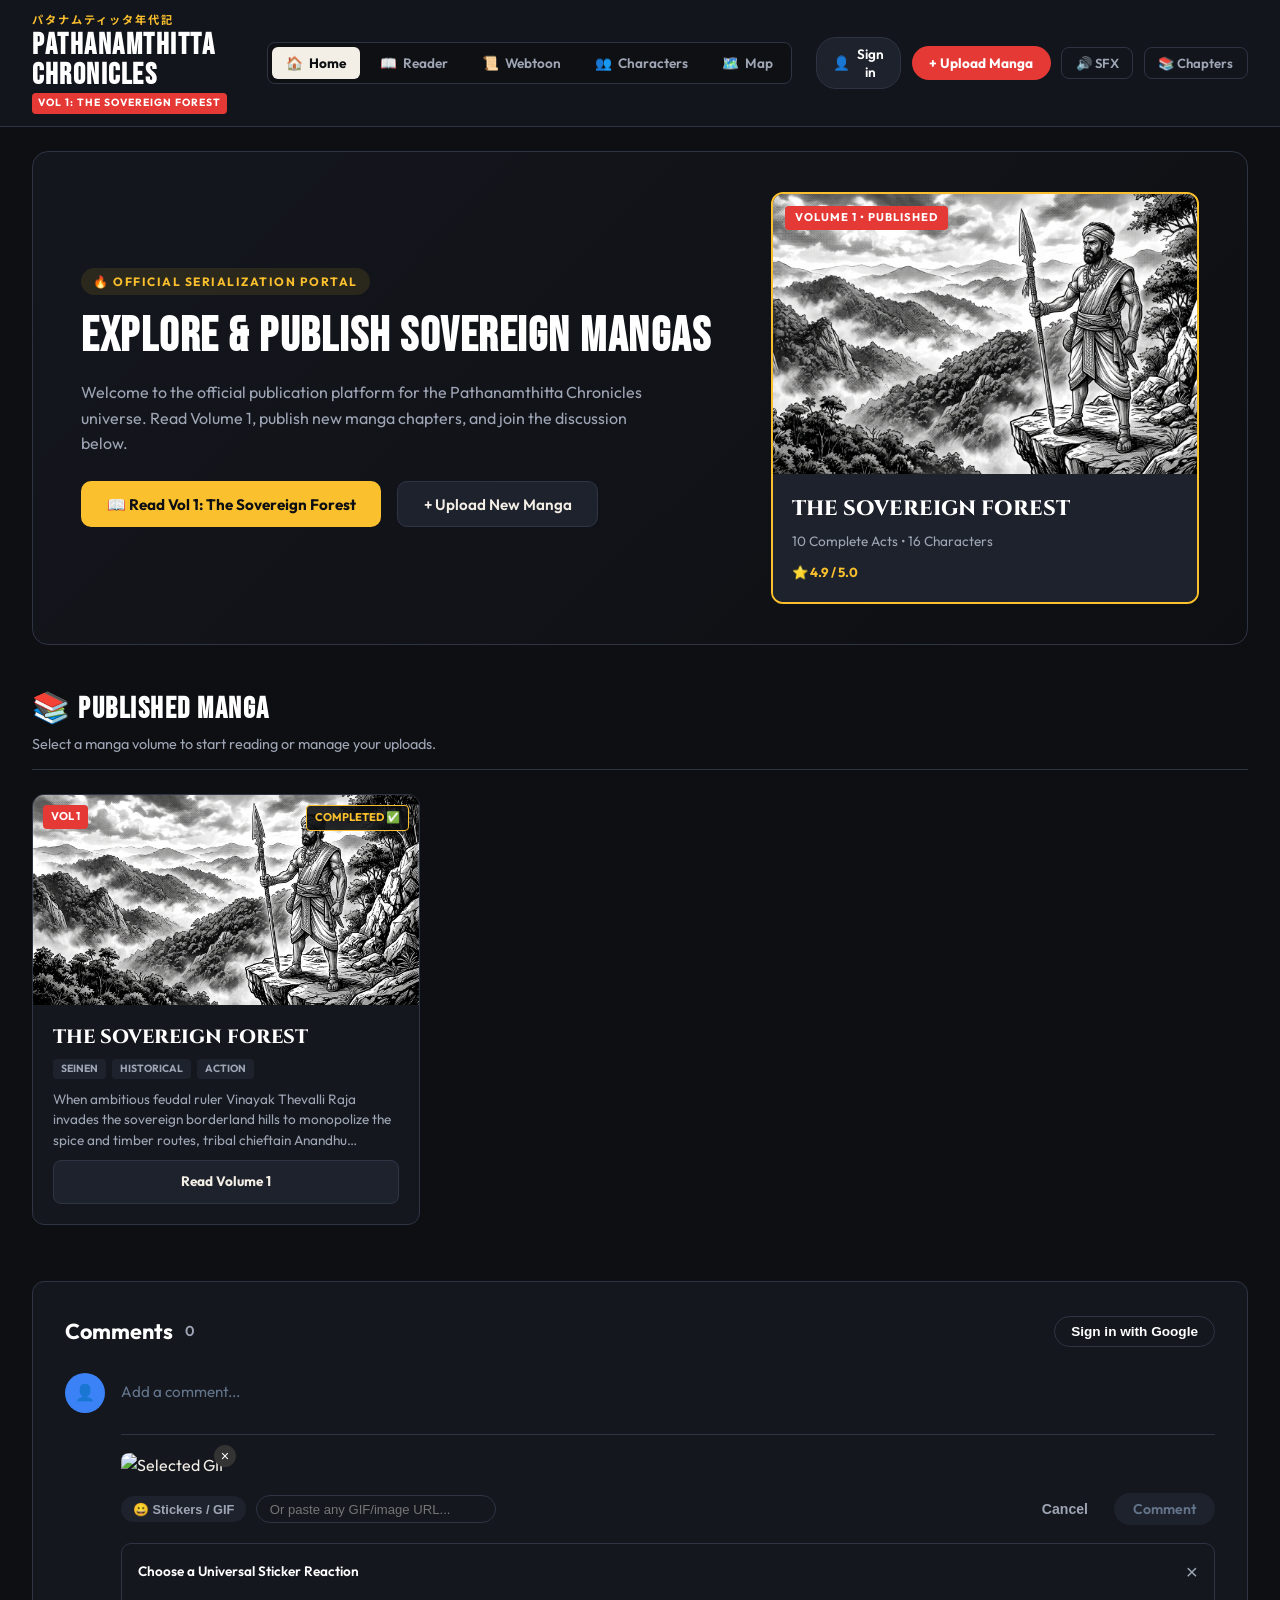
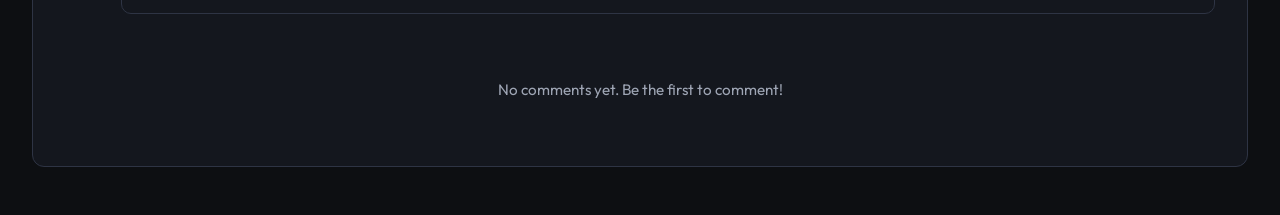
==== commit 4d03ba8e: "feat: add SVG action sequence doodles to dialogues, English SFX names with Web Audio synthesizer, an" ====
--- a/index.html
+++ b/index.html
@@ -155,10 +155,10 @@
 
                         <div class="compose-actions-bar">
                             <div class="compose-tools-left">
-                                <button type="button" id="btn-toggle-gif-picker" class="gif-picker-btn" title="Add GIF reaction">
-                                    <span>GIF</span>
+                                <button type="button" id="btn-toggle-gif-picker" class="gif-picker-btn" title="Add Sticker / GIF reaction">
+                                    <span>😀 Stickers / GIF</span>
                                 </button>
-                                <input type="text" id="custom-gif-url-input" class="custom-gif-input hidden" placeholder="Or paste any GIF image URL...">
+                                <input type="text" id="custom-gif-url-input" class="custom-gif-input hidden" placeholder="Or paste any GIF/image URL...">
                             </div>
                             <div class="compose-tools-right">
                                 <button type="button" id="btn-cancel-comment" class="cancel-comment-btn hidden">Cancel</button>
@@ -166,14 +166,14 @@
                             </div>
                         </div>
 
-                        <!-- GIF REACTION DRAWER -->
+                        <!-- STICKER & GIF REACTION DRAWER (100% UNIVERSAL SUPPORT) -->
                         <div id="gif-picker-drawer" class="gif-picker-drawer hidden">
                             <div class="gif-picker-header">
-                                <span>Choose a GIF</span>
+                                <span>Choose a Universal Sticker Reaction</span>
                                 <button type="button" id="btn-close-gif-picker" class="close-gif-picker">&times;</button>
                             </div>
                             <div class="gif-gallery-grid" id="gif-gallery-grid">
-                                <!-- Populated in script.js with curated GIFs -->
+                                <!-- Populated in script.js with universal stickers -->
                             </div>
                         </div>
                     </div>
--- a/styles.css
+++ b/styles.css
@@ -601,7 +601,7 @@
 }
 
 /* ==========================================================================
-   CLEAN INSTAGRAM / YOUTUBE STYLE COMMENT SECTION
+   CLEAN INSTAGRAM / YOUTUBE STYLE COMMENT SECTION + UNIVERSAL STICKERS
    ========================================================================== */
 .comments-section-container {
     background: var(--ink-dark);
@@ -729,8 +729,8 @@
     display: inline-block;
 }
 
-.selected-gif-wrapper img {
-    height: 120px;
+.selected-gif-wrapper img, .selected-gif-wrapper .preview-sticker-badge {
+    max-height: 100px;
     border-radius: 8px;
     display: block;
 }
@@ -750,6 +750,7 @@
     display: flex;
     align-items: center;
     justify-content: center;
+    z-index: 5;
 }
 
 .compose-actions-bar {
@@ -837,7 +838,7 @@
     background: #2563eb;
 }
 
-/* GIF Picker Drawer */
+/* GIF & Sticker Picker Drawer - Universal Support */
 .gif-picker-drawer {
     background: var(--ink-dark);
     border: 1px solid var(--ink-border);
@@ -866,28 +867,46 @@
 
 .gif-gallery-grid {
     display: grid;
-    grid-template-columns: repeat(auto-fill, minmax(120px, 1fr));
+    grid-template-columns: repeat(auto-fill, minmax(130px, 1fr));
     gap: 0.6rem;
     max-height: 240px;
     overflow-y: auto;
 }
 
-.gif-thumb-card {
-    border-radius: 6px;
+.sticker-thumb-card {
+    border-radius: 8px;
     overflow: hidden;
     cursor: pointer;
-    height: 85px;
-    position: relative;
-    background: #000;
-}
-
-.gif-thumb-card img {
-    width: 100%;
-    height: 100%;
-    object-fit: cover;
-}
-
-/* Comments Feed (YouTube / Instagram style cards) */
+    padding: 0.65rem;
+    background: var(--ink-panel);
+    border: 1px solid var(--ink-border);
+    display: flex;
+    flex-direction: column;
+    align-items: center;
+    justify-content: center;
+    gap: 4px;
+    transition: var(--transition-fast);
+    text-align: center;
+}
+
+.sticker-thumb-card:hover {
+    border-color: var(--gold-royal);
+    background: rgba(251, 192, 45, 0.1);
+    transform: translateY(-2px);
+}
+
+.sticker-emoji {
+    font-size: 1.8rem;
+}
+
+.sticker-label {
+    font-size: 0.72rem;
+    font-weight: 700;
+    color: var(--paper-white);
+    letter-spacing: 0.5px;
+}
+
+/* Comments Feed Cards */
 .comments-feed-stream {
     display: flex;
     flex-direction: column;
@@ -956,14 +975,22 @@
     overflow: hidden;
 }
 
-.comment-gif-img {
-    width: 100%;
-    display: block;
-    border-radius: 8px;
+.comment-sticker-badge {
+    display: inline-flex;
+    align-items: center;
+    gap: 8px;
+    background: var(--ink-panel);
+    border: 1px solid var(--gold-royal);
+    padding: 6px 14px;
+    border-radius: 20px;
+    font-weight: 700;
+    color: var(--gold-royal);
+    font-size: 0.88rem;
+    margin-top: 4px;
 }
 
 /* ==========================================================================
-   1. MANGA BOOK READER VIEW
+   1. MANGA BOOK READER VIEW & ENGLISH SFX
    ========================================================================== */
 .book-container {
     display: flex;
@@ -1048,7 +1075,7 @@
 }
 
 /* ==========================================================================
-   MANGA PAGE CONTENT LAYOUT
+   MANGA PAGE CONTENT LAYOUT + ACTION DOODLE BOXES WITHOUT MISALIGNMENTS
    ========================================================================== */
 .manga-page-content {
     padding: 2.2rem;
@@ -1105,27 +1132,46 @@
     display: block;
 }
 
+/* ENGLISH & JAPANESE SOUND EFFECT TYPOGRAPHY STAMP */
 .manga-visual-panel .sfx-stamp {
     position: absolute;
     top: 18px;
     right: 24px;
     font-family: var(--font-manga);
-    font-size: 3.2rem;
+    font-size: 3rem;
     font-weight: 900;
     color: var(--crimson-blood);
-    text-shadow: 2px 2px 0 #000, -2px -2px 0 #fff;
-    transform: rotate(-6deg);
+    text-shadow: 3px 3px 0 #000, -2px -2px 0 #fff;
+    transform: rotate(-5deg);
     pointer-events: none;
+    letter-spacing: 2px;
+    z-index: 10;
+}
+
+.manga-visual-panel .sfx-stamp-english {
+    position: absolute;
+    bottom: 48px;
+    left: 24px;
+    font-family: var(--font-manga);
+    font-size: 2.3rem;
+    font-weight: 900;
+    color: var(--gold-royal);
+    text-shadow: 2px 2px 0 #000, -2px -2px 0 #b71c1c;
+    transform: rotate(3deg);
+    pointer-events: none;
+    letter-spacing: 1.5px;
+    z-index: 10;
 }
 
 .manga-visual-panel .panel-caption {
-    background: rgba(13, 15, 18, 0.92);
+    background: rgba(13, 15, 18, 0.95);
     border-top: 1px solid var(--ink-border);
-    padding: 0.7rem 1.1rem;
-    font-size: 0.85rem;
+    padding: 0.75rem 1.25rem;
+    font-size: 0.88rem;
     color: var(--paper-muted);
     display: flex;
     justify-content: space-between;
+    align-items: center;
 }
 
 .narrator-box {
@@ -1151,7 +1197,8 @@
 .dialogue-grid {
     display: grid;
     grid-template-columns: repeat(auto-fit, minmax(320px, 1fr));
-    gap: 1.4rem;
+    gap: 1.5rem;
+    align-items: stretch;
 }
 
 .speech-bubble {
@@ -1162,25 +1209,27 @@
     border: 2px solid var(--ink-black);
     display: flex;
     flex-direction: column;
-    gap: 0.7rem;
+    justify-content: space-between;
+    gap: 0.9rem;
     cursor: pointer;
     transition: var(--transition-fast);
+    box-shadow: 0 4px 16px rgba(0, 0, 0, 0.3);
 }
 
 .speech-bubble:hover {
     transform: translateY(-3px);
-    box-shadow: 0 8px 24px rgba(255, 255, 255, 0.12);
+    box-shadow: 0 8px 24px rgba(255, 255, 255, 0.16);
 }
 
 .speech-bubble .speaker-name {
     font-family: var(--font-manga);
-    font-size: 1.05rem;
+    font-size: 1.1rem;
     color: var(--crimson-blood);
     display: flex;
     justify-content: space-between;
     align-items: center;
-    border-bottom: 1px solid #e2e8f0;
-    padding-bottom: 0.3rem;
+    border-bottom: 1px solid #cbd5e1;
+    padding-bottom: 0.35rem;
 }
 
 .speech-bubble .speaker-name .faction-tag {
@@ -1193,14 +1242,15 @@
 }
 
 .speech-bubble .dialogue-text {
-    font-size: 1.04rem;
-    font-weight: 700;
-    line-height: 1.5;
+    font-size: 1.05rem;
+    font-weight: 700;
+    line-height: 1.55;
     color: var(--ink-black);
+    flex: 1;
 }
 
 .speech-bubble.shout {
-    background: #fff8eb;
+    background: #fffdf5;
     border-color: var(--crimson-blood);
 }
 
@@ -1209,12 +1259,40 @@
     border-style: dashed;
 }
 
+/* ACTION SEQUENCE DOODLE & SCENARIO BOX (NO DISRUPTION OR MISALIGNMENT) */
+.dialogue-doodle-scenario-wrapper {
+    display: flex;
+    flex-direction: column;
+    gap: 0.5rem;
+    background: #f8fafc;
+    border: 1px solid #cbd5e1;
+    border-radius: 8px;
+    padding: 0.75rem;
+    margin-top: 0.5rem;
+}
+
+.doodle-canvas-box {
+    width: 100%;
+    height: 90px;
+    background: #ffffff;
+    border: 1px dashed #94a3b8;
+    border-radius: 6px;
+    display: flex;
+    align-items: center;
+    justify-content: center;
+    overflow: hidden;
+    position: relative;
+}
+
+.doodle-canvas-box svg {
+    max-width: 100%;
+    max-height: 80px;
+    display: block;
+}
+
 .dialogue-scenario-box {
-    background: rgba(13, 15, 18, 0.07);
-    border-top: 1px solid rgba(0, 0, 0, 0.1);
-    padding-top: 0.5rem;
     font-size: 0.8rem;
-    color: #475569;
+    color: #334155;
     font-weight: 600;
     line-height: 1.4;
     display: flex;
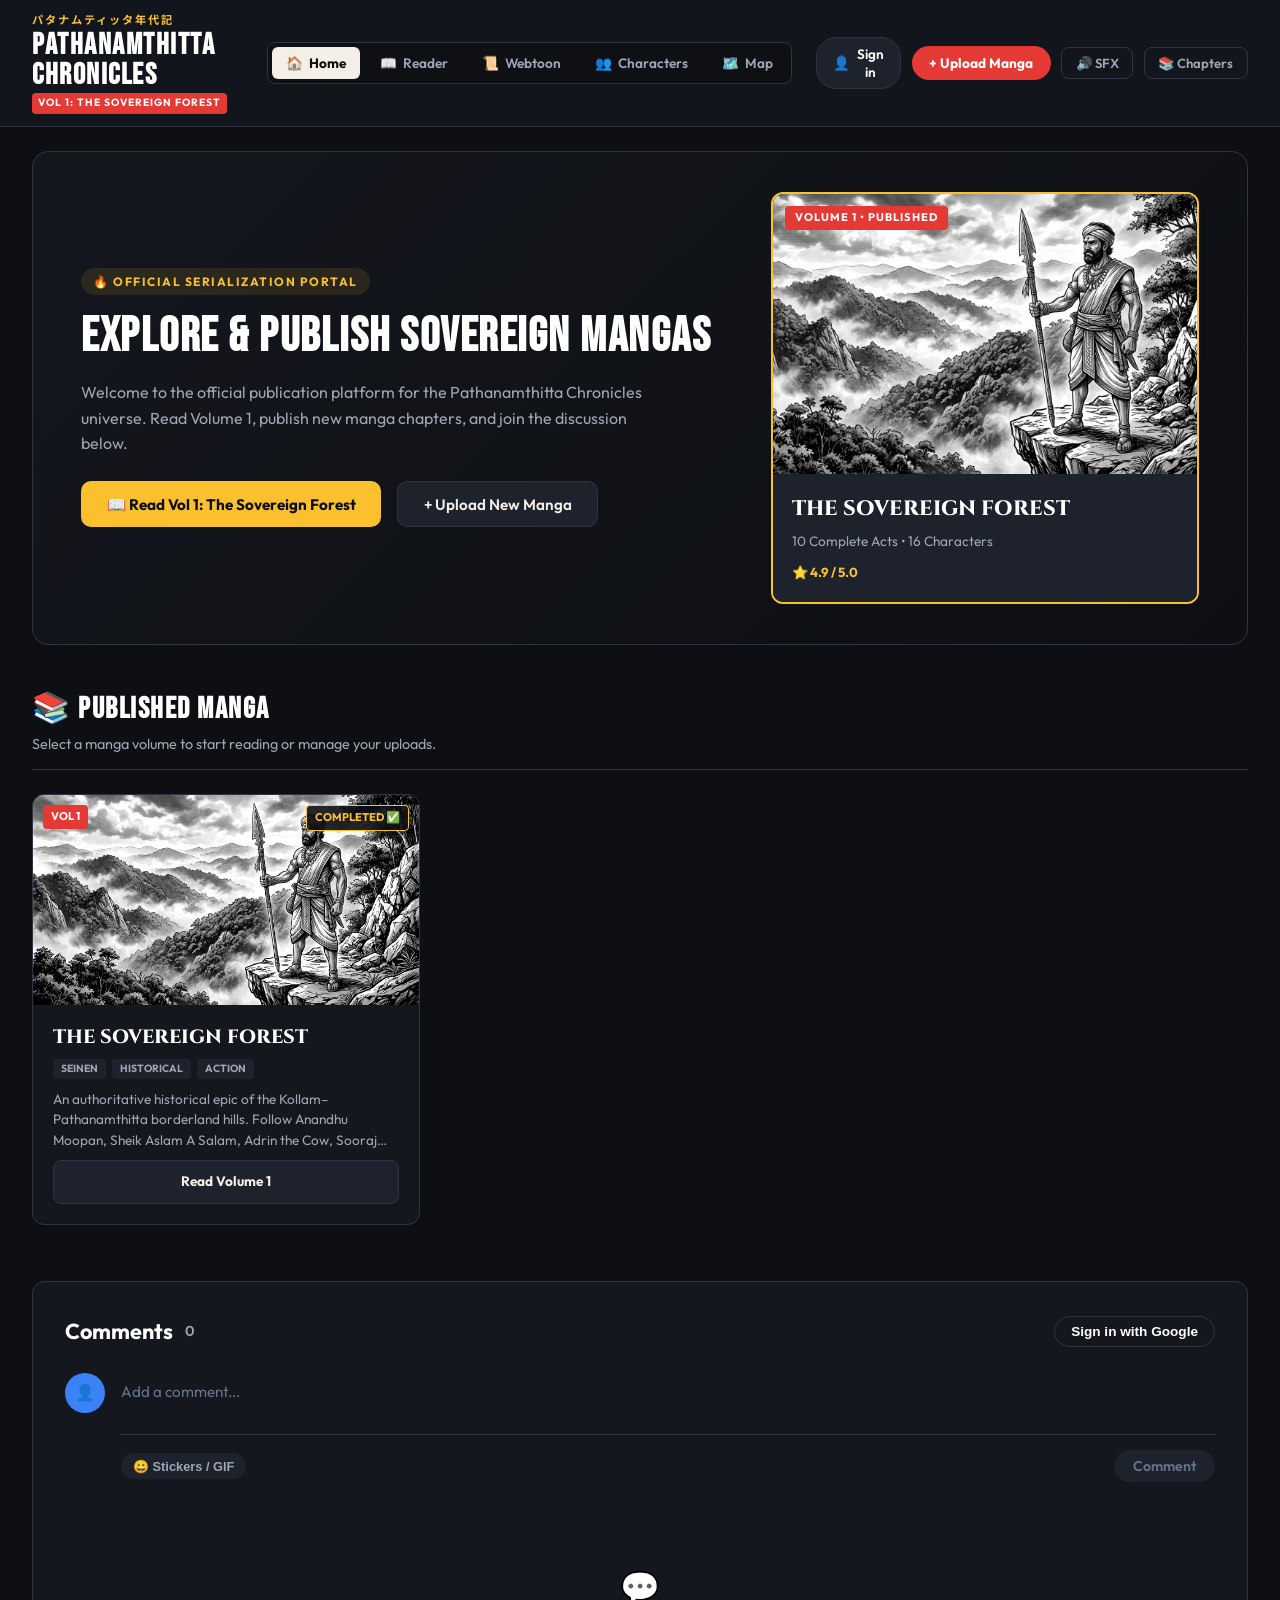
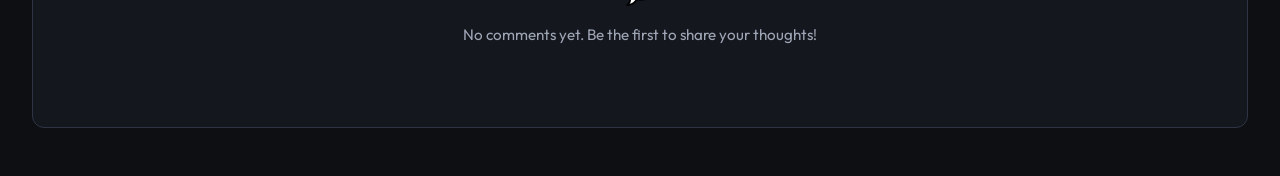
==== commit cb205ca1: "fix: master debug - comment section, sign-in, character portraits and descriptions" ====
--- a/index.html
+++ b/index.html
@@ -303,6 +303,7 @@
                     <span class="google-icon">G</span>
                     <span>Sign in with Google</span>
                 </button>
+                <p id="google-signin-hint" style="display:none; font-size:0.8rem; color:var(--paper-muted); margin-top:0.5rem; line-height:1.5;"></p>
 
                 <div class="auth-divider">
                     <span>OR CONTINUE WITH USERNAME</span>
--- a/styles.css
+++ b/styles.css
@@ -603,6 +603,12 @@
 /* ==========================================================================
    CLEAN INSTAGRAM / YOUTUBE STYLE COMMENT SECTION + UNIVERSAL STICKERS
    ========================================================================== */
+
+/* Global hidden utility — used everywhere */
+.hidden {
+    display: none !important;
+}
+
 .comments-section-container {
     background: var(--ink-dark);
     border: 1px solid var(--ink-border);
@@ -910,13 +916,31 @@
 .comments-feed-stream {
     display: flex;
     flex-direction: column;
-    gap: 1.5rem;
+    gap: 0;
 }
 
 .comment-item-card {
     display: flex;
     gap: 1rem;
     align-items: flex-start;
+    padding: 1.25rem 0;
+    border-bottom: 1px solid rgba(46, 52, 68, 0.6);
+}
+
+.comment-item-card.comment-item-last {
+    border-bottom: none;
+    padding-bottom: 0;
+}
+
+.comments-empty-state {
+    text-align: center;
+    padding: 3rem 1rem;
+    color: var(--paper-muted);
+    font-size: 0.95rem;
+    display: flex;
+    flex-direction: column;
+    align-items: center;
+    gap: 0.6rem;
 }
 
 .comment-avatar-col {
@@ -1175,23 +1199,26 @@
 }
 
 .narrator-box {
-    background: rgba(251, 192, 45, 0.07);
-    border-left: 4px solid var(--gold-royal);
-    padding: 1.25rem 1.6rem;
-    border-radius: 0 8px 8px 0;
-    font-size: 1rem;
+    background: var(--ink-panel);
+    border: 1px solid var(--ink-border);
+    border-left: 5px solid var(--gold-royal);
+    padding: 1.6rem 2rem;
+    border-radius: 0 10px 10px 0;
+    font-size: 1.08rem;
     color: var(--paper-cream);
-    line-height: 1.7;
+    line-height: 1.8;
+    letter-spacing: 0.3px;
+    box-shadow: 0 4px 20px rgba(0,0,0,0.4);
 }
 
 .narrator-box::before {
-    content: "NARRATION :";
+    content: "SOVEREIGN CHRONICLE NARRATION :";
     display: block;
     font-family: var(--font-manga);
-    font-size: 0.8rem;
-    letter-spacing: 1.5px;
+    font-size: 0.85rem;
+    letter-spacing: 2px;
     color: var(--gold-royal);
-    margin-bottom: 0.4rem;
+    margin-bottom: 0.7rem;
 }
 
 .dialogue-grid {
@@ -1404,20 +1431,59 @@
     transform: translateY(-4px);
 }
 
+/* Portrait image on character cards */
+.char-card-portrait-wrap {
+    position: relative;
+    height: 180px;
+    overflow: hidden;
+    flex-shrink: 0;
+}
+
+.char-card-portrait {
+    width: 100%;
+    height: 100%;
+    object-fit: cover;
+    display: block;
+    transition: transform 0.4s ease;
+}
+
+.character-card:hover .char-card-portrait {
+    transform: scale(1.06);
+}
+
+.char-card-portrait-overlay {
+    position: absolute;
+    inset: 0;
+    background: linear-gradient(to bottom, transparent 40%, rgba(13,15,18,0.9) 100%);
+    display: flex;
+    align-items: flex-end;
+    padding: 0.8rem;
+}
+
+.char-card-portrait-overlay .char-faction-badge {
+    font-size: 0.65rem;
+    background: var(--crimson-blood);
+    color: white;
+    padding: 3px 9px;
+    border-radius: 4px;
+    font-weight: 700;
+    text-transform: uppercase;
+    letter-spacing: 0.5px;
+}
+
 .char-card-header {
-    padding: 1.1rem 1.4rem;
-    background: var(--ink-panel);
-    border-bottom: 1px solid var(--ink-border);
-    display: flex;
-    justify-content: space-between;
-    align-items: center;
+    padding: 1rem 1.4rem 0.5rem 1.4rem;
+    display: flex;
+    flex-direction: column;
+    gap: 2px;
 }
 
 .char-card-header .char-name {
     font-family: var(--font-serif);
-    font-size: 1.25rem;
+    font-size: 1.2rem;
     font-weight: 800;
     color: var(--paper-white);
+    line-height: 1.2;
 }
 
 .char-card-header .char-faction-badge {
@@ -1439,16 +1505,21 @@
 }
 
 .char-title-sub {
-    font-size: 0.85rem;
-    color: var(--crimson-blood);
-    font-weight: 700;
-    text-transform: uppercase;
+    font-size: 0.8rem;
+    color: var(--gold-royal);
+    font-weight: 600;
+    letter-spacing: 0.3px;
+    opacity: 0.9;
 }
 
 .char-description {
-    font-size: 0.9rem;
-    color: var(--paper-muted);
-    line-height: 1.5;
+    font-size: 0.88rem;
+    color: var(--paper-muted);
+    line-height: 1.55;
+    display: -webkit-box;
+    -webkit-line-clamp: 4;
+    -webkit-box-orient: vertical;
+    overflow: hidden;
 }
 
 .char-stats-bar {
@@ -1612,7 +1683,7 @@
     display: none !important;
 }
 
-.upload-modal-box, .toc-drawer, .char-modal-box {
+.upload-modal-box, .toc-drawer {
     background: var(--ink-dark);
     border: 1px solid var(--ink-border);
     border-radius: 16px;
@@ -1622,6 +1693,21 @@
     overflow-y: auto;
     padding: 2rem;
     box-shadow: 0 20px 60px rgba(0, 0, 0, 0.9);
+}
+
+.char-modal-box {
+    background: var(--ink-dark);
+    border: 1px solid var(--ink-border);
+    border-radius: 16px;
+    width: 100%;
+    max-width: 600px;
+    max-height: 90vh;
+    overflow-y: auto;
+    padding: 0;
+    box-shadow: 0 20px 60px rgba(0, 0, 0, 0.9);
+    overflow: hidden;
+    display: flex;
+    flex-direction: column;
 }
 
 .upload-form {
